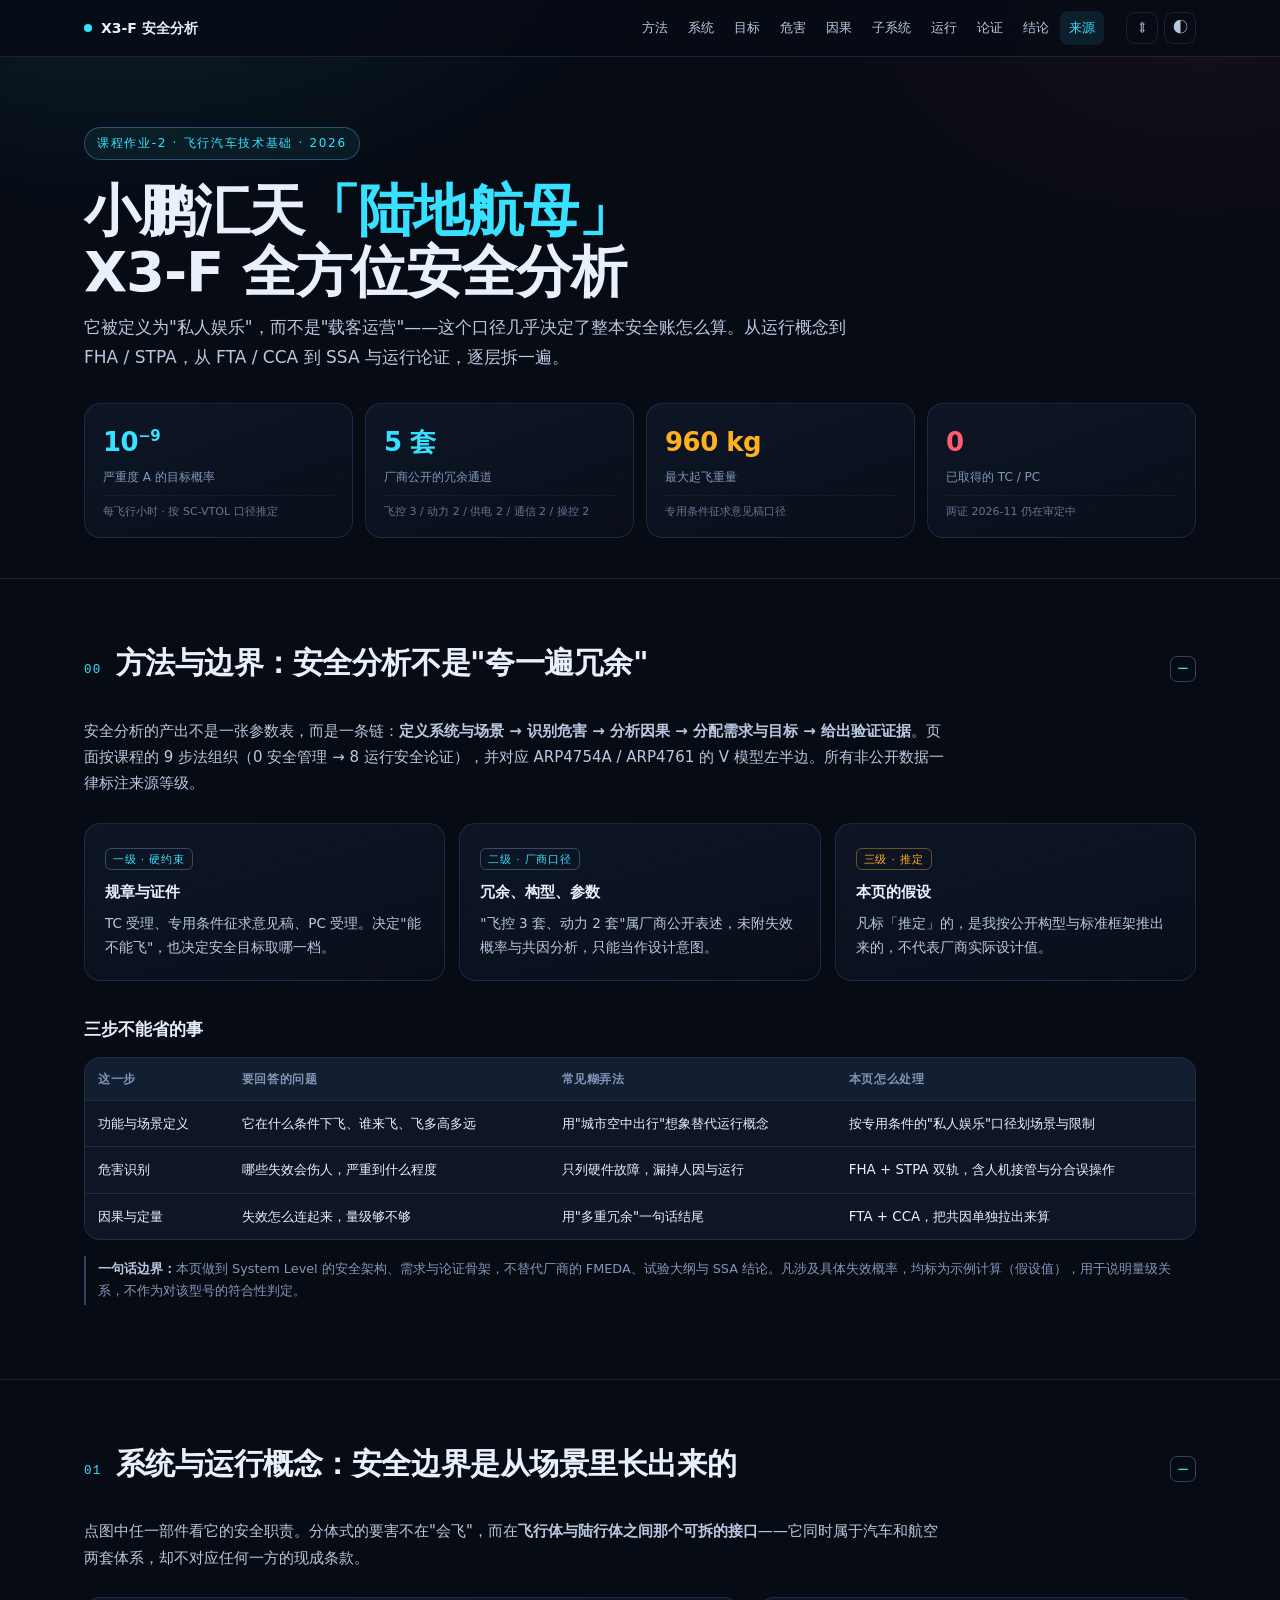
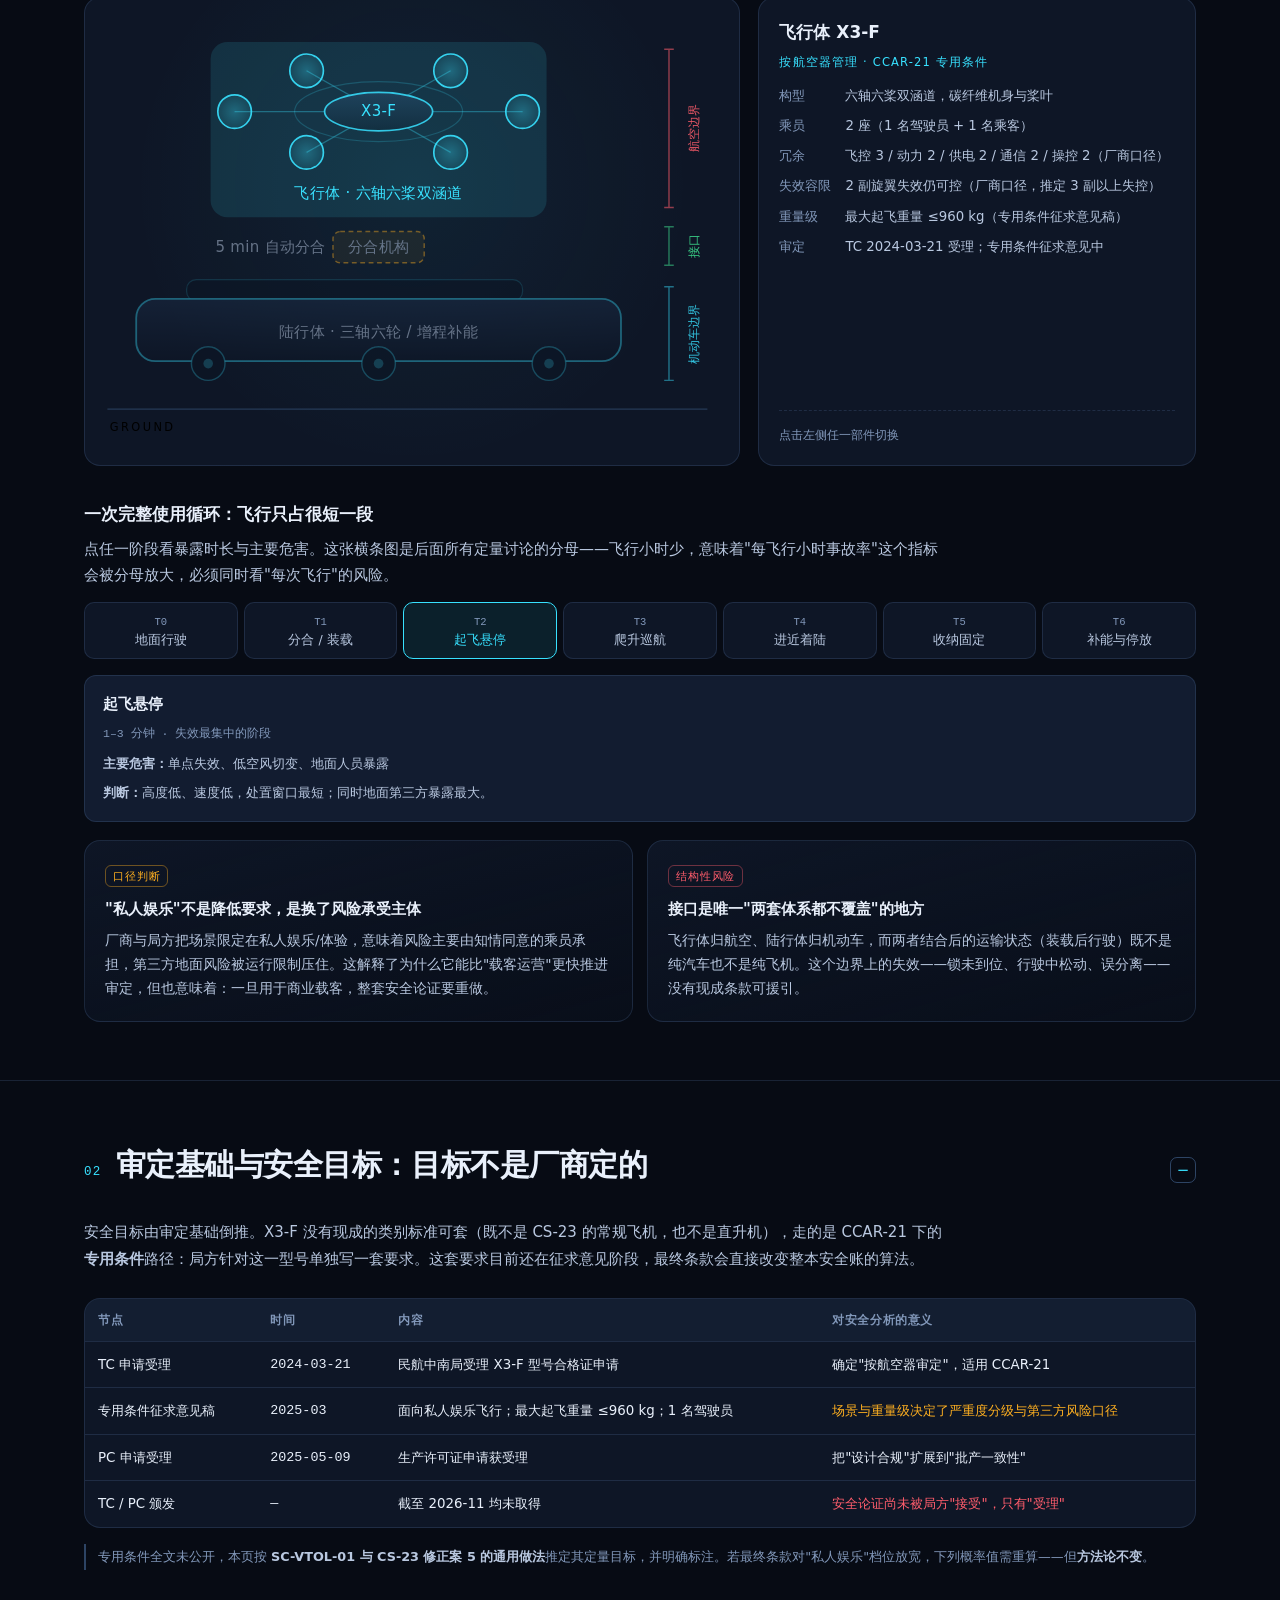
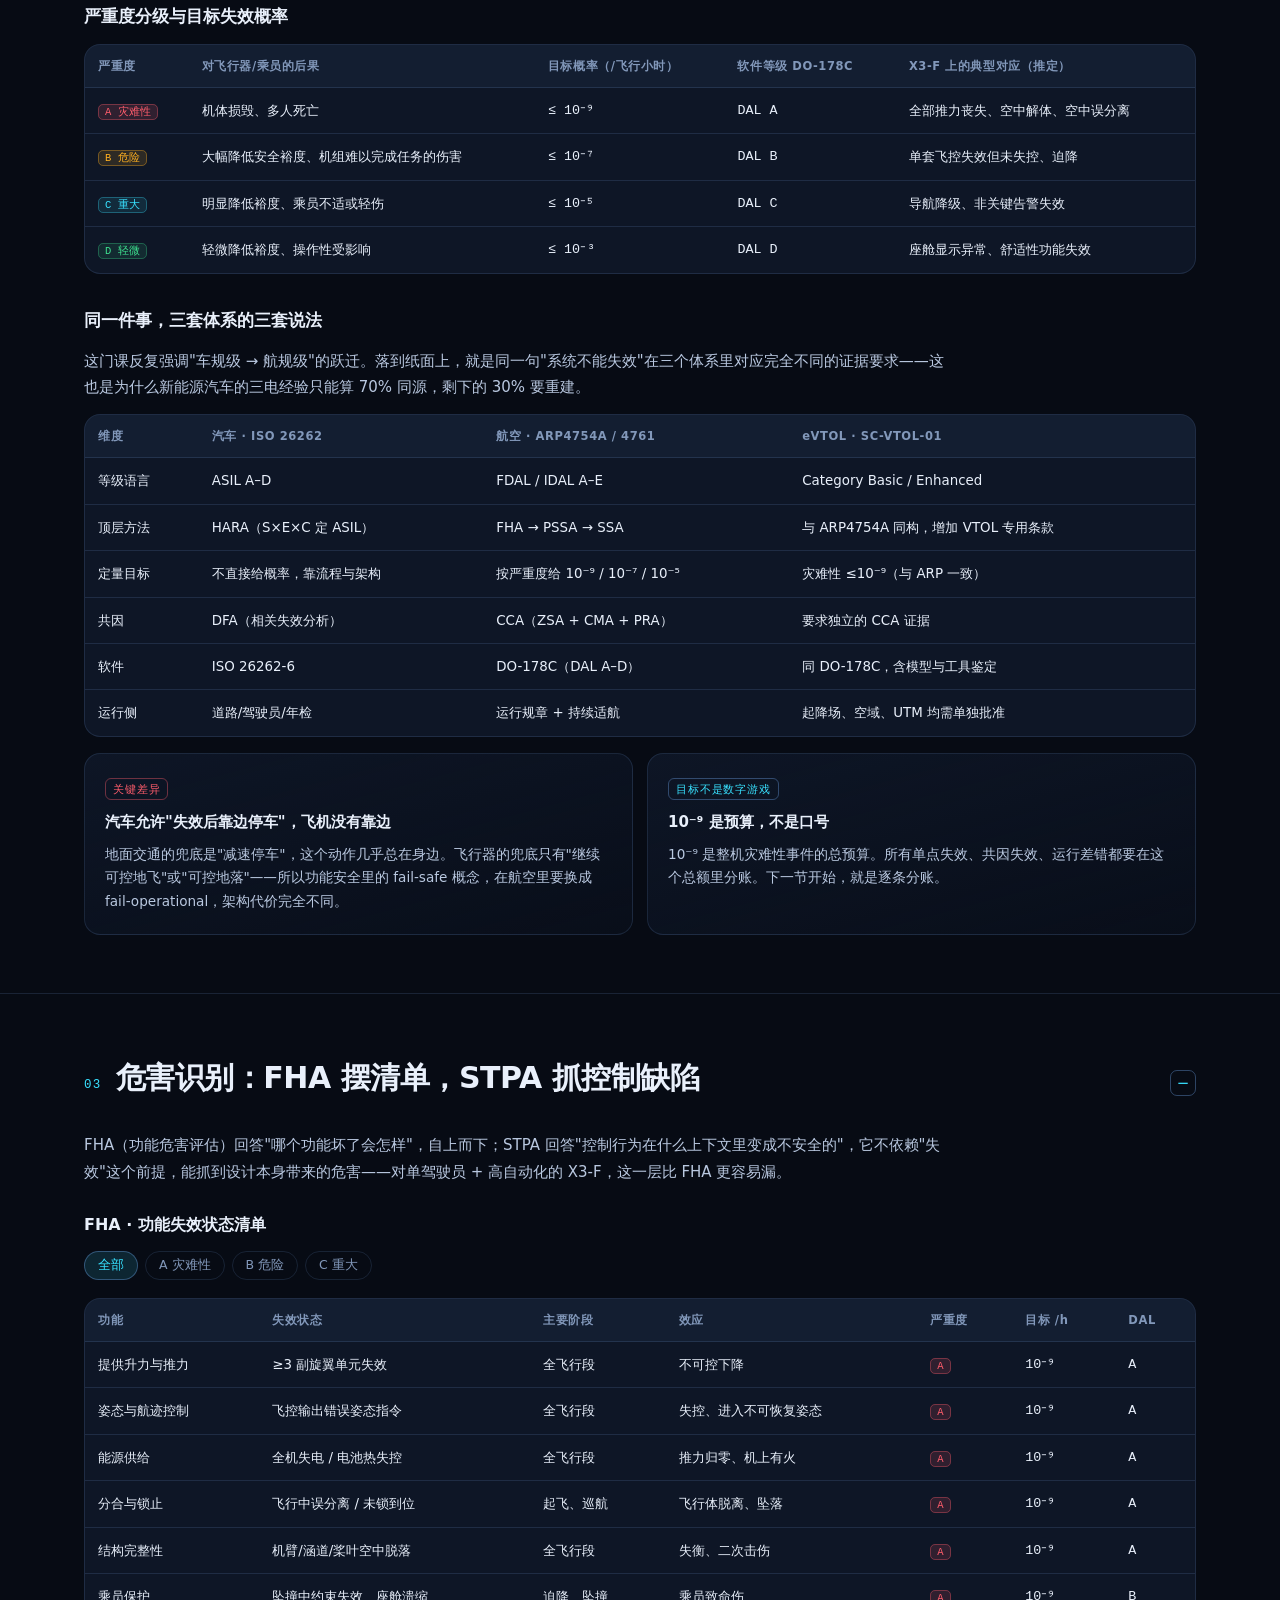
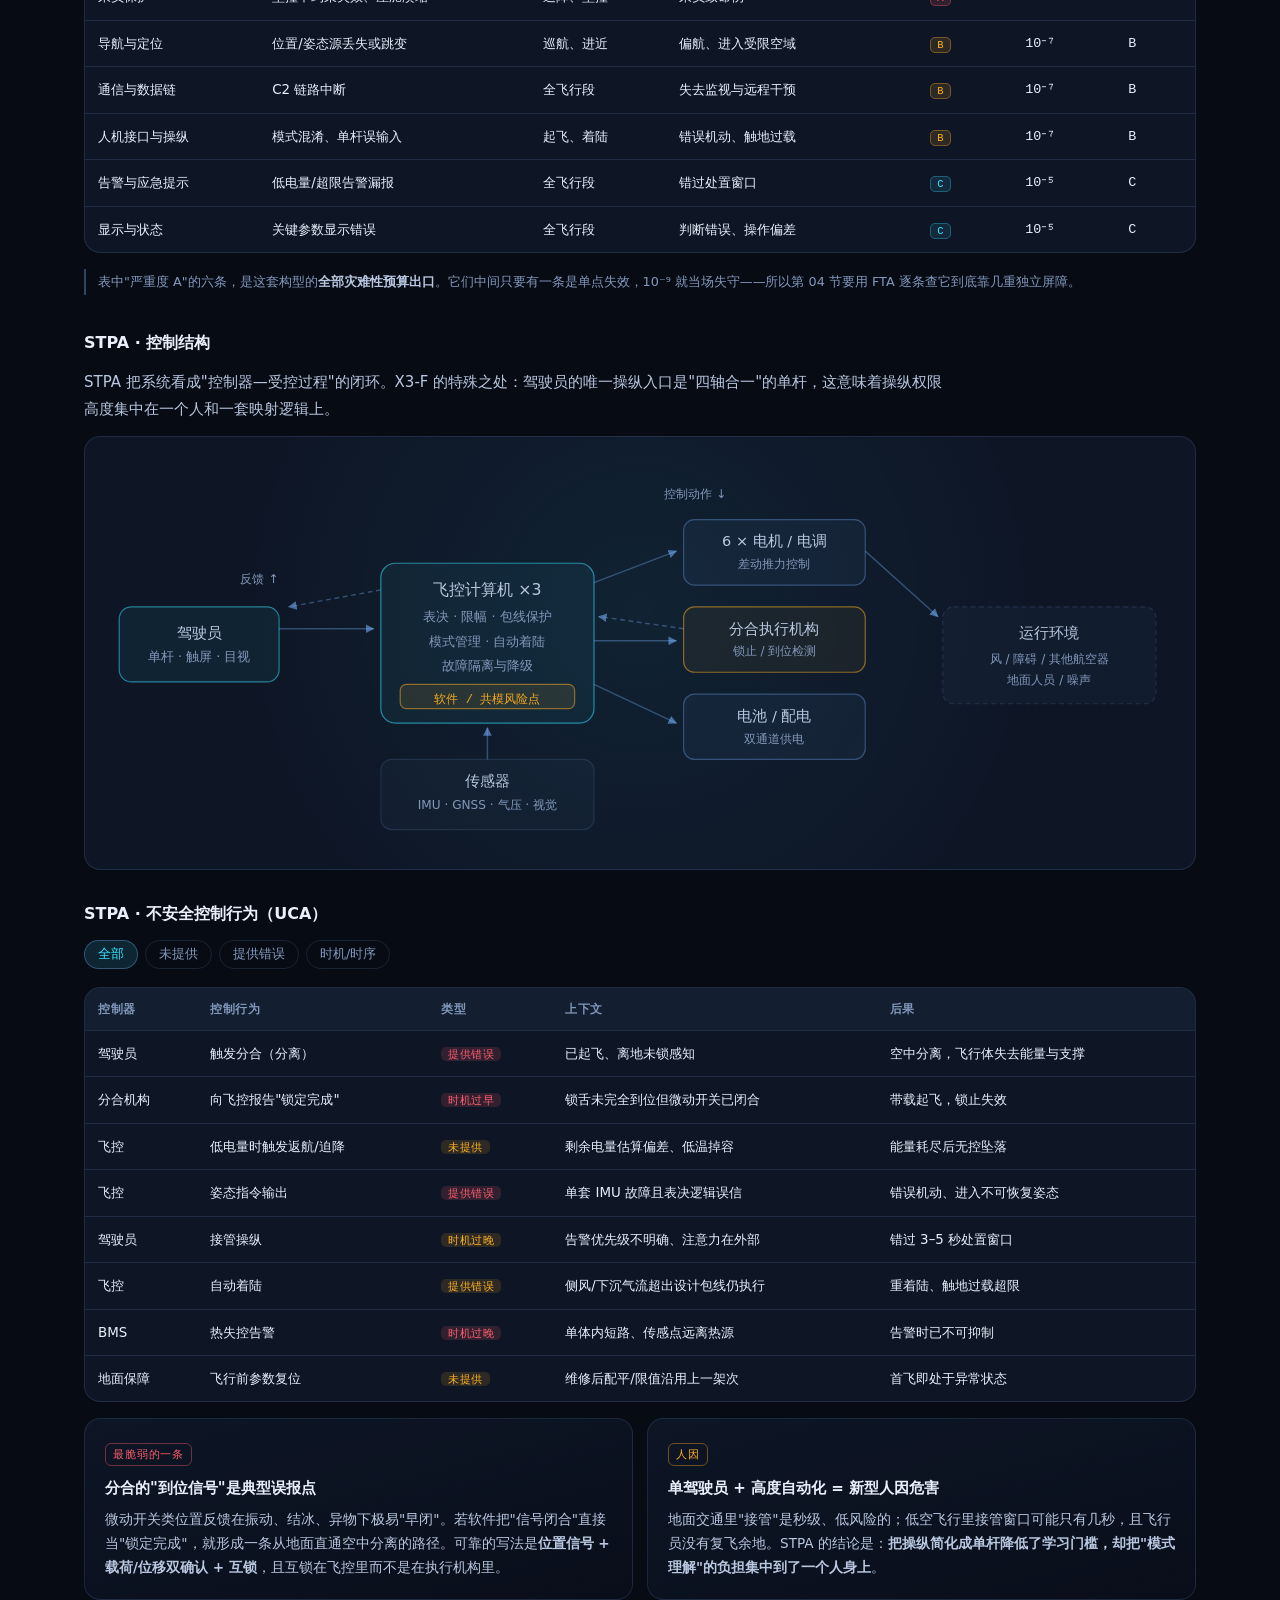
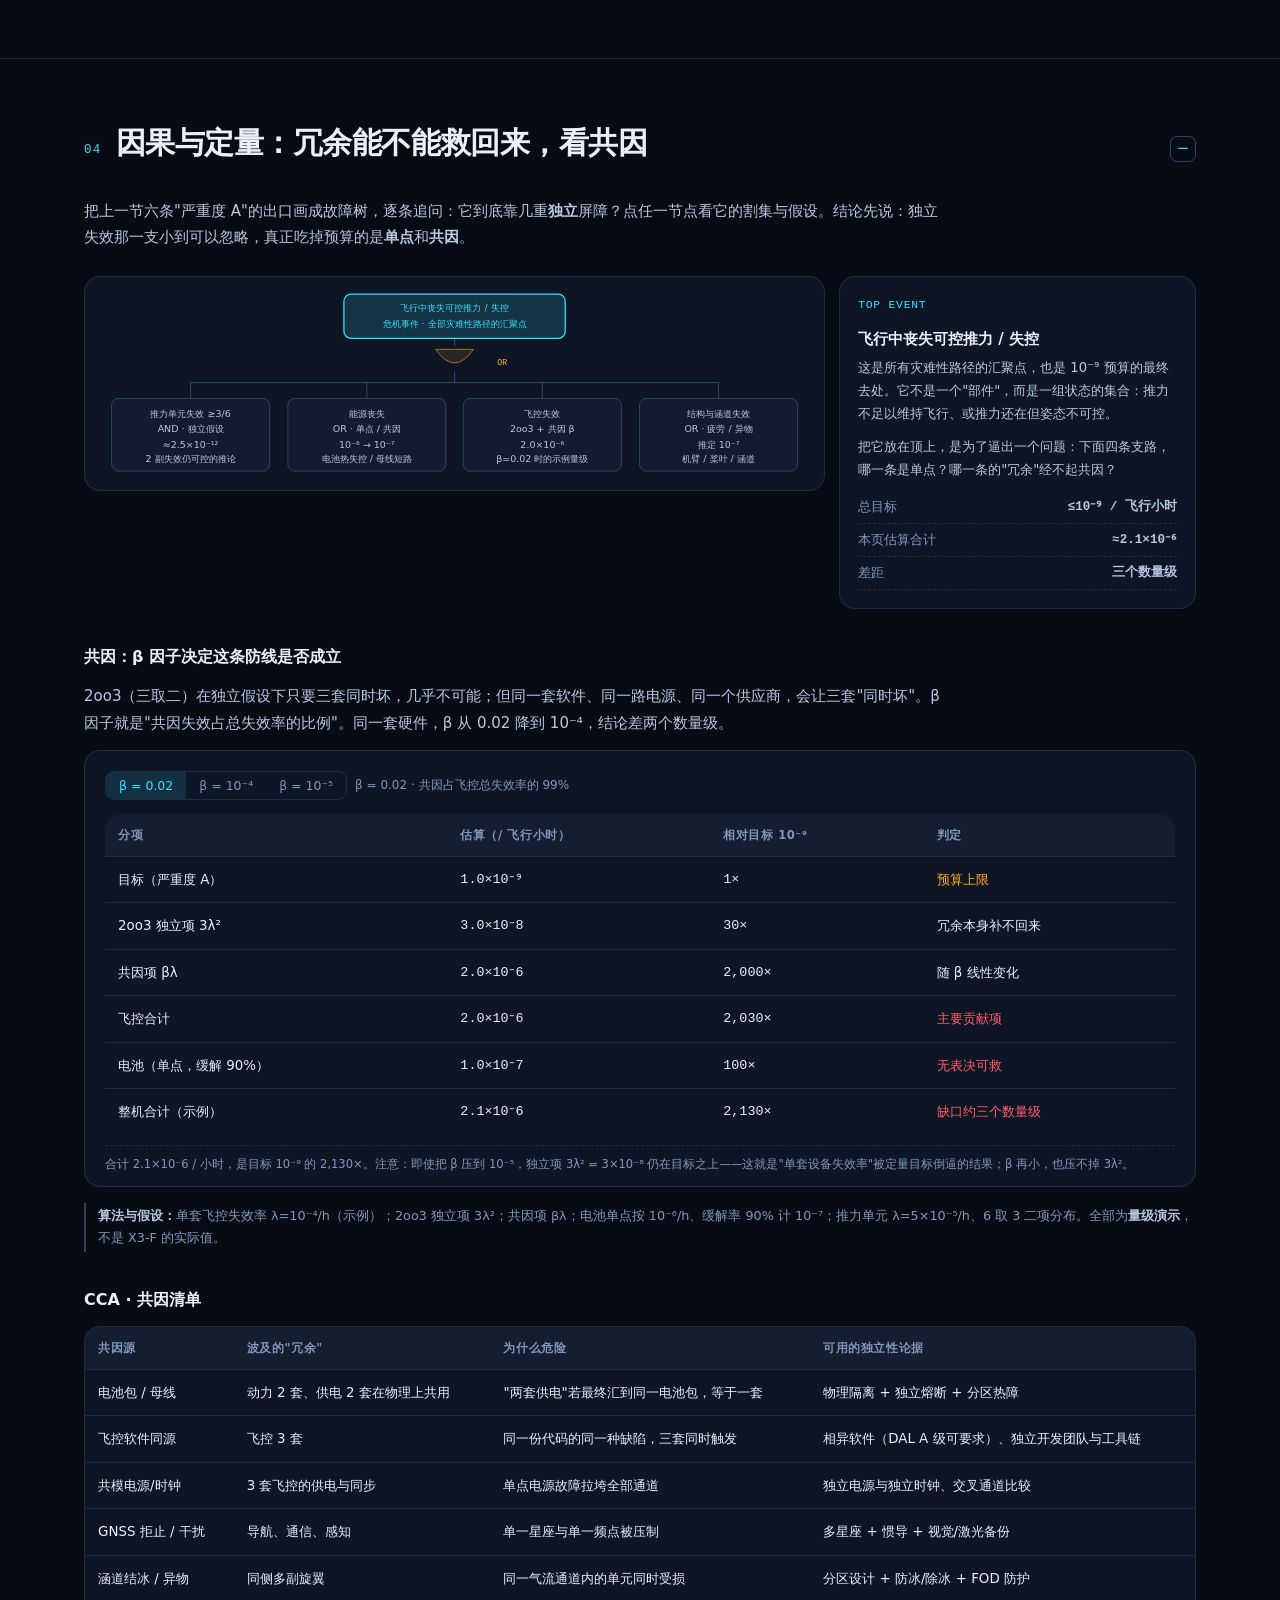
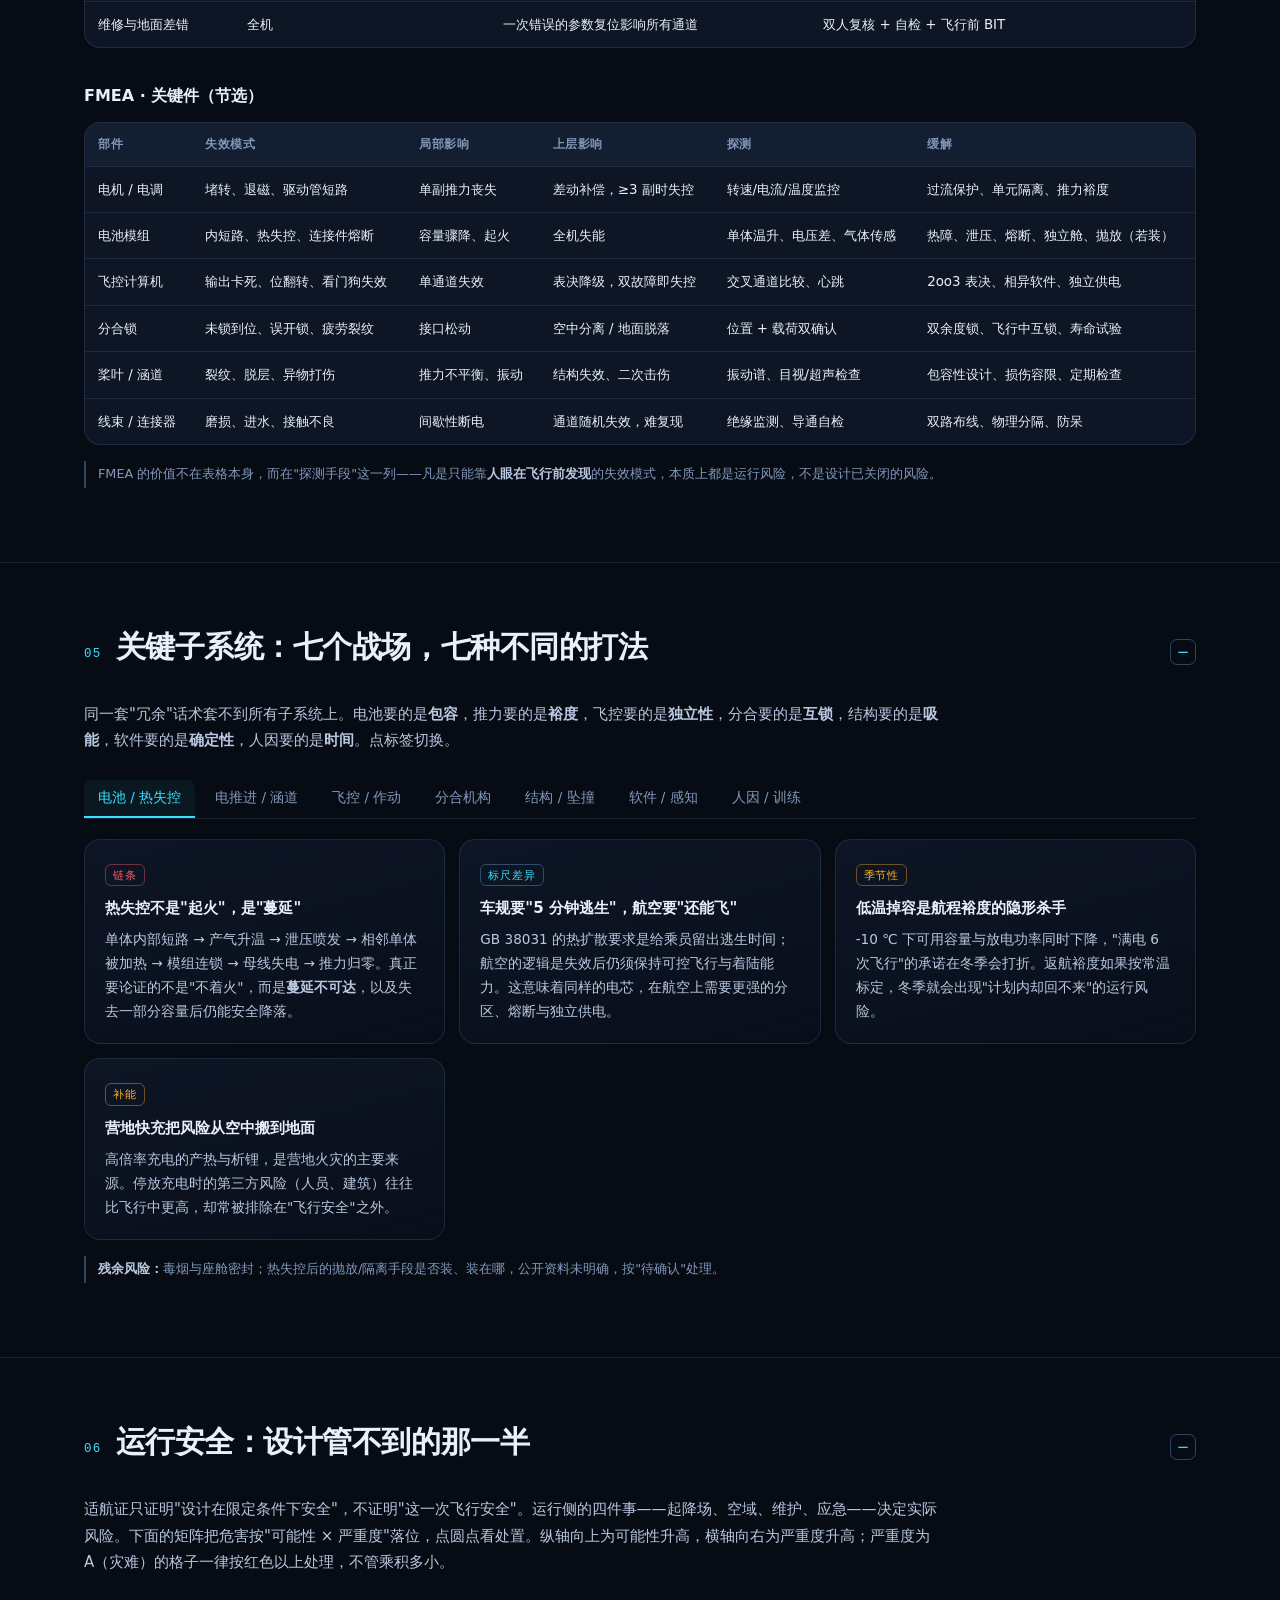
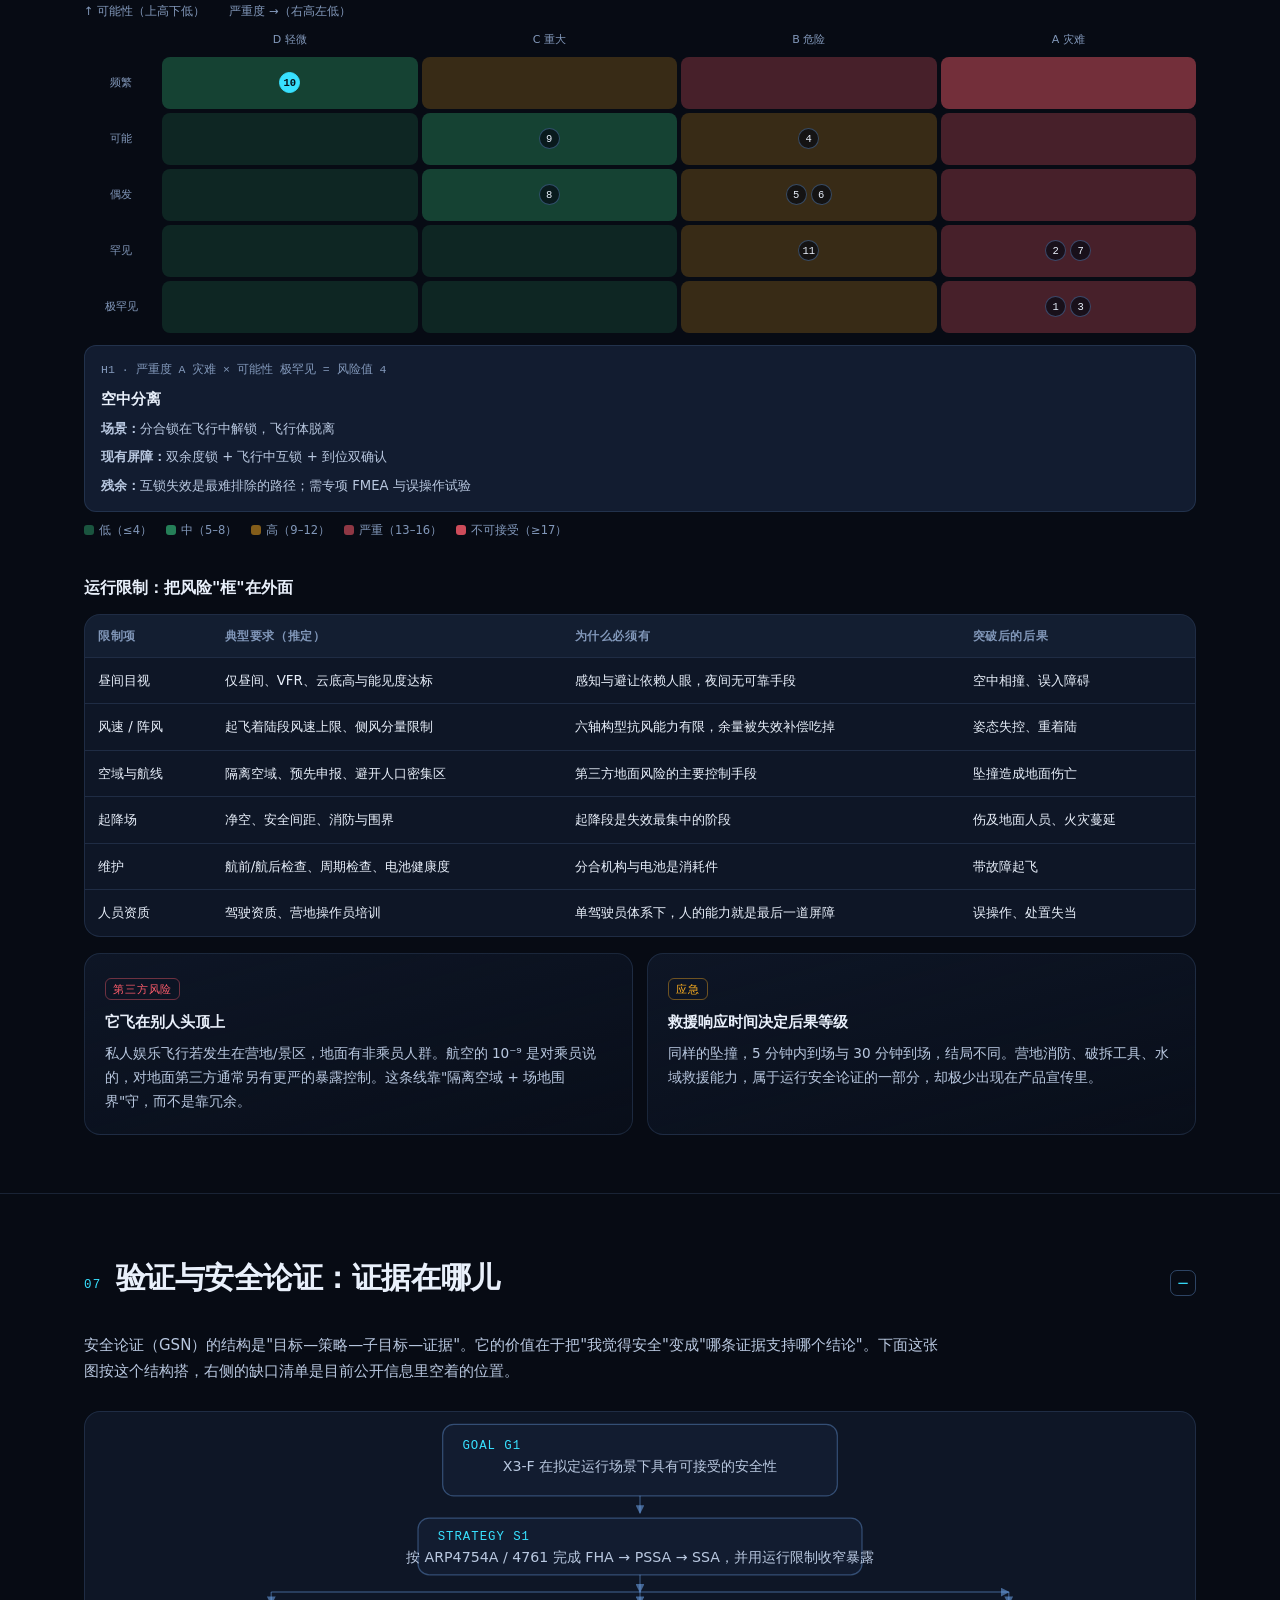
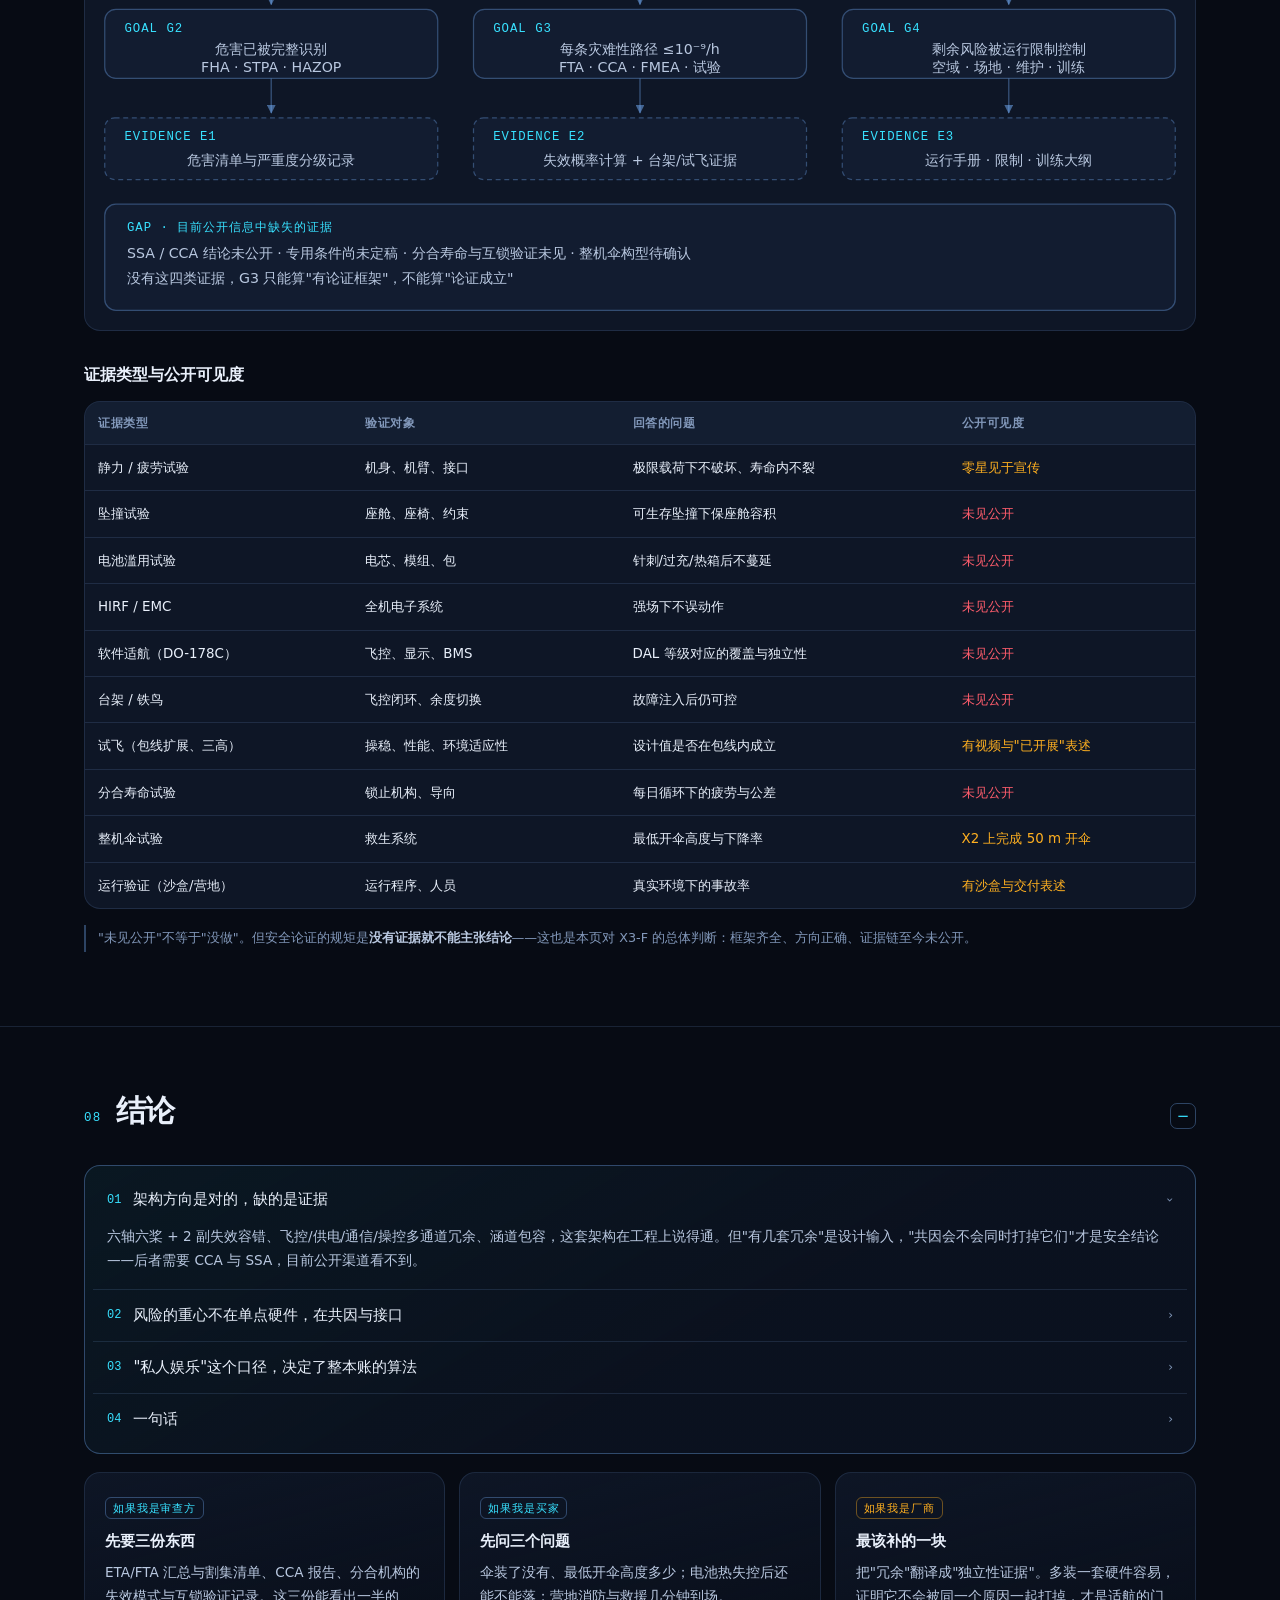
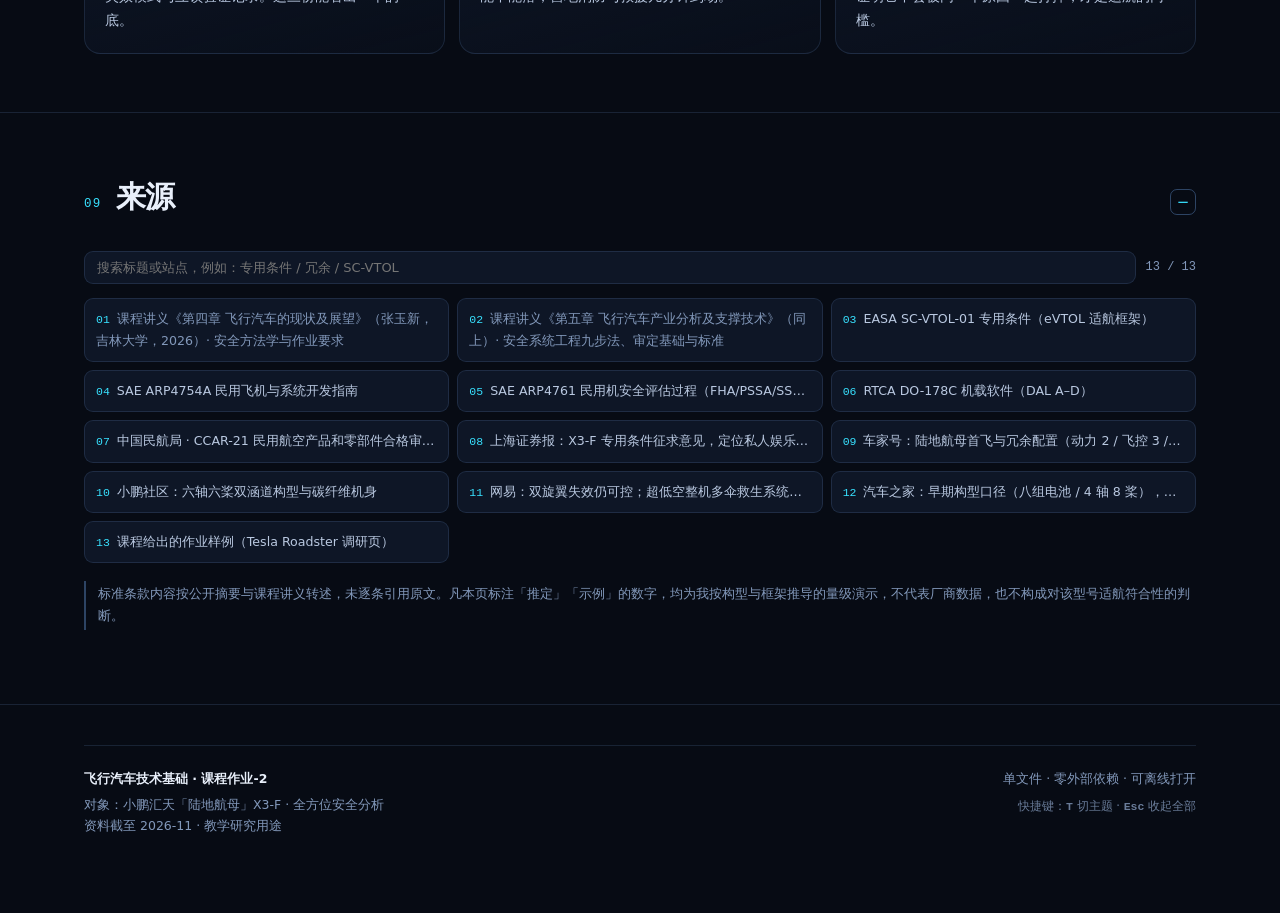
==== index.html @ 63db702c "????-2:X3-F ???????" ====
<!DOCTYPE html>
<html lang="zh-CN" data-theme="dark">
<head>
<meta charset="UTF-8">
<meta name="viewport" content="width=device-width, initial-scale=1">
<title>X3-F 全方位安全分析 · 陆地航母</title>
<meta name="description" content="针对小鹏汇天「陆地航母」X3-F 的系统安全分析：运行概念、安全目标、FHA/STPA、FTA/CCA、关键子系统、运行风险与安全论证。">
<style>
  :root{
    --bg:#070b14; --bg2:#0a1120; --panel:#0e1626; --panel2:#121c30;
    --line:rgba(120,160,220,.16); --line2:rgba(120,180,255,.34);
    --ink:#e9f0fb; --ink2:#b9c8e0; --muted:#8298ba;
    --cyan:#38e1ff; --cyan-dim:#1b8fb3;
    --amber:#ffb020; --red:#ff5d6c; --green:#3ee08f;
    --nav-bg:rgba(7,11,20,.8);
    --glow:0 0 24px rgba(56,225,255,.25);
    --r:16px;
    --sans:system-ui,-apple-system,"Segoe UI","Microsoft YaHei","PingFang SC",sans-serif;
    --mono:ui-monospace,"Cascadia Code",Consolas,monospace;
  }
  html[data-theme="light"]{
    --bg:#f2f5fa; --bg2:#e8eef7; --panel:#ffffff; --panel2:#f6f9fd;
    --line:rgba(20,40,80,.14); --line2:rgba(20,80,160,.32);
    --ink:#0e1a2e; --ink2:#33465f; --muted:#5a708c;
    --cyan:#0b7fa3; --cyan-dim:#0a6a88;
    --amber:#b46b00; --red:#c02c3c; --green:#0d8a55;
    --nav-bg:rgba(242,245,250,.86);
    --glow:0 0 20px rgba(11,127,163,.18);
  }
  *{box-sizing:border-box}
  html{scroll-behavior:smooth}
  body{
    margin:0; background:var(--bg); color:var(--ink);
    font-family:var(--sans); line-height:1.75; -webkit-font-smoothing:antialiased;
    transition:background .35s, color .35s;
  }
  body::before{
    content:""; position:fixed; inset:0; z-index:0; pointer-events:none;
    background:
      radial-gradient(900px 520px at 10% -10%, rgba(56,225,255,.10), transparent 62%),
      radial-gradient(760px 460px at 94% 2%, rgba(255,93,108,.06), transparent 60%);
    opacity:1; transition:opacity .35s;
  }
  html[data-theme="light"] body::before{opacity:.35}
  html[data-theme="light"] .kpi{background:linear-gradient(160deg,#fff,rgba(226,234,245,.85))}
  html[data-theme="light"] .card{background:linear-gradient(165deg,#fff,rgba(230,238,248,.9))}
  html[data-theme="light"] .concl{background:linear-gradient(150deg,rgba(56,225,255,.10),rgba(240,245,252,.9) 60%)}
  a{color:var(--cyan); text-decoration:none}
  .wrap{position:relative; z-index:1; max-width:1160px; margin:0 auto; padding:0 24px}

  #progress{position:fixed; top:0; left:0; height:2px; width:0; background:var(--cyan); z-index:100; box-shadow:var(--glow); transition:width .08s linear}

  nav{position:sticky; top:0; z-index:60; background:var(--nav-bg); backdrop-filter:blur(16px); border-bottom:1px solid var(--line)}
  .nav-in{max-width:1160px; margin:0 auto; padding:11px 24px; display:flex; align-items:center; gap:16px}
  .brand{display:flex; align-items:center; gap:9px; font-weight:700; font-size:14px; white-space:nowrap}
  .brand i{width:8px;height:8px;border-radius:50%;background:var(--cyan);box-shadow:var(--glow)}
  .nav-links{display:flex; gap:2px; margin-left:auto; flex-wrap:wrap}
  .nav-links a{font-size:12.5px; color:var(--ink2); padding:6px 9px; border-radius:8px; transition:.2s; white-space:nowrap}
  .nav-links a:hover{color:var(--ink); background:rgba(120,180,255,.10)}
  .nav-links a.on{color:var(--cyan); background:rgba(56,225,255,.10)}
  .tools{display:flex; gap:6px; margin-left:6px}
  .icon-btn{
    width:32px; height:32px; border-radius:9px; border:1px solid var(--line);
    background:transparent; color:var(--ink2); cursor:pointer; display:grid; place-items:center;
    font-size:15px; transition:.2s; padding:0;
  }
  .icon-btn:hover{border-color:var(--line2); color:var(--cyan); background:rgba(56,225,255,.08)}

  header.hero{padding:70px 0 40px; border-bottom:1px solid var(--line)}
  .eyebrow{display:inline-flex; align-items:center; gap:8px; font-size:12px; letter-spacing:.14em; color:var(--cyan); border:1px solid var(--line2); background:rgba(56,225,255,.06); padding:5px 12px; border-radius:999px}
  h1{font-size:clamp(32px,5vw,56px); line-height:1.1; letter-spacing:-.02em; margin:20px 0 10px; font-weight:800}
  h1 em{font-style:normal; color:var(--cyan)}
  .sub{font-size:clamp(14px,1.9vw,17px); color:var(--ink2); max-width:800px; margin:0}
  .kpis{display:grid; grid-template-columns:repeat(auto-fit,minmax(172px,1fr)); gap:12px; margin-top:30px}
  .kpi{background:linear-gradient(160deg,var(--panel),rgba(14,22,38,.35)); border:1px solid var(--line); border-radius:var(--r); padding:16px 18px; transition:.25s; cursor:default}
  .kpi:hover{border-color:var(--line2); transform:translateY(-2px)}
  .kpi b{display:block; font-size:26px; font-weight:800; letter-spacing:-.02em; color:var(--cyan); font-variant-numeric:tabular-nums}
  .kpi b.warn{color:var(--amber)} .kpi b.bad{color:var(--red)}
  .kpi span{font-size:12px; color:var(--muted); display:block; margin-top:2px}
  .kpi small{display:block; font-size:11px; color:var(--muted); opacity:.75; margin-top:7px; padding-top:6px; border-top:1px dashed var(--line)}

  section{padding:58px 0; border-bottom:1px solid var(--line)}
  .sec-h{display:flex; align-items:baseline; gap:14px; margin-bottom:6px; cursor:pointer; user-select:none}
  .sec-h .num{font-family:var(--mono); font-size:12.5px; color:var(--cyan); letter-spacing:.1em}
  .sec-h h2{font-size:clamp(22px,2.9vw,30px); margin:0; letter-spacing:-.015em; font-weight:750}
  .sec-h .chev{margin-left:auto; flex:none; width:26px; height:26px; border:1px solid var(--line2); border-radius:7px; display:grid; place-items:center; font-size:15px; color:var(--cyan); transition:.2s; line-height:1}
  .sec-h .chev::before{content:"−"}
  .sec-h[aria-expanded="false"] .chev::before{content:"+"}
  .sec-h:hover .chev{border-color:var(--line2); background:rgba(56,225,255,.09)}
  .sec-h[aria-expanded="false"] .chev{transform:rotate(-90deg)}
  .sec-body{padding-top:22px}
  .sec-body[hidden]{display:none}
  .lead{color:var(--ink2); max-width:860px; margin:0 0 26px; font-size:15px}

  .grid{display:grid; gap:14px}
  .g2{grid-template-columns:repeat(auto-fit,minmax(300px,1fr))}
  .g3{grid-template-columns:repeat(auto-fit,minmax(240px,1fr))}

  .card{background:linear-gradient(165deg,var(--panel),rgba(11,18,32,.5)); border:1px solid var(--line); border-radius:var(--r); padding:20px; transition:.25s}
  .card:hover{border-color:var(--line2); transform:translateY(-2px)}
  .card h4{margin:0 0 7px; font-size:15px}
  .card p{margin:0; font-size:13.6px; color:var(--ink2)}
  .card.click{cursor:pointer}
  .fd{max-height:0; overflow:hidden; transition:max-height .35s ease; font-size:12.8px; color:var(--muted); border-top:1px dashed transparent}
  .card.open .fd{max-height:200px; margin-top:10px; padding-top:9px; border-top-color:var(--line)}
  .tag{display:inline-block; font-size:10.5px; letter-spacing:.08em; color:var(--cyan); border:1px solid var(--line2); border-radius:6px; padding:1px 7px; margin-bottom:9px}
  .tag.amber{color:var(--amber); border-color:rgba(255,176,32,.4)}
  .tag.red{color:var(--red); border-color:rgba(255,93,108,.4)}
  .tag.green{color:var(--green); border-color:rgba(62,224,143,.4)}

  .tabs{display:flex; gap:6px; flex-wrap:wrap; margin-bottom:20px; border-bottom:1px solid var(--line); padding-bottom:0}
  .tab{
    background:transparent; border:none; border-bottom:2px solid transparent; color:var(--muted);
    padding:9px 14px; font-size:13.5px; cursor:pointer; font-family:inherit; transition:.2s; border-radius:8px 8px 0 0;
  }
  .tab:hover{color:var(--ink); background:rgba(120,180,255,.07)}
  .tab.on{color:var(--cyan); border-bottom-color:var(--cyan); background:rgba(56,225,255,.06)}
  .panel[hidden]{display:none}

  .decomp{display:grid; grid-template-columns:1.2fr .8fr; gap:18px; align-items:stretch}
  .viz{background:radial-gradient(circle at 50% 40%,rgba(56,225,255,.06),transparent 65%), var(--panel); border:1px solid var(--line); border-radius:var(--r); padding:8px; position:relative; overflow:hidden}
  .viz svg{display:block; width:100%; height:auto}
  .part{cursor:pointer; transition:.25s}
  .part .hit{fill:transparent}
  .part:hover .hit{fill:rgba(56,225,255,.07)}
  .part.active .hit{fill:rgba(56,225,255,.12)}
  .part.dim{opacity:.5}
  .part .lbl{font-size:12.5px; fill:var(--ink2); font-family:var(--sans); pointer-events:none; letter-spacing:.02em}
  .part.active .lbl{fill:var(--cyan)}
  .air-anim{animation:float 5s ease-in-out infinite}
  @keyframes float{0%,100%{transform:translateY(0)}50%{transform:translateY(-6px)}}
  .spec{background:var(--panel); border:1px solid var(--line); border-radius:var(--r); padding:20px; display:flex; flex-direction:column}
  .spec h4{margin:0 0 4px; font-size:17px}
  .spec .role{font-size:11.5px; letter-spacing:.1em; color:var(--cyan); margin-bottom:12px}
  .spec dl{margin:0; display:grid; grid-template-columns:auto 1fr; gap:7px 14px; font-size:13.3px}
  .spec dt{color:var(--muted); white-space:nowrap}
  .spec dd{margin:0; color:var(--ink2)}
  .spec .hint{margin-top:auto; padding-top:14px; font-size:11.5px; color:var(--muted); border-top:1px dashed var(--line)}

  .bar-row{display:grid; grid-template-columns:186px 1fr 76px; gap:12px; align-items:center; font-size:13.5px; margin-bottom:11px; cursor:default}
  .bar-track{height:9px; border-radius:999px; background:rgba(120,180,255,.10); overflow:hidden}
  .bar-fill{height:100%; width:0; border-radius:999px; background:linear-gradient(90deg,var(--cyan-dim),var(--cyan)); transition:width 1s cubic-bezier(.2,.8,.2,1)}
  .bar-fill.amber{background:linear-gradient(90deg,#8a5c00,var(--amber))}
  .bar-fill.red{background:linear-gradient(90deg,#7a1f28,var(--red))}
  .bar-val{font-family:var(--mono); font-size:12.5px; color:var(--ink2); text-align:right}

  .chart-box{border:1px solid var(--line); border-radius:var(--r); background:var(--panel); padding:20px 20px 12px}
  .chart-top{display:flex; gap:8px; align-items:center; margin-bottom:14px; flex-wrap:wrap}
  .seg{display:inline-flex; border:1px solid var(--line); border-radius:9px; overflow:hidden}
  .seg button{background:transparent; border:none; color:var(--muted); font-size:12.5px; padding:6px 13px; cursor:pointer; font-family:inherit; transition:.2s}
  .seg button.on{background:rgba(56,225,255,.13); color:var(--cyan)}
  .chart{display:flex; align-items:flex-end; gap:18px; height:230px; padding-top:16px; position:relative}
  .col{flex:1; display:flex; flex-direction:column; align-items:center; justify-content:flex-end; height:100%; cursor:pointer}
  .col .bar{width:min(64px,74%); border-radius:7px 7px 0 0; background:linear-gradient(180deg,var(--cyan),rgba(27,143,179,.3)); height:0; transition:height .8s cubic-bezier(.2,.8,.2,1); box-shadow:0 -4px 22px rgba(56,225,255,.18)}
  .col.est .bar{background:repeating-linear-gradient(45deg,rgba(255,176,32,.8) 0 5px,rgba(255,176,32,.22) 5px 10px); border:1px solid rgba(255,176,32,.5); border-bottom:none}
  .col .v{font-family:var(--mono); font-size:12px; color:var(--ink2); margin-bottom:5px; opacity:0; transition:opacity .4s}
  .col.show .v{opacity:1}
  .col .x{font-size:12px; color:var(--muted); margin-top:8px}
  .chart-foot{font-size:11.5px; color:var(--muted); border-top:1px dashed var(--line); margin-top:10px; padding-top:8px}

  .tbl-wrap{overflow-x:auto; border:1px solid var(--line); border-radius:var(--r); background:var(--panel)}
  table{width:100%; border-collapse:collapse; font-size:13.4px; min-width:620px}
  th,td{padding:11px 13px; text-align:left; border-bottom:1px solid var(--line); vertical-align:top; transition:background .2s}
  th{font-size:11.5px; letter-spacing:.05em; color:var(--muted); background:rgba(120,180,255,.05); font-weight:600; white-space:nowrap}
  tr:last-child td{border-bottom:none}
  td.num{font-family:var(--mono); white-space:nowrap}
  .col-hl{background:rgba(56,225,255,.09)!important}
  .ok{color:var(--green)} .warn{color:var(--amber)} .bad{color:var(--red)}

  .chips{display:flex; gap:7px; flex-wrap:wrap; margin-bottom:18px}
  .chip{background:transparent; border:1px solid var(--line); color:var(--muted); border-radius:999px; padding:5px 13px; font-size:12.5px; cursor:pointer; font-family:inherit; transition:.2s}
  .chip:hover{color:var(--ink); border-color:var(--line2)}
  .chip.on{background:rgba(56,225,255,.13); border-color:var(--line2); color:var(--cyan)}
  .lvl{font-size:10.5px; padding:1px 7px; border-radius:5px; letter-spacing:.05em; white-space:nowrap}
  .lvl.h{background:rgba(255,93,108,.14); color:var(--red)}
  .lvl.m{background:rgba(255,176,32,.13); color:var(--amber)}
  .lvl.l{background:rgba(62,224,143,.12); color:var(--green)}

  .tl{position:relative; margin-top:22px; padding-left:24px}
  .tl::before{content:""; position:absolute; left:5px; top:8px; bottom:8px; width:1px; background:linear-gradient(180deg,var(--cyan),rgba(56,225,255,.05))}
  .tl-item{position:relative; margin-bottom:10px; border:1px solid transparent; border-radius:10px; padding:6px 10px; cursor:pointer; transition:.2s}
  .tl-item:hover{background:rgba(120,180,255,.05)}
  .tl-item::before{content:""; position:absolute; left:-23px; top:13px; width:8px; height:8px; border-radius:50%; background:var(--bg); border:2px solid var(--cyan)}
  .tl-item.fut::before{border-color:var(--amber); box-shadow:0 0 10px rgba(255,176,32,.5)}
  .tl-date{font-family:var(--mono); font-size:12px; color:var(--cyan)}
  .tl-item.fut .tl-date{color:var(--amber)}
  .tl-line{font-size:13.6px; color:var(--ink2)}
  .tl-detail{max-height:0; overflow:hidden; transition:max-height .35s ease; font-size:12.8px; color:var(--muted)}
  .tl-item.open .tl-detail{max-height:200px; margin-top:6px}

  .concl{border:1px solid var(--line2); border-radius:var(--r); padding:8px; background:linear-gradient(150deg,rgba(56,225,255,.06),rgba(14,22,38,.6) 60%)}
  .acc{border-bottom:1px solid var(--line)}
  .acc:last-child{border-bottom:none}
  .acc-h{display:flex; align-items:center; gap:12px; width:100%; background:none; border:none; color:var(--ink); font-family:inherit; font-size:15px; text-align:left; padding:16px 14px; cursor:pointer}
  .acc-h .n{font-family:var(--mono); font-size:12px; color:var(--cyan)}
  .acc-h .arw{margin-left:auto; color:var(--muted); transition:.25s; font-size:12px}
  .acc.open .acc-h .arw{transform:rotate(90deg)}
  .acc-b{max-height:0; overflow:hidden; transition:max-height .35s ease; padding:0 14px; font-size:13.6px; color:var(--ink2)}
  .acc.open .acc-b{max-height:320px; padding-bottom:16px}

  .src-tools{display:flex; gap:10px; align-items:center; margin-bottom:14px; flex-wrap:wrap}
  .src-tools input{
    flex:1; min-width:200px; background:var(--panel); border:1px solid var(--line); border-radius:9px;
    padding:8px 12px; color:var(--ink); font-family:inherit; font-size:13px; outline:none;
  }
  .src-tools input:focus{border-color:var(--line2)}
  .src-count{font-size:12px; color:var(--muted); font-family:var(--mono)}
  .srcs{list-style:none; margin:0; padding:0; display:grid; grid-template-columns:repeat(auto-fill,minmax(300px,1fr)); gap:8px}
  .srcs li{font-size:12.6px; color:var(--muted); border:1px solid var(--line); border-radius:9px; padding:9px 11px; background:var(--panel); transition:.2s}
  .srcs li:hover{border-color:var(--line2)}
  .srcs li.gone{display:none}
  .srcs a{color:var(--ink2); display:block; overflow:hidden; text-overflow:ellipsis; white-space:nowrap}
  .srcs a:hover{color:var(--cyan)}
  .srcs .idx{font-family:var(--mono); color:var(--cyan); margin-right:7px; font-size:11.5px}

  footer{padding:40px 0 76px; color:var(--muted); font-size:12.5px}
  .foot{display:flex; flex-wrap:wrap; gap:24px; justify-content:space-between; border-top:1px solid var(--line); padding-top:22px}

  #top{position:fixed; right:22px; bottom:22px; width:40px; height:40px; border-radius:12px; border:1px solid var(--line2); background:var(--panel); color:var(--cyan); cursor:pointer; display:grid; place-items:center; opacity:0; pointer-events:none; transition:.3s; z-index:70}
  #top.show{opacity:1; pointer-events:auto}
  #top:hover{box-shadow:var(--glow)}

  .tip{position:fixed; z-index:90; background:var(--panel2); border:1px solid var(--line2); border-radius:8px; padding:5px 9px; font-size:12px; color:var(--ink); pointer-events:none; opacity:0; transition:opacity .15s; font-family:var(--mono); white-space:nowrap}

  /* ---------- 安全分析专用 ---------- */
  .note{font-size:12.8px; color:var(--muted); border-left:2px solid var(--line2); padding:2px 0 2px 12px; margin:16px 0}
  .note b{color:var(--ink2)}
  .badge{font-family:var(--mono); font-size:10.5px; padding:1px 6px; border-radius:5px; border:1px solid var(--line); color:var(--ink2); white-space:nowrap}
  .badge.a{background:rgba(255,93,108,.14); color:var(--red); border-color:rgba(255,93,108,.35)}
  .badge.b{background:rgba(255,176,32,.13); color:var(--amber); border-color:rgba(255,176,32,.35)}
  .badge.c{background:rgba(56,225,255,.10); color:var(--cyan); border-color:rgba(56,225,255,.30)}
  .badge.d{background:rgba(62,224,143,.10); color:var(--green); border-color:rgba(62,224,143,.30)}

  .phases{display:grid; grid-template-columns:repeat(7,1fr); gap:6px; margin:6px 0 16px}
  .ph{border:1px solid var(--line); border-radius:10px; background:var(--panel); padding:10px 6px; text-align:center; cursor:pointer; transition:.2s}
  .ph:hover{border-color:var(--line2)}
  .ph.on{border-color:var(--cyan); background:rgba(56,225,255,.10)}
  .ph .px{font-family:var(--mono); font-size:10.5px; color:var(--muted)}
  .ph .pn{font-size:12.5px; color:var(--ink2); line-height:1.35}
  .ph.on .pn{color:var(--cyan)}
  .ph-detail{border:1px solid var(--line); border-radius:12px; background:var(--panel2); padding:16px 18px; font-size:13.4px; color:var(--ink2); min-height:86px}
  .ph-detail h4{margin:0 0 6px; font-size:14.5px; color:var(--ink)}
  .ph-detail .meta{font-family:var(--mono); font-size:11.5px; color:var(--muted); margin-bottom:8px}

  .fta{background:var(--panel); border:1px solid var(--line); border-radius:var(--r); padding:6px; overflow:hidden}
  .fta svg{display:block; width:100%; height:auto}
  .node{cursor:pointer}
  .node rect{fill:var(--panel2); stroke:var(--line2); stroke-width:1; transition:.2s}
  .node:hover rect{stroke:var(--cyan); fill:rgba(56,225,255,.10)}
  .node.on rect{stroke:var(--cyan); stroke-width:1.6; fill:rgba(56,225,255,.14)}
  .node text{fill:var(--ink2); font-family:var(--sans); font-size:12px; pointer-events:none}
  .node.on text{fill:var(--cyan)}
  .gate text{fill:var(--amber); font-family:var(--mono); font-size:10.5px; pointer-events:none}
  .gate path{fill:rgba(255,176,32,.10); stroke:rgba(255,176,32,.6); stroke-width:1.2}
  .wire{stroke:rgba(120,180,255,.34); stroke-width:1.2; fill:none}
  .fta-side{display:grid; grid-template-columns:1.35fr .65fr; gap:14px; align-items:start}
  .fta-info{background:var(--panel); border:1px solid var(--line); border-radius:var(--r); padding:18px}
  .fta-info h4{margin:0 0 4px; font-size:15px}
  .fta-info .k{font-family:var(--mono); font-size:11.5px; color:var(--cyan); letter-spacing:.06em; margin-bottom:10px}
  .fta-info p{margin:0 0 10px; font-size:13.2px; color:var(--ink2)}
  .fta-info .row{display:flex; justify-content:space-between; gap:10px; font-size:12.6px; padding:5px 0; border-bottom:1px dashed var(--line); color:var(--muted)}
  .fta-info .row b{color:var(--ink2); font-family:var(--mono); font-weight:600}

  .mx5{display:grid; grid-template-columns:74px repeat(5,1fr); gap:4px; font-size:12px}
  .mx5 .hd{display:grid; place-items:center; color:var(--muted); font-size:11px; padding:6px 2px; text-align:center; line-height:1.25}
  .mx5 .cell{border-radius:8px; min-height:52px; padding:4px; display:flex; flex-wrap:wrap; gap:4px; align-content:center; justify-content:center; border:1px solid transparent; transition:.2s}
  .mx5 .cell:hover{border-color:var(--line2)}
  .r1{background:rgba(62,224,143,.13)} .r2{background:rgba(62,224,143,.26)}
  .r3{background:rgba(255,176,32,.20)} .r4{background:rgba(255,93,108,.26)} .r5{background:rgba(255,93,108,.44)}
  .dot{font-family:var(--mono); font-size:10.5px; width:21px; height:21px; border-radius:50%; display:grid; place-items:center; cursor:pointer; background:rgba(7,11,20,.7); color:var(--ink); border:1px solid var(--line2); transition:.2s}
  .dot:hover,.dot.on{background:var(--cyan); color:#04121a; border-color:var(--cyan); font-weight:700}
  .mx-detail{margin-top:12px; border:1px solid var(--line); border-radius:12px; background:var(--panel2); padding:14px 16px; font-size:13.2px; color:var(--ink2); min-height:74px}
  .mx-detail h4{margin:0 0 5px; font-size:14.5px; color:var(--ink)}
  .mx-detail .mm{font-family:var(--mono); font-size:11.5px; color:var(--muted); margin-bottom:7px}

  .gns svg{display:block; width:100%; height:auto; background:var(--panel); border:1px solid var(--line); border-radius:var(--r)}
  .gbox rect{fill:var(--panel2); stroke:var(--line2); stroke-width:1}
  .gbox text{fill:var(--ink2); font-family:var(--sans); font-size:11.5px; pointer-events:none}
  .gbox .gt{fill:var(--cyan); font-size:10px; font-family:var(--mono); letter-spacing:.08em}

  @media (max-width:900px){
    .decomp{grid-template-columns:1fr}
    .fta-side{grid-template-columns:1fr}
    .nav-links{display:none}
    .phases{grid-template-columns:repeat(4,1fr)}
  }
  @media (max-width:600px){
    .bar-row{grid-template-columns:120px 1fr 60px; gap:8px; font-size:12.5px}
    .chart{gap:10px; height:180px}
    section{padding:44px 0}
    .phases{grid-template-columns:repeat(2,1fr)}
    .mx5{grid-template-columns:56px repeat(5,1fr); font-size:11px}
    .mx5 .cell{min-height:44px}
  }
  @media (prefers-reduced-motion:reduce){
    *{animation:none!important; transition:none!important}
  }
</style>
</head>
<body>
<div id="progress"></div>

<nav>
  <div class="nav-in">
    <div class="brand"><i></i> X3-F 安全分析</div>
    <div class="nav-links" id="navLinks">
      <a href="#m">方法</a>
      <a href="#p">系统</a>
      <a href="#g">目标</a>
      <a href="#h">危害</a>
      <a href="#c">因果</a>
      <a href="#s">子系统</a>
      <a href="#r">运行</a>
      <a href="#v">论证</a>
      <a href="#e">结论</a>
      <a href="#f">来源</a>
    </div>
    <div class="tools">
      <button class="icon-btn" id="expandAll" title="展开/收起全部章节" aria-label="展开或收起全部章节">⇕</button>
      <button class="icon-btn" id="themeBtn" title="切换明暗主题" aria-label="切换明暗主题">◐</button>
    </div>
  </div>
</nav>

<header class="hero">
  <div class="wrap">
    <span class="eyebrow">课程作业-2 · 飞行汽车技术基础 · 2026</span>
    <h1>小鹏汇天<em>「陆地航母」</em><br>X3-F 全方位安全分析</h1>
    <p class="sub">它被定义为"私人娱乐"，而不是"载客运营"——这个口径几乎决定了整本安全账怎么算。从运行概念到 FHA / STPA，从 FTA / CCA 到 SSA 与运行论证，逐层拆一遍。</p>

    <div class="kpis">
      <div class="kpi"><b>10<sup style="font-size:15px">−9</sup></b><span>严重度 A 的目标概率</span><small>每飞行小时 · 按 SC-VTOL 口径推定</small></div>
      <div class="kpi"><b data-count="5" data-suffix=" 套">5 套</b><span>厂商公开的冗余通道</span><small>飞控 3 / 动力 2 / 供电 2 / 通信 2 / 操控 2</small></div>
      <div class="kpi"><b class="warn" data-count="960" data-suffix=" kg">960 kg</b><span>最大起飞重量</span><small>专用条件征求意见稿口径</small></div>
      <div class="kpi"><b class="bad" data-count="0">0</b><span>已取得的 TC / PC</span><small>两证 2026-11 仍在审定中</small></div>
    </div>
  </div>
</header>

<!-- 00 方法 -->
<section id="m">
  <div class="wrap">
    <div class="sec-h" role="button" tabindex="0" aria-expanded="true"><span class="num">00</span><h2>方法与边界：安全分析不是"夸一遍冗余"</h2><span class="chev"></span></div>
    <div class="sec-body">
      <p class="lead">安全分析的产出不是一张参数表，而是一条链：<b>定义系统与场景 → 识别危害 → 分析因果 → 分配需求与目标 → 给出验证证据</b>。页面按课程的 9 步法组织（0 安全管理 → 8 运行安全论证），并对应 ARP4754A / ARP4761 的 V 模型左半边。所有非公开数据一律标注来源等级。</p>
      <div class="grid g3">
        <div class="card"><span class="tag">一级 · 硬约束</span><h4>规章与证件</h4><p>TC 受理、专用条件征求意见稿、PC 受理。决定"能不能飞"，也决定安全目标取哪一档。</p></div>
        <div class="card"><span class="tag">二级 · 厂商口径</span><h4>冗余、构型、参数</h4><p>"飞控 3 套、动力 2 套"属厂商公开表述，未附失效概率与共因分析，只能当作设计意图。</p></div>
        <div class="card"><span class="tag amber">三级 · 推定</span><h4>本页的假设</h4><p>凡标「推定」的，是我按公开构型与标准框架推出来的，不代表厂商实际设计值。</p></div>
      </div>

      <h3 style="margin:34px 0 12px;font-size:17px">三步不能省的事</h3>
      <div class="tbl-wrap">
        <table>
          <thead><tr><th>这一步</th><th>要回答的问题</th><th>常见糊弄法</th><th>本页怎么处理</th></tr></thead>
          <tbody>
            <tr><td>功能与场景定义</td><td>它在什么条件下飞、谁来飞、飞多高多远</td><td>用"城市空中出行"想象替代运行概念</td><td>按专用条件的"私人娱乐"口径划场景与限制</td></tr>
            <tr><td>危害识别</td><td>哪些失效会伤人，严重到什么程度</td><td>只列硬件故障，漏掉人因与运行</td><td>FHA + STPA 双轨，含人机接管与分合误操作</td></tr>
            <tr><td>因果与定量</td><td>失效怎么连起来，量级够不够</td><td>用"多重冗余"一句话结尾</td><td>FTA + CCA，把共因单独拉出来算</td></tr>
          </tbody>
        </table>
      </div>
      <p class="note"><b>一句话边界：</b>本页做到 System Level 的安全架构、需求与论证骨架，不替代厂商的 FMEDA、试验大纲与 SSA 结论。凡涉及具体失效概率，均标为示例计算（假设值），用于说明量级关系，不作为对该型号的符合性判定。</p>
    </div>
  </div>
</section>

<!-- 01 系统与运行概念 -->
<section id="p">
  <div class="wrap">
    <div class="sec-h" role="button" tabindex="0" aria-expanded="true"><span class="num">01</span><h2>系统与运行概念：安全边界是从场景里长出来的</h2><span class="chev"></span></div>
    <div class="sec-body">
      <p class="lead">点图中任一部件看它的安全职责。分体式的要害不在"会飞"，而在<b>飞行体与陆行体之间那个可拆的接口</b>——它同时属于汽车和航空两套体系，却不对应任何一方的现成条款。</p>
      <div class="decomp">
        <div class="viz">
          <svg viewBox="72 16 532 376" role="img" aria-label="X3-F 系统分解：飞行体、分合机构、陆行体与三条安全边界">
            <defs>
              <linearGradient id="gBody" x1="0" y1="0" x2="0" y2="1">
                <stop offset="0" stop-color="#1b2c46"/><stop offset="1" stop-color="#0d1626"/>
              </linearGradient>
              <radialGradient id="gRotor" cx="50%" cy="50%" r="50%">
                <stop offset="0" stop-color="rgba(56,225,255,.30)"/>
                <stop offset="1" stop-color="rgba(56,225,255,.10)"/>
              </radialGradient>
            </defs>

            <line x1="84" y1="352" x2="584" y2="352" stroke="rgba(120,180,255,.22)" stroke-width="1"/>
            <text x="86" y="370" class="lbl" font-size="9.5" letter-spacing="2">GROUND</text>

            <!-- 安全边界标注（右侧括注，避免压住图形） -->
            <g fill="none" stroke-width="1.2">
              <path d="M552 52 v132 M548 52 h8 M548 184 h8" stroke="rgba(255,93,108,.55)"/>
              <path d="M552 200 v32 M548 200 h8 M548 232 h8" stroke="rgba(62,224,143,.5)"/>
              <path d="M552 250 v78 M548 250 h8 M548 328 h8" stroke="rgba(56,225,255,.45)"/>
            </g>
            <text x="576" y="118" transform="rotate(-90 576 118)" text-anchor="middle" font-size="10" fill="rgba(255,93,108,.9)" font-family="var(--sans)">航空边界</text>
            <text x="576" y="216" transform="rotate(-90 576 216)" text-anchor="middle" font-size="10" fill="rgba(62,224,143,.9)" font-family="var(--sans)">接口</text>
            <text x="576" y="289" transform="rotate(-90 576 289)" text-anchor="middle" font-size="10" fill="rgba(56,225,255,.85)" font-family="var(--sans)">机动车边界</text>

            <!-- 飞行体 -->
            <g class="part" data-part="air" id="partAir">
              <g class="air-anim">
                <g stroke="rgba(56,225,255,.34)" stroke-width="1">
                  <line x1="310" y1="104" x2="430" y2="104"/>
                  <line x1="310" y1="104" x2="370" y2="70"/>
                  <line x1="310" y1="104" x2="250" y2="70"/>
                  <line x1="310" y1="104" x2="190" y2="104"/>
                  <line x1="310" y1="104" x2="250" y2="138"/>
                  <line x1="310" y1="104" x2="370" y2="138"/>
                </g>
                <g fill="url(#gRotor)" stroke="rgba(56,225,255,.9)" stroke-width="1.4">
                  <circle cx="430" cy="104" r="14"/>
                  <circle cx="370" cy="70"  r="14"/>
                  <circle cx="250" cy="70"  r="14"/>
                  <circle cx="190" cy="104" r="14"/>
                  <circle cx="250" cy="138" r="14"/>
                  <circle cx="370" cy="138" r="14"/>
                </g>
                <ellipse cx="310" cy="104" rx="70" ry="25" fill="none" stroke="rgba(56,225,255,.20)"/>
                <ellipse cx="310" cy="104" rx="45" ry="16" fill="url(#gBody)" stroke="rgba(56,225,255,.85)" stroke-width="1.4"/>
                <text x="310" y="108" class="lbl" text-anchor="middle" font-size="9.5">X3-F</text>
                <text x="310" y="176" class="lbl" text-anchor="middle" font-size="12">飞行体 · 六轴六桨双涵道</text>
              </g>
              <rect class="hit" x="170" y="46" width="280" height="146" rx="14"/>
            </g>

            <!-- 分合机构 -->
            <g class="part" data-part="dock" id="partDock">
              <rect x="272" y="204" width="76" height="26" rx="6" fill="rgba(255,176,32,.12)" stroke="rgba(255,176,32,.85)" stroke-width="1.2" stroke-dasharray="4 3"/>
              <text x="310" y="221" class="lbl" text-anchor="middle" font-size="10" fill="rgba(255,196,90,.98)">分合机构</text>
              <text x="266" y="221" class="lbl" text-anchor="end" font-size="11" fill="rgba(255,176,32,.95)">5 min 自动分合</text>
              <rect class="hit" x="150" y="196" width="220" height="42" rx="8"/>
            </g>

            <!-- 陆行体 -->
            <g class="part" data-part="ground" id="partGround">
              <rect x="150" y="244" width="280" height="18" rx="8" fill="#0b1524" stroke="rgba(56,225,255,.28)"/>
              <rect x="108" y="260" width="404" height="52" rx="16" fill="url(#gBody)" stroke="rgba(56,225,255,.75)" stroke-width="1.5"/>
              <text x="310" y="292" class="lbl" text-anchor="middle" font-size="12">陆行体 · 三轴六轮 / 增程补能</text>
              <g fill="#0b1524" stroke="rgba(56,225,255,.5)" stroke-width="1.2">
                <circle cx="168" cy="314" r="14"/><circle cx="310" cy="314" r="14"/><circle cx="452" cy="314" r="14"/>
              </g>
              <g fill="rgba(56,225,255,.4)">
                <circle cx="168" cy="314" r="4"/><circle cx="310" cy="314" r="4"/><circle cx="452" cy="314" r="4"/>
              </g>
              <rect class="hit" x="98" y="238" width="424" height="88" rx="14"/>
            </g>
          </svg>
        </div>
        <div class="spec" id="spec">
          <h4 id="specTitle">飞行体 X3-F</h4>
          <div class="role" id="specRole">按航空器管理</div>
          <dl id="specList"></dl>
          <div class="hint">点击左侧任一部件切换</div>
        </div>
      </div>

      <h3 style="margin:34px 0 6px;font-size:17px">一次完整使用循环：飞行只占很短一段</h3>
      <p class="lead" style="margin-bottom:14px">点任一阶段看暴露时长与主要危害。这张横条图是后面所有定量讨论的分母——飞行小时少，意味着"每飞行小时事故率"这个指标会被分母放大，必须同时看"每次飞行"的风险。</p>
      <div class="phases" id="phases">
        <div class="ph" data-ph="0"><div class="px">T0</div><div class="pn">地面行驶</div></div>
        <div class="ph" data-ph="1"><div class="px">T1</div><div class="pn">分合 / 装载</div></div>
        <div class="ph" data-ph="2"><div class="px">T2</div><div class="pn">起飞悬停</div></div>
        <div class="ph" data-ph="3"><div class="px">T3</div><div class="pn">爬升巡航</div></div>
        <div class="ph" data-ph="4"><div class="px">T4</div><div class="pn">进近着陆</div></div>
        <div class="ph" data-ph="5"><div class="px">T5</div><div class="pn">收纳固定</div></div>
        <div class="ph" data-ph="6"><div class="px">T6</div><div class="pn">补能与停放</div></div>
      </div>
      <div class="ph-detail" id="phDetail"></div>

      <div class="grid g2" style="margin-top:18px">
        <div class="card"><span class="tag amber">口径判断</span><h4>"私人娱乐"不是降低要求，是换了风险承受主体</h4><p>厂商与局方把场景限定在私人娱乐/体验，意味着风险主要由知情同意的乘员承担，第三方地面风险被运行限制压住。这解释了为什么它能比"载客运营"更快推进审定，但也意味着：一旦用于商业载客，整套安全论证要重做。</p></div>
        <div class="card"><span class="tag red">结构性风险</span><h4>接口是唯一"两套体系都不覆盖"的地方</h4><p>飞行体归航空、陆行体归机动车，而两者结合后的运输状态（装载后行驶）既不是纯汽车也不是纯飞机。这个边界上的失效——锁未到位、行驶中松动、误分离——没有现成条款可援引。</p></div>
      </div>
    </div>
  </div>
</section>
<!-- 02 安全目标 -->
<section id="g">
  <div class="wrap">
    <div class="sec-h" role="button" tabindex="0" aria-expanded="true"><span class="num">02</span><h2>审定基础与安全目标：目标不是厂商定的</h2><span class="chev"></span></div>
    <div class="sec-body">
      <p class="lead">安全目标由审定基础倒推。X3-F 没有现成的类别标准可套（既不是 CS-23 的常规飞机，也不是直升机），走的是 CCAR-21 下的<b>专用条件</b>路径：局方针对这一型号单独写一套要求。这套要求目前还在征求意见阶段，最终条款会直接改变整本安全账的算法。</p>

      <div class="tbl-wrap">
        <table>
          <thead><tr><th>节点</th><th>时间</th><th>内容</th><th>对安全分析的意义</th></tr></thead>
          <tbody>
            <tr><td>TC 申请受理</td><td class="num">2024-03-21</td><td>民航中南局受理 X3-F 型号合格证申请</td><td>确定"按航空器审定"，适用 CCAR-21</td></tr>
            <tr><td>专用条件征求意见稿</td><td class="num">2025-03</td><td>面向私人娱乐飞行；最大起飞重量 ≤960 kg；1 名驾驶员</td><td class="warn">场景与重量级决定了严重度分级与第三方风险口径</td></tr>
            <tr><td>PC 申请受理</td><td class="num">2025-05-09</td><td>生产许可证申请获受理</td><td>把"设计合规"扩展到"批产一致性"</td></tr>
            <tr><td>TC / PC 颁发</td><td class="num">—</td><td>截至 2026-11 均未取得</td><td class="bad">安全论证尚未被局方"接受"，只有"受理"</td></tr>
          </tbody>
        </table>
      </div>
      <p class="note">专用条件全文未公开，本页按 <b>SC-VTOL-01 与 CS-23 修正案 5 的通用做法</b>推定其定量目标，并明确标注。若最终条款对"私人娱乐"档位放宽，下列概率值需重算——但<b>方法论不变</b>。</p>

      <h3 style="margin:32px 0 12px;font-size:17px">严重度分级与目标失效概率</h3>
      <div class="tbl-wrap">
        <table>
          <thead><tr><th>严重度</th><th>对飞行器/乘员的后果</th><th>目标概率（/飞行小时）</th><th>软件等级 DO-178C</th><th>X3-F 上的典型对应（推定）</th></tr></thead>
          <tbody>
            <tr><td><span class="badge a">A 灾难性</span></td><td>机体损毁、多人死亡</td><td class="num">≤ 10⁻⁹</td><td class="num">DAL A</td><td>全部推力丧失、空中解体、空中误分离</td></tr>
            <tr><td><span class="badge b">B 危险</span></td><td>大幅降低安全裕度、机组难以完成任务的伤害</td><td class="num">≤ 10⁻⁷</td><td class="num">DAL B</td><td>单套飞控失效但未失控、迫降</td></tr>
            <tr><td><span class="badge c">C 重大</span></td><td>明显降低裕度、乘员不适或轻伤</td><td class="num">≤ 10⁻⁵</td><td class="num">DAL C</td><td>导航降级、非关键告警失效</td></tr>
            <tr><td><span class="badge d">D 轻微</span></td><td>轻微降低裕度、操作性受影响</td><td class="num">≤ 10⁻³</td><td class="num">DAL D</td><td>座舱显示异常、舒适性功能失效</td></tr>
          </tbody>
        </table>
      </div>

      <h3 style="margin:32px 0 12px;font-size:17px">同一件事，三套体系的三套说法</h3>
      <p class="lead" style="margin-bottom:14px">这门课反复强调"车规级 → 航规级"的跃迁。落到纸面上，就是同一句"系统不能失效"在三个体系里对应完全不同的证据要求——这也是为什么新能源汽车的三电经验只能算 70% 同源，剩下的 30% 要重建。</p>
      <div class="tbl-wrap">
        <table>
          <thead><tr><th>维度</th><th>汽车 · ISO 26262</th><th>航空 · ARP4754A / 4761</th><th>eVTOL · SC-VTOL-01</th></tr></thead>
          <tbody>
            <tr><td>等级语言</td><td>ASIL A–D</td><td>FDAL / IDAL A–E</td><td>Category Basic / Enhanced</td></tr>
            <tr><td>顶层方法</td><td>HARA（S×E×C 定 ASIL）</td><td>FHA → PSSA → SSA</td><td>与 ARP4754A 同构，增加 VTOL 专用条款</td></tr>
            <tr><td>定量目标</td><td>不直接给概率，靠流程与架构</td><td>按严重度给 10⁻⁹ / 10⁻⁷ / 10⁻⁵</td><td>灾难性 ≤10⁻⁹（与 ARP 一致）</td></tr>
            <tr><td>共因</td><td>DFA（相关失效分析）</td><td>CCA（ZSA + CMA + PRA）</td><td>要求独立的 CCA 证据</td></tr>
            <tr><td>软件</td><td>ISO 26262-6</td><td>DO-178C（DAL A–D）</td><td>同 DO-178C，含模型与工具鉴定</td></tr>
            <tr><td>运行侧</td><td>道路/驾驶员/年检</td><td>运行规章 + 持续适航</td><td>起降场、空域、UTM 均需单独批准</td></tr>
          </tbody>
        </table>
      </div>
      <div class="grid g2" style="margin-top:16px">
        <div class="card"><span class="tag red">关键差异</span><h4>汽车允许"失效后靠边停车"，飞机没有靠边</h4><p>地面交通的兜底是"减速停车"，这个动作几乎总在身边。飞行器的兜底只有"继续可控地飞"或"可控地落"——所以功能安全里的 fail-safe 概念，在航空里要换成 fail-operational，架构代价完全不同。</p></div>
        <div class="card"><span class="tag">目标不是数字游戏</span><h4>10⁻⁹ 是预算，不是口号</h4><p>10⁻⁹ 是整机灾难性事件的总预算。所有单点失效、共因失效、运行差错都要在这个总额里分账。下一节开始，就是逐条分账。</p></div>
      </div>
    </div>
  </div>
</section>

<!-- 03 危害识别 -->
<section id="h">
  <div class="wrap">
    <div class="sec-h" role="button" tabindex="0" aria-expanded="true"><span class="num">03</span><h2>危害识别：FHA 摆清单，STPA 抓控制缺陷</h2><span class="chev"></span></div>
    <div class="sec-body">
      <p class="lead">FHA（功能危害评估）回答"哪个功能坏了会怎样"，自上而下；STPA 回答"控制行为在什么上下文里变成不安全的"，它不依赖"失效"这个前提，能抓到设计本身带来的危害——对单驾驶员 + 高自动化的 X3-F，这一层比 FHA 更容易漏。</p>

      <h3 style="margin:6px 0 12px;font-size:16px">FHA · 功能失效状态清单</h3>
      <div class="chips" id="fhaChips">
        <button class="chip on" data-filter="all">全部</button>
        <button class="chip" data-filter="a">A 灾难性</button>
        <button class="chip" data-filter="b">B 危险</button>
        <button class="chip" data-filter="c">C 重大</button>
      </div>
      <div class="tbl-wrap">
        <table id="fhaTable">
          <thead><tr><th>功能</th><th>失效状态</th><th>主要阶段</th><th>效应</th><th>严重度</th><th>目标 /h</th><th>DAL</th></tr></thead>
          <tbody>
            <tr data-lv="a"><td>提供升力与推力</td><td>≥3 副旋翼单元失效</td><td>全飞行段</td><td>不可控下降</td><td><span class="badge a">A</span></td><td class="num">10⁻⁹</td><td class="num">A</td></tr>
            <tr data-lv="a"><td>姿态与航迹控制</td><td>飞控输出错误姿态指令</td><td>全飞行段</td><td>失控、进入不可恢复姿态</td><td><span class="badge a">A</span></td><td class="num">10⁻⁹</td><td class="num">A</td></tr>
            <tr data-lv="a"><td>能源供给</td><td>全机失电 / 电池热失控</td><td>全飞行段</td><td>推力归零、机上有火</td><td><span class="badge a">A</span></td><td class="num">10⁻⁹</td><td class="num">A</td></tr>
            <tr data-lv="a"><td>分合与锁止</td><td>飞行中误分离 / 未锁到位</td><td>起飞、巡航</td><td>飞行体脱离、坠落</td><td><span class="badge a">A</span></td><td class="num">10⁻⁹</td><td class="num">A</td></tr>
            <tr data-lv="a"><td>结构完整性</td><td>机臂/涵道/桨叶空中脱落</td><td>全飞行段</td><td>失衡、二次击伤</td><td><span class="badge a">A</span></td><td class="num">10⁻⁹</td><td class="num">A</td></tr>
            <tr data-lv="a"><td>乘员保护</td><td>坠撞中约束失效、座舱溃缩</td><td>迫降、坠撞</td><td>乘员致命伤</td><td><span class="badge a">A</span></td><td class="num">10⁻⁹</td><td class="num">B</td></tr>
            <tr data-lv="b"><td>导航与定位</td><td>位置/姿态源丢失或跳变</td><td>巡航、进近</td><td>偏航、进入受限空域</td><td><span class="badge b">B</span></td><td class="num">10⁻⁷</td><td class="num">B</td></tr>
            <tr data-lv="b"><td>通信与数据链</td><td>C2 链路中断</td><td>全飞行段</td><td>失去监视与远程干预</td><td><span class="badge b">B</span></td><td class="num">10⁻⁷</td><td class="num">B</td></tr>
            <tr data-lv="b"><td>人机接口与操纵</td><td>模式混淆、单杆误输入</td><td>起飞、着陆</td><td>错误机动、触地过载</td><td><span class="badge b">B</span></td><td class="num">10⁻⁷</td><td class="num">B</td></tr>
            <tr data-lv="c"><td>告警与应急提示</td><td>低电量/超限告警漏报</td><td>全飞行段</td><td>错过处置窗口</td><td><span class="badge c">C</span></td><td class="num">10⁻⁵</td><td class="num">C</td></tr>
            <tr data-lv="c"><td>显示与状态</td><td>关键参数显示错误</td><td>全飞行段</td><td>判断错误、操作偏差</td><td><span class="badge c">C</span></td><td class="num">10⁻⁵</td><td class="num">C</td></tr>
          </tbody>
        </table>
      </div>
      <p class="note">表中"严重度 A"的六条，是这套构型的<b>全部灾难性预算出口</b>。它们中间只要有一条是单点失效，10⁻⁹ 就当场失守——所以第 04 节要用 FTA 逐条查它到底靠几重独立屏障。</p>

      <h3 style="margin:34px 0 12px;font-size:16px">STPA · 控制结构</h3>
      <p class="lead" style="margin-bottom:14px">STPA 把系统看成"控制器—受控过程"的闭环。X3-F 的特殊之处：驾驶员的唯一操纵入口是"四轴合一"的单杆，这意味着操纵权限高度集中在一个人和一套映射逻辑上。</p>
      <div class="viz" style="padding:10px">
        <svg viewBox="0 0 900 340" role="img" aria-label="X3-F STPA 控制结构：驾驶员、飞控、执行机构与环境">
          <defs>
            <marker id="arw" viewBox="0 0 10 10" refX="9" refY="5" markerWidth="6" markerHeight="6" orient="auto-start-reverse">
              <path d="M0 0 L10 5 L0 10 z" fill="rgba(120,180,255,.55)"/>
            </marker>
          </defs>
          <!-- 驾驶员 -->
          <g>
            <rect x="20" y="132" width="132" height="62" rx="10" fill="rgba(56,225,255,.06)" stroke="rgba(56,225,255,.5)"/>
            <text x="86" y="158" text-anchor="middle" fill="var(--ink2)" font-size="12.5" font-family="var(--sans)">驾驶员</text>
            <text x="86" y="177" text-anchor="middle" fill="var(--muted)" font-size="10.5" font-family="var(--sans)">单杆 · 触屏 · 目视</text>
          </g>
          <!-- 飞控 -->
          <g>
            <rect x="236" y="96" width="176" height="132" rx="12" fill="rgba(56,225,255,.05)" stroke="rgba(56,225,255,.55)"/>
            <text x="324" y="122" text-anchor="middle" fill="var(--ink2)" font-size="13" font-family="var(--sans)">飞控计算机 ×3</text>
            <text x="324" y="144" text-anchor="middle" fill="var(--muted)" font-size="10.5" font-family="var(--sans)">表决 · 限幅 · 包线保护</text>
            <text x="324" y="164" text-anchor="middle" fill="var(--muted)" font-size="10.5" font-family="var(--sans)">模式管理 · 自动着陆</text>
            <text x="324" y="184" text-anchor="middle" fill="var(--muted)" font-size="10.5" font-family="var(--sans)">故障隔离与降级</text>
            <rect x="252" y="196" width="144" height="20" rx="5" fill="rgba(255,176,32,.10)" stroke="rgba(255,176,32,.5)"/>
            <text x="324" y="211" text-anchor="middle" fill="rgba(255,176,32,.95)" font-size="10" font-family="var(--mono)">软件 / 共模风险点</text>
          </g>
          <!-- 执行 -->
          <g>
            <rect x="486" y="60" width="150" height="54" rx="9" fill="rgba(120,180,255,.05)" stroke="var(--line2)"/>
            <text x="561" y="82" text-anchor="middle" fill="var(--ink2)" font-size="12" font-family="var(--sans)">6 × 电机 / 电调</text>
            <text x="561" y="100" text-anchor="middle" fill="var(--muted)" font-size="10" font-family="var(--sans)">差动推力控制</text>
            <rect x="486" y="132" width="150" height="54" rx="9" fill="rgba(255,176,32,.05)" stroke="rgba(255,176,32,.5)"/>
            <text x="561" y="154" text-anchor="middle" fill="var(--ink2)" font-size="12" font-family="var(--sans)">分合执行机构</text>
            <text x="561" y="172" text-anchor="middle" fill="var(--muted)" font-size="10" font-family="var(--sans)">锁止 / 到位检测</text>
            <rect x="486" y="204" width="150" height="54" rx="9" fill="rgba(120,180,255,.05)" stroke="var(--line2)"/>
            <text x="561" y="226" text-anchor="middle" fill="var(--ink2)" font-size="12" font-family="var(--sans)">电池 / 配电</text>
            <text x="561" y="244" text-anchor="middle" fill="var(--muted)" font-size="10" font-family="var(--sans)">双通道供电</text>
          </g>
          <!-- 传感器 -->
          <g>
            <rect x="236" y="258" width="176" height="58" rx="9" fill="rgba(120,180,255,.04)" stroke="var(--line)"/>
            <text x="324" y="280" text-anchor="middle" fill="var(--ink2)" font-size="12" font-family="var(--sans)">传感器</text>
            <text x="324" y="299" text-anchor="middle" fill="var(--muted)" font-size="10" font-family="var(--sans)">IMU · GNSS · 气压 · 视觉</text>
          </g>
          <!-- 环境 -->
          <g>
            <rect x="700" y="132" width="176" height="80" rx="9" fill="rgba(120,180,255,.04)" stroke="var(--line)" stroke-dasharray="4 3"/>
            <text x="788" y="158" text-anchor="middle" fill="var(--ink2)" font-size="12" font-family="var(--sans)">运行环境</text>
            <text x="788" y="178" text-anchor="middle" fill="var(--muted)" font-size="10" font-family="var(--sans)">风 / 障碍 / 其他航空器</text>
            <text x="788" y="196" text-anchor="middle" fill="var(--muted)" font-size="10" font-family="var(--sans)">地面人员 / 噪声</text>
          </g>
          <!-- 连线 -->
          <g class="wire" marker-end="url(#arw)">
            <line x1="152" y1="150" x2="230" y2="150"/>
            <line x1="412" y1="112" x2="480" y2="86"/>
            <line x1="412" y1="160" x2="480" y2="160"/>
            <line x1="412" y1="196" x2="480" y2="228"/>
            <line x1="324" y1="258" x2="324" y2="232"/>
            <line x1="636" y1="86" x2="696" y2="140"/>
          </g>
          <g class="wire" stroke-dasharray="4 3" marker-end="url(#arw)">
            <line x1="236" y1="118" x2="160" y2="132"/>
            <line x1="486" y1="150" x2="416" y2="140"/>
          </g>
          <text x="470" y="42" fill="var(--muted)" font-size="10" font-family="var(--sans)">控制动作 ↓</text>
          <text x="120" y="112" fill="var(--muted)" font-size="10" font-family="var(--sans)">反馈 ↑</text>
        </svg>
      </div>

      <h3 style="margin:30px 0 12px;font-size:16px">STPA · 不安全控制行为（UCA）</h3>
      <div class="chips" id="ucaChips">
        <button class="chip on" data-filter="all">全部</button>
        <button class="chip" data-filter="not">未提供</button>
        <button class="chip" data-filter="wrong">提供错误</button>
        <button class="chip" data-filter="time">时机/时序</button>
      </div>
      <div class="tbl-wrap">
        <table id="ucaTable">
          <thead><tr><th>控制器</th><th>控制行为</th><th>类型</th><th>上下文</th><th>后果</th></tr></thead>
          <tbody>
            <tr data-lv="wrong"><td>驾驶员</td><td>触发分合（分离）</td><td><span class="lvl h">提供错误</span></td><td>已起飞、离地未锁感知</td><td>空中分离，飞行体失去能量与支撑</td></tr>
            <tr data-lv="time"><td>分合机构</td><td>向飞控报告"锁定完成"</td><td><span class="lvl h">时机过早</span></td><td>锁舌未完全到位但微动开关已闭合</td><td>带载起飞，锁止失效</td></tr>
            <tr data-lv="not"><td>飞控</td><td>低电量时触发返航/迫降</td><td><span class="lvl m">未提供</span></td><td>剩余电量估算偏差、低温掉容</td><td>能量耗尽后无控坠落</td></tr>
            <tr data-lv="wrong"><td>飞控</td><td>姿态指令输出</td><td><span class="lvl h">提供错误</span></td><td>单套 IMU 故障且表决逻辑误信</td><td>错误机动、进入不可恢复姿态</td></tr>
            <tr data-lv="time"><td>驾驶员</td><td>接管操纵</td><td><span class="lvl m">时机过晚</span></td><td>告警优先级不明确、注意力在外部</td><td>错过 3–5 秒处置窗口</td></tr>
            <tr data-lv="wrong"><td>飞控</td><td>自动着陆</td><td><span class="lvl m">提供错误</span></td><td>侧风/下沉气流超出设计包线仍执行</td><td>重着陆、触地过载超限</td></tr>
            <tr data-lv="time"><td>BMS</td><td>热失控告警</td><td><span class="lvl h">时机过晚</span></td><td>单体内短路、传感点远离热源</td><td>告警时已不可抑制</td></tr>
            <tr data-lv="not"><td>地面保障</td><td>飞行前参数复位</td><td><span class="lvl m">未提供</span></td><td>维修后配平/限值沿用上一架次</td><td>首飞即处于异常状态</td></tr>
          </tbody>
        </table>
      </div>
      <div class="grid g2" style="margin-top:16px">
        <div class="card"><span class="tag red">最脆弱的一条</span><h4>分合的"到位信号"是典型误报点</h4><p>微动开关类位置反馈在振动、结冰、异物下极易"早闭"。若软件把"信号闭合"直接当"锁定完成"，就形成一条从地面直通空中分离的路径。可靠的写法是<b>位置信号 + 载荷/位移双确认 + 互锁</b>，且互锁在飞控里而不是在执行机构里。</p></div>
        <div class="card"><span class="tag amber">人因</span><h4>单驾驶员 + 高度自动化 = 新型人因危害</h4><p>地面交通里"接管"是秒级、低风险的；低空飞行里接管窗口可能只有几秒，且飞行员没有复飞余地。STPA 的结论是：<b>把操纵简化成单杆降低了学习门槛，却把"模式理解"的负担集中到了一个人身上</b>。</p></div>
      </div>
    </div>
  </div>
</section>
<!-- 04 因果与定量 -->
<section id="c">
  <div class="wrap">
    <div class="sec-h" role="button" tabindex="0" aria-expanded="true"><span class="num">04</span><h2>因果与定量：冗余能不能救回来，看共因</h2><span class="chev"></span></div>
    <div class="sec-body">
      <p class="lead">把上一节六条"严重度 A"的出口画成故障树，逐条追问：它到底靠几重<b>独立</b>屏障？点任一节点看它的割集与假设。结论先说：独立失效那一支小到可以忽略，真正吃掉预算的是<b>单点</b>和<b>共因</b>。</p>

      <div class="fta-side">
        <div class="fta">
          <svg viewBox="0 0 920 254" role="img" aria-label="X3-F 丧失可控推力故障树">
            <defs>
              <marker id="arw2" viewBox="0 0 10 10" refX="9" refY="5" markerWidth="6" markerHeight="6" orient="auto-start-reverse">
                <path d="M0 0 L10 5 L0 10 z" fill="rgba(120,180,255,.5)"/>
              </marker>
            </defs>

            <!-- top -->
            <g class="node on" data-node="top">
              <rect x="320" y="14" width="280" height="56" rx="9"/>
              <text x="460" y="36" text-anchor="middle" font-size="13" fill="var(--ink)">飞行中丧失可控推力 / 失控</text>
              <text x="460" y="56" text-anchor="middle" font-size="10.5">危机事件 · 全部灾难性路径的汇聚点</text>
            </g>

            <!-- OR gate -->
            <path d="M436 84 Q460 118 484 84 Z" fill="rgba(255,176,32,.10)" stroke="rgba(255,176,32,.6)" stroke-width="1.2"/>
            <text x="514" y="104" fill="var(--amber)" font-size="10.5" font-family="var(--mono)">OR</text>
            <line class="wire" x1="460" y1="70" x2="460" y2="80"/>

            <!-- bus -->
            <line class="wire" x1="126" y1="126" x2="794" y2="126"/>
            <line class="wire" x1="460" y1="112" x2="460" y2="126"/>
            <line class="wire" x1="126" y1="126" x2="126" y2="146"/>
            <line class="wire" x1="349" y1="126" x2="349" y2="146"/>
            <line class="wire" x1="571" y1="126" x2="571" y2="146"/>
            <line class="wire" x1="794" y1="126" x2="794" y2="146"/>

            <!-- A -->
            <g class="node" data-node="a">
              <rect x="26" y="146" width="200" height="92" rx="9"/>
              <text x="126" y="169" text-anchor="middle" font-size="14" fill="var(--ink2)">推力单元失效 ≥3/6</text>
              <text x="126" y="189" text-anchor="middle" font-size="11" fill="var(--muted)">AND · 独立假设</text>
              <text x="126" y="209" text-anchor="middle" font-size="13" font-family="var(--mono)" fill="var(--green)">≈2.5×10⁻¹²</text>
              <text x="126" y="227" text-anchor="middle" font-size="10" fill="var(--muted)">2 副失效仍可控的推论</text>
            </g>

            <!-- B -->
            <g class="node" data-node="b">
              <rect x="249" y="146" width="200" height="92" rx="9"/>
              <text x="349" y="169" text-anchor="middle" font-size="14" fill="var(--ink2)">能源丧失</text>
              <text x="349" y="189" text-anchor="middle" font-size="11" fill="var(--red)">OR · 单点 / 共因</text>
              <text x="349" y="209" text-anchor="middle" font-size="13" font-family="var(--mono)" fill="var(--red)">10⁻⁶ → 10⁻⁷</text>
              <text x="349" y="227" text-anchor="middle" font-size="10" fill="var(--muted)">电池热失控 / 母线短路</text>
            </g>

            <!-- C -->
            <g class="node" data-node="c">
              <rect x="471" y="146" width="200" height="92" rx="9"/>
              <text x="571" y="169" text-anchor="middle" font-size="14" fill="var(--ink2)">飞控失效</text>
              <text x="571" y="189" text-anchor="middle" font-size="11" fill="var(--amber)">2oo3 + 共因 β</text>
              <text x="571" y="209" text-anchor="middle" font-size="13" font-family="var(--mono)" fill="var(--amber)">2.0×10⁻⁶</text>
              <text x="571" y="227" text-anchor="middle" font-size="10" fill="var(--muted)">β=0.02 时的示例量级</text>
            </g>

            <!-- D -->
            <g class="node" data-node="d">
              <rect x="694" y="146" width="200" height="92" rx="9"/>
              <text x="794" y="169" text-anchor="middle" font-size="14" fill="var(--ink2)">结构与涵道失效</text>
              <text x="794" y="189" text-anchor="middle" font-size="11" fill="var(--amber)">OR · 疲劳 / 异物</text>
              <text x="794" y="209" text-anchor="middle" font-size="13" font-family="var(--mono)" fill="var(--amber)">推定 10⁻⁷</text>
              <text x="794" y="227" text-anchor="middle" font-size="10" fill="var(--muted)">机臂 / 桨叶 / 涵道</text>
            </g>
          </svg>
        </div>
        <div class="fta-info" id="ftaInfo"></div>
      </div>

      <h3 style="margin:34px 0 12px;font-size:16px">共因：β 因子决定这条防线是否成立</h3>
      <p class="lead" style="margin-bottom:14px">2oo3（三取二）在独立假设下只要三套同时坏，几乎不可能；但同一套软件、同一路电源、同一个供应商，会让三套"同时坏"。β 因子就是"共因失效占总失效率的比例"。同一套硬件，β 从 0.02 降到 10⁻⁴，结论差两个数量级。</p>
      <div class="chart-box">
        <div class="chart-top">
          <div class="seg" id="betaSeg">
            <button class="on" data-beta="0.02">β = 0.02</button>
            <button data-beta="0.0001">β = 10⁻⁴</button>
            <button data-beta="0.00001">β = 10⁻⁵</button>
          </div>
          <span style="font-size:12px;color:var(--muted)" id="betaNote"></span>
        </div>
        <div class="tbl-wrap" style="border:none;background:transparent">
          <table style="min-width:0">
            <thead><tr><th>分项</th><th>估算（/ 飞行小时）</th><th>相对目标 10⁻⁹</th><th>判定</th></tr></thead>
            <tbody>
              <tr><td>目标（严重度 A）</td><td class="num">1.0×10⁻⁹</td><td class="num">1×</td><td class="warn">预算上限</td></tr>
              <tr><td>2oo3 独立项 3λ²</td><td class="num" id="vInd"></td><td class="num" id="mInd"></td><td>冗余本身补不回来</td></tr>
              <tr><td>共因项 βλ</td><td class="num" id="vCc"></td><td class="num" id="mCc"></td><td>随 β 线性变化</td></tr>
              <tr><td>飞控合计</td><td class="num" id="vSum"></td><td class="num" id="mSum"></td><td class="bad">主要贡献项</td></tr>
              <tr><td>电池（单点，缓解 90%）</td><td class="num" id="vBat"></td><td class="num" id="mBat"></td><td class="bad">无表决可救</td></tr>
              <tr><td>整机合计（示例）</td><td class="num" id="vTot"></td><td class="num" id="mTot"></td><td class="bad">缺口约三个数量级</td></tr>
            </tbody>
          </table>
        </div>
        <div class="chart-foot" id="betaFoot"></div>
      </div>
      <p class="note"><b>算法与假设：</b>单套飞控失效率 λ=10⁻⁴/h（示例）；2oo3 独立项 3λ²；共因项 βλ；电池单点按 10⁻⁶/h、缓解率 90% 计 10⁻⁷；推力单元 λ=5×10⁻⁵/h、6 取 3 二项分布。全部为<b>量级演示</b>，不是 X3-F 的实际值。</p>

      <h3 style="margin:34px 0 12px;font-size:16px">CCA · 共因清单</h3>
      <div class="tbl-wrap">
        <table>
          <thead><tr><th>共因源</th><th>波及的"冗余"</th><th>为什么危险</th><th>可用的独立性论据</th></tr></thead>
          <tbody>
            <tr><td>电池包 / 母线</td><td>动力 2 套、供电 2 套在物理上共用</td><td>"两套供电"若最终汇到同一电池包，等于一套</td><td>物理隔离 + 独立熔断 + 分区热障</td></tr>
            <tr><td>飞控软件同源</td><td>飞控 3 套</td><td>同一份代码的同一种缺陷，三套同时触发</td><td>相异软件（DAL A 级可要求）、独立开发团队与工具链</td></tr>
            <tr><td>共模电源/时钟</td><td>3 套飞控的供电与同步</td><td>单点电源故障拉垮全部通道</td><td>独立电源与独立时钟、交叉通道比较</td></tr>
            <tr><td>GNSS 拒止 / 干扰</td><td>导航、通信、感知</td><td>单一星座与单一频点被压制</td><td>多星座 + 惯导 + 视觉/激光备份</td></tr>
            <tr><td>涵道结冰 / 异物</td><td>同侧多副旋翼</td><td>同一气流通道内的单元同时受损</td><td>分区设计 + 防冰/除冰 + FOD 防护</td></tr>
            <tr><td>维修与地面差错</td><td>全机</td><td>一次错误的参数复位影响所有通道</td><td>双人复核 + 自检 + 飞行前 BIT</td></tr>
          </tbody>
        </table>
      </div>

      <h3 style="margin:34px 0 12px;font-size:16px">FMEA · 关键件（节选）</h3>
      <div class="tbl-wrap">
        <table>
          <thead><tr><th>部件</th><th>失效模式</th><th>局部影响</th><th>上层影响</th><th>探测</th><th>缓解</th></tr></thead>
          <tbody>
            <tr><td>电机 / 电调</td><td>堵转、退磁、驱动管短路</td><td>单副推力丧失</td><td>差动补偿，≥3 副时失控</td><td>转速/电流/温度监控</td><td>过流保护、单元隔离、推力裕度</td></tr>
            <tr><td>电池模组</td><td>内短路、热失控、连接件熔断</td><td>容量骤降、起火</td><td>全机失能</td><td>单体温升、电压差、气体传感</td><td>热障、泄压、熔断、独立舱、抛放（若装）</td></tr>
            <tr><td>飞控计算机</td><td>输出卡死、位翻转、看门狗失效</td><td>单通道失效</td><td>表决降级，双故障即失控</td><td>交叉通道比较、心跳</td><td>2oo3 表决、相异软件、独立供电</td></tr>
            <tr><td>分合锁</td><td>未锁到位、误开锁、疲劳裂纹</td><td>接口松动</td><td>空中分离 / 地面脱落</td><td>位置 + 载荷双确认</td><td>双余度锁、飞行中互锁、寿命试验</td></tr>
            <tr><td>桨叶 / 涵道</td><td>裂纹、脱层、异物打伤</td><td>推力不平衡、振动</td><td>结构失效、二次击伤</td><td>振动谱、目视/超声检查</td><td>包容性设计、损伤容限、定期检查</td></tr>
            <tr><td>线束 / 连接器</td><td>磨损、进水、接触不良</td><td>间歇性断电</td><td>通道随机失效，难复现</td><td>绝缘监测、导通自检</td><td>双路布线、物理分隔、防呆</td></tr>
          </tbody>
        </table>
      </div>
      <p class="note">FMEA 的价值不在表格本身，而在"探测手段"这一列——凡是只能靠<b>人眼在飞行前发现</b>的失效模式，本质上都是运行风险，不是设计已关闭的风险。</p>
    </div>
  </div>
</section>
<!-- 05 子系统 -->
<section id="s">
  <div class="wrap">
    <div class="sec-h" role="button" tabindex="0" aria-expanded="true"><span class="num">05</span><h2>关键子系统：七个战场，七种不同的打法</h2><span class="chev"></span></div>
    <div class="sec-body">
      <p class="lead">同一套"冗余"话术套不到所有子系统上。电池要的是<b>包容</b>，推力要的是<b>裕度</b>，飞控要的是<b>独立性</b>，分合要的是<b>互锁</b>，结构要的是<b>吸能</b>，软件要的是<b>确定性</b>，人因要的是<b>时间</b>。点标签切换。</p>

      <div class="tabs" role="tablist">
        <button class="tab on" data-tab="b1" role="tab">电池 / 热失控</button>
        <button class="tab" data-tab="b2" role="tab">电推进 / 涵道</button>
        <button class="tab" data-tab="b3" role="tab">飞控 / 作动</button>
        <button class="tab" data-tab="b4" role="tab">分合机构</button>
        <button class="tab" data-tab="b5" role="tab">结构 / 坠撞</button>
        <button class="tab" data-tab="b6" role="tab">软件 / 感知</button>
        <button class="tab" data-tab="b7" role="tab">人因 / 训练</button>
      </div>

      <div class="panel" data-panel="b1">
        <div class="grid g2">
          <div class="card"><span class="tag red">链条</span><h4>热失控不是"起火"，是"蔓延"</h4><p>单体内部短路 → 产气升温 → 泄压喷发 → 相邻单体被加热 → 模组连锁 → 母线失电 → 推力归零。真正要论证的不是"不着火"，而是<b>蔓延不可达</b>，以及失去一部分容量后仍能安全降落。</p></div>
          <div class="card"><span class="tag">标尺差异</span><h4>车规要"5 分钟逃生"，航空要"还能飞"</h4><p>GB 38031 的热扩散要求是给乘员留出逃生时间；航空的逻辑是失效后仍须保持可控飞行与着陆能力。这意味着同样的电芯，在航空上需要更强的分区、熔断与独立供电。</p></div>
          <div class="card"><span class="tag amber">季节性</span><h4>低温掉容是航程裕度的隐形杀手</h4><p>-10 ℃ 下可用容量与放电功率同时下降，"满电 6 次飞行"的承诺在冬季会打折。返航裕度如果按常温标定，冬季就会出现"计划内却回不来"的运行风险。</p></div>
          <div class="card"><span class="tag amber">补能</span><h4>营地快充把风险从空中搬到地面</h4><p>高倍率充电的产热与析锂，是营地火灾的主要来源。停放充电时的第三方风险（人员、建筑）往往比飞行中更高，却常被排除在"飞行安全"之外。</p></div>
        </div>
        <p class="note"><b>残余风险：</b>毒烟与座舱密封；热失控后的抛放/隔离手段是否装、装在哪，公开资料未明确，按"待确认"处理。</p>
      </div>

      <div class="panel" data-panel="b2" hidden>
        <div class="grid g2">
          <div class="card"><span class="tag">裕度</span><h4>推重比 &gt;2 不是性能指标，是失效预算</h4><p>悬停只需推重比 1.0，余下的部分用来做机动、抗风、以及补偿失效单元。厂商公开"2 副旋翼失效仍可控"，等价于要求 ≥3 副同时失效才失控——这是第 04 节那条 10⁻¹² 的来源。</p></div>
          <div class="card"><span class="tag">涵道</span><h4>拿重量换包容性</h4><p>涵道把桨叶包起来，降低了桨叶断裂飞出与地面人员误触的风险，也压低了高频噪声；代价是结构重量、前飞阻力，以及结冰与异物更容易在通道内积聚。不可折叠则换来了结构简单。</p></div>
          <div class="card"><span class="tag amber">非对称</span><h4>同侧双失效比对角双失效难处理</h4><p>对角失效可以用剩余单元配平；同侧失效会同时损失滚转与俯仰的控制权限。真正需要专项验证的是<b>最不利组合</b>，而不是"任意两副"这句话。</p></div>
          <div class="card"><span class="tag amber">环境</span><h4>高温高原让裕度缩水</h4><p>空气密度下降直接降低推力，电机与电调还要面对散热变差。厂商标称的 360 km/h、500 km 与"2 副失效可控"，都不必然在 40 ℃、2000 m 条件下成立。</p></div>
        </div>
        <p class="note"><b>残余风险：</b>失效瞬间的瞬态（转矩突变、机身偏航）以及随之而来的驾驶员处置，比稳态余量更难验证。</p>
      </div>

      <div class="panel" data-panel="b3" hidden>
        <div class="grid g2">
          <div class="card"><span class="tag">架构</span><h4>3 套飞控不是"三保险"，是"两重容错"</h4><p>2oo3 表决在单通道失效后降为 2oo2——此时已不具备容错能力，必须限制继续飞行。所以"3 套"的正确表述是：能容忍一次故障，第二次故障就是危险状态。</p></div>
          <div class="card"><span class="tag red">真正的软肋</span><h4>三套飞控的独立性靠什么证明</h4><p>如果三套跑同一份软件、共用一路电源与一个时钟，那它们在共因面前是一套。DAL A 级别的独立性需要相异软件、独立供电、独立时钟与交叉比较，且要有 CCA 证据——这些都不在公开资料里。</p></div>
          <div class="card"><span class="tag">控制方式</span><h4>差动推力：没有舵面，全靠转速</h4><p>六轴六桨靠转速差产生力矩，控制带宽受电机响应与桨叶惯量限制。姿态控制的权限在低转速段最弱，这决定了它不能像直升机那样做大幅度机动。</p></div>
          <div class="card"><span class="tag amber">包线</span><h4>包线保护既是安全网，也是新风险</h4><p>飞控限制姿态与下降率，能防止驾驶员把飞机飞进不可恢复状态；但保护逻辑在传感器故障时会"锁定"错误姿态。保护越强，对传感器可信度的依赖越深。</p></div>
        </div>
        <p class="note"><b>残余风险：</b>传感器共模（IMU 同批次、同安装基座）与软件共模，是 2oo3 架构最常见的两个漏洞。</p>
      </div>

      <div class="panel" data-panel="b4" hidden>
        <div class="grid g2">
          <div class="card"><span class="tag red">唯一耦合点</span><h4>它必须"想分开时能分开，想锁住时绝不分"</h4><p>这是全机唯一同时承担两种相反安全要求的机构：地面要可靠解锁、空中要绝对锁死。设计上通常用双余度锁 + 位置与载荷双确认 + 飞控内互锁，且互锁优先级高于任何人工指令。</p></div>
          <div class="card"><span class="tag">证据</span><h4>"不会空中分离"需要一整套论证</h4><p>至少包括：FMEA（锁失效模式）、CCA（共因，如共用液压/电源/信号）、寿命与疲劳试验（每日分合的累积循环）、误操作试验（互锁被绕过的路径）。这是适航上的全新对象，没有现成条款。</p></div>
          <div class="card"><span class="tag amber">地面侧</span><h4>装载后重心升高，行驶稳定性变差</h4><p>把飞行体顶到车顶，整车质心显著上移、侧风面积增大。急弯、侧风、紧急制动下的侧翻风险属于车规范畴，但由航空部件引起，正好落在两套体系的缝里。</p></div>
          <div class="card"><span class="tag amber">公差</span><h4>5 分钟全自动对接的隐藏成本</h4><p>自动对准依赖视觉/机械导向，累积公差、风载、地面不平等都会引入偏差。偏差被结构"硬吃"下来，就变成锁止机构的预紧与疲劳。</p></div>
        </div>
        <p class="note"><b>残余风险：</b>微动开关类"到位信号"的早闭（见 STPA 表），是目前公开信息里最难排除的一条路径。</p>
      </div>

      <div class="panel" data-panel="b5" hidden>
        <div class="grid g2">
          <div class="card"><span class="tag">准则</span><h4>坠撞生存性要按"可生存但机体损毁"设计</h4><p>通航常见的坠撞准则量级是 7–9 m/s 垂直速度（约 25–30 ft/s，推定）：座椅、约束、起落架与机身压溃段共同吸收能量，目标是保住座舱容积而不是保住飞机。</p></div>
          <div class="card"><span class="tag">材料</span><h4>碳纤维强，但不"吸能"</h4><p>复合材料比强度高，压溃时却是脆性断裂、吸能效率低且难以预测。这就是为什么坠撞设计常要专门的吸能结构（金属蜂窝、可压溃管），而不能只靠机身本体。</p></div>
          <div class="card"><span class="tag amber">出口</span><h4>双人座舱的应急离机</h4><p>坠撞后舱门变形、倒扣、落水是三个独立场景。没有弹射座椅（也基本不可能有），唯一的冗余是"整机降落伞 + 抗坠撞结构 + 快速离机"三者叠加。</p></div>
          <div class="card"><span class="tag amber">伞</span><h4>超低空开伞的时间包线极窄</h4><p>汇天公开过"超低空整机多伞救生系统"，并在 X2 上完成 50 m 开伞试验。50 m 高度自由落体约 3.2 s，开伞、充气、减速都要在这段时间内完成——这是一项"有效但窗口很窄"的兜底，不能当主要防线。</p></div>
        </div>
        <p class="note"><b>残余风险：</b>X3-F 是否装伞、装几具、最低开伞高度，公开资料未见明确说明，只能按"待确认"处理。</p>
      </div>

      <div class="panel" data-panel="b6" hidden>
        <div class="grid g2">
          <div class="card"><span class="tag">等级</span><h4>DAL A 的软件，测试覆盖率要"结构全覆盖"</h4><p>DO-178C 的 DAL A 要求 MC/DC 级别的覆盖、独立验证、工具鉴定。对一个把操纵、包线保护、自动着陆都写进同一套软件的产品，这是审定工作量的大头。</p></div>
          <div class="card"><span class="tag red">预期功能安全</span><h4>航空没有 ISO 21448，但有等价物</h4><p>地面交通用 SOTIF 处理"没坏但不够好"；航空用运行限制 + 包线保护 + 场景验证承担同样的角色。差别在于：航空更倾向于<b>禁止进入</b>，而不是在功能上兜住。</p></div>
          <div class="card"><span class="tag amber">感知</span><h4>细电线、逆光、雾，是视觉方案的死区</h4><p>低空环境的典型障碍不是汽车，而是电线、塔吊、鸟群与玻璃幕墙反光。毫米波对细线不敏感，视觉对逆光失效——多传感器融合解决的是"概率"，不是"确定性"。</p></div>
          <div class="card"><span class="tag amber">更新</span><h4>OTA 与适航天然冲突</h4><p>汽车可以按月 OTA；航空的软件更改要重新走审定或按批准的程序管理。产品节奏越快，越容易在这条线上出问题。</p></div>
        </div>
        <p class="note"><b>残余风险：</b>未定义场景（unknown unknowns）无法被 FHA 穷举，只能靠运行限制收窄暴露面。</p>
      </div>

      <div class="panel" data-panel="b7" hidden>
        <div class="grid g2">
          <div class="card"><span class="tag">窗口</span><h4>低空失控，留给人的时间只有几秒</h4><p>以 50 m 高度、3 m/s 下降率估算，触地前约 16 s；扣掉感知、判断、动作，实际可用决策时间不到 10 s。这跟地面驾驶"看到再踩刹车"完全不是一个量级。</p></div>
          <div class="card"><span class="tag">单杆</span><h4>降低门槛，也降低了对异常的感知</h4><p>"四轴合一"单杆把四个通道压成一个直觉映射，新手更快上手；代价是驾驶员看不到单个通道的状态，一旦映射逻辑出错，人的纠错能力被削弱。</p></div>
          <div class="card"><span class="tag amber">训练</span><h4>私人娱乐的执照路径尚未完全对齐</h4><p>课程材料指出：现有飞行员执照体系无法完全适配飞行汽车。私照/运动照的训练大纲里没有"分合操作""地面行驶-飞行切换"这些科目。</p></div>
          <div class="card"><span class="tag amber">乘客</span><h4>第二个人也是人因变量</h4><p>双座产品的乘客会分散注意力、提问、触碰界面。座舱设计要把"乘客可触及"的范围当成潜在误操作源来处理。</p></div>
        </div>
        <p class="note"><b>残余风险：</b>训练不足导致的误用，是 SOTIF 意义上的"可预见误用"，必须在 HMI 与互锁上兜住，而不是靠"说明书里写了"。</p>
      </div>
    </div>
  </div>
</section>

<!-- 06 运行安全 -->
<section id="r">
  <div class="wrap">
    <div class="sec-h" role="button" tabindex="0" aria-expanded="true"><span class="num">06</span><h2>运行安全：设计管不到的那一半</h2><span class="chev"></span></div>
    <div class="sec-body">
      <p class="lead">适航证只证明"设计在限定条件下安全"，不证明"这一次飞行安全"。运行侧的四件事——起降场、空域、维护、应急——决定实际风险。下面的矩阵把危害按"可能性 × 严重度"落位，点圆点看处置。纵轴向上为可能性升高，横轴向右为严重度升高；严重度为 A（灾难）的格子一律按红色以上处理，不管乘积多小。</p>

      <div style="font-size:11.5px;color:var(--muted);margin-bottom:6px">↑ 可能性（上高下低）　　严重度 →（右高左低）</div>
      <div class="mx5" id="riskMatrix" style="grid-template-columns:74px repeat(4,1fr)" aria-label="风险矩阵"></div>
      <div class="mx-detail" id="mxDetail"></div>
      <div style="display:flex;gap:14px;flex-wrap:wrap;font-size:11.5px;color:var(--muted);margin-top:8px">
        <span><i style="display:inline-block;width:10px;height:10px;border-radius:3px;background:rgba(62,224,143,.35);margin-right:5px;vertical-align:middle"></i>低（≤4）</span>
        <span><i style="display:inline-block;width:10px;height:10px;border-radius:3px;background:rgba(62,224,143,.55);margin-right:5px;vertical-align:middle"></i>中（5–8）</span>
        <span><i style="display:inline-block;width:10px;height:10px;border-radius:3px;background:rgba(255,176,32,.5);margin-right:5px;vertical-align:middle"></i>高（9–12）</span>
        <span><i style="display:inline-block;width:10px;height:10px;border-radius:3px;background:rgba(255,93,108,.55);margin-right:5px;vertical-align:middle"></i>严重（13–16）</span>
        <span><i style="display:inline-block;width:10px;height:10px;border-radius:3px;background:rgba(255,93,108,.8);margin-right:5px;vertical-align:middle"></i>不可接受（≥17）</span>
      </div>

      <h3 style="margin:34px 0 12px;font-size:16px">运行限制：把风险"框"在外面</h3>
      <div class="tbl-wrap">
        <table>
          <thead><tr><th>限制项</th><th>典型要求（推定）</th><th>为什么必须有</th><th>突破后的后果</th></tr></thead>
          <tbody>
            <tr><td>昼间目视</td><td>仅昼间、VFR、云底高与能见度达标</td><td>感知与避让依赖人眼，夜间无可靠手段</td><td>空中相撞、误入障碍</td></tr>
            <tr><td>风速 / 阵风</td><td>起飞着陆段风速上限、侧风分量限制</td><td>六轴构型抗风能力有限，余量被失效补偿吃掉</td><td>姿态失控、重着陆</td></tr>
            <tr><td>空域与航线</td><td>隔离空域、预先申报、避开人口密集区</td><td>第三方地面风险的主要控制手段</td><td>坠撞造成地面伤亡</td></tr>
            <tr><td>起降场</td><td>净空、安全间距、消防与围界</td><td>起降段是失效最集中的阶段</td><td>伤及地面人员、火灾蔓延</td></tr>
            <tr><td>维护</td><td>航前/航后检查、周期检查、电池健康度</td><td>分合机构与电池是消耗件</td><td>带故障起飞</td></tr>
            <tr><td>人员资质</td><td>驾驶资质、营地操作员培训</td><td>单驾驶员体系下，人的能力就是最后一道屏障</td><td>误操作、处置失当</td></tr>
          </tbody>
        </table>
      </div>

      <div class="grid g2" style="margin-top:16px">
        <div class="card"><span class="tag red">第三方风险</span><h4>它飞在别人头顶上</h4><p>私人娱乐飞行若发生在营地/景区，地面有非乘员人群。航空的 10⁻⁹ 是对乘员说的，对地面第三方通常另有更严的暴露控制。这条线靠"隔离空域 + 场地围界"守，而不是靠冗余。</p></div>
        <div class="card"><span class="tag amber">应急</span><h4>救援响应时间决定后果等级</h4><p>同样的坠撞，5 分钟内到场与 30 分钟到场，结局不同。营地消防、破拆工具、水域救援能力，属于运行安全论证的一部分，却极少出现在产品宣传里。</p></div>
      </div>
    </div>
  </div>
</section>
<!-- 07 验证与论证 -->
<section id="v">
  <div class="wrap">
    <div class="sec-h" role="button" tabindex="0" aria-expanded="true"><span class="num">07</span><h2>验证与安全论证：证据在哪儿</h2><span class="chev"></span></div>
    <div class="sec-body">
      <p class="lead">安全论证（GSN）的结构是"目标—策略—子目标—证据"。它的价值在于把"我觉得安全"变成"哪条证据支持哪个结论"。下面这张图按这个结构搭，右侧的缺口清单是目前公开信息里空着的位置。</p>

      <div class="gns">
        <svg viewBox="0 0 900 420" role="img" aria-label="X3-F 安全论证（GSN）结构">
          <defs>
            <marker id="arw3" viewBox="0 0 10 10" refX="9" refY="5" markerWidth="6" markerHeight="6" orient="auto-start-reverse">
              <path d="M0 0 L10 5 L0 10 z" fill="rgba(120,180,255,.5)"/>
            </marker>
          </defs>

          <g class="gbox">
            <rect x="290" y="10" width="320" height="58" rx="9" stroke="rgba(56,225,255,.6)"/>
            <text x="306" y="30" class="gt">GOAL G1</text>
            <text x="450" y="48" text-anchor="middle" font-size="12.5" fill="var(--ink)">X3-F 在拟定运行场景下具有可接受的安全性</text>
          </g>
          <g class="gbox">
            <rect x="270" y="86" width="360" height="46" rx="9"/>
            <text x="286" y="104" class="gt">STRATEGY S1</text>
            <text x="450" y="122" text-anchor="middle" font-size="11.5">按 ARP4754A / 4761 完成 FHA → PSSA → SSA，并用运行限制收窄暴露</text>
          </g>
          <g class="gbox">
            <rect x="16" y="160" width="270" height="56" rx="9"/>
            <text x="32" y="178" class="gt">GOAL G2</text>
            <text x="151" y="196" text-anchor="middle" font-size="11.5">危害已被完整识别</text>
            <text x="151" y="211" text-anchor="middle" font-size="10" fill="var(--muted)">FHA · STPA · HAZOP</text>
          </g>
          <g class="gbox">
            <rect x="315" y="160" width="270" height="56" rx="9"/>
            <text x="331" y="178" class="gt">GOAL G3</text>
            <text x="450" y="196" text-anchor="middle" font-size="11.5">每条灾难性路径 ≤10⁻⁹/h</text>
            <text x="450" y="211" text-anchor="middle" font-size="10" fill="var(--muted)">FTA · CCA · FMEA · 试验</text>
          </g>
          <g class="gbox">
            <rect x="614" y="160" width="270" height="56" rx="9"/>
            <text x="630" y="178" class="gt">GOAL G4</text>
            <text x="749" y="196" text-anchor="middle" font-size="11.5">剩余风险被运行限制控制</text>
            <text x="749" y="211" text-anchor="middle" font-size="10" fill="var(--muted)">空域 · 场地 · 维护 · 训练</text>
          </g>

          <g class="gbox">
            <rect x="16" y="248" width="270" height="50" rx="8" stroke-dasharray="4 3"/>
            <text x="32" y="266" class="gt">EVIDENCE E1</text>
            <text x="151" y="286" text-anchor="middle" font-size="10.5">危害清单与严重度分级记录</text>
          </g>
          <g class="gbox">
            <rect x="315" y="248" width="270" height="50" rx="8" stroke-dasharray="4 3"/>
            <text x="331" y="266" class="gt">EVIDENCE E2</text>
            <text x="450" y="286" text-anchor="middle" font-size="10.5">失效概率计算 + 台架/试飞证据</text>
          </g>
          <g class="gbox">
            <rect x="614" y="248" width="270" height="50" rx="8" stroke-dasharray="4 3"/>
            <text x="630" y="266" class="gt">EVIDENCE E3</text>
            <text x="749" y="286" text-anchor="middle" font-size="10.5">运行手册 · 限制 · 训练大纲</text>
          </g>

          <g class="wire" marker-end="url(#arw3)">
            <line x1="450" y1="68" x2="450" y2="82"/>
            <line x1="450" y1="132" x2="450" y2="146"/>
            <line x1="151" y1="146" x2="749" y2="146"/>
            <line x1="151" y1="146" x2="151" y2="156"/>
            <line x1="450" y1="146" x2="450" y2="156"/>
            <line x1="749" y1="146" x2="749" y2="156"/>
            <line x1="151" y1="216" x2="151" y2="244"/>
            <line x1="450" y1="216" x2="450" y2="244"/>
            <line x1="749" y1="216" x2="749" y2="244"/>
          </g>

          <g class="gbox">
            <rect x="16" y="318" width="868" height="86" rx="9" stroke="rgba(255,93,108,.45)" fill="rgba(255,93,108,.05)"/>
            <text x="34" y="340" class="gt" fill="var(--red)">GAP · 目前公开信息中缺失的证据</text>
            <text x="34" y="362" font-size="11.5">SSA / CCA 结论未公开 · 专用条件尚未定稿 · 分合寿命与互锁验证未见 · 整机伞构型待确认</text>
            <text x="34" y="382" font-size="11.5">没有这四类证据，G3 只能算"有论证框架"，不能算"论证成立"</text>
          </g>
        </svg>
      </div>

      <h3 style="margin:30px 0 12px;font-size:16px">证据类型与公开可见度</h3>
      <div class="tbl-wrap">
        <table>
          <thead><tr><th>证据类型</th><th>验证对象</th><th>回答的问题</th><th>公开可见度</th></tr></thead>
          <tbody>
            <tr><td>静力 / 疲劳试验</td><td>机身、机臂、接口</td><td>极限载荷下不破坏、寿命内不裂</td><td class="warn">零星见于宣传</td></tr>
            <tr><td>坠撞试验</td><td>座舱、座椅、约束</td><td>可生存坠撞下保座舱容积</td><td class="bad">未见公开</td></tr>
            <tr><td>电池滥用试验</td><td>电芯、模组、包</td><td>针刺/过充/热箱后不蔓延</td><td class="bad">未见公开</td></tr>
            <tr><td>HIRF / EMC</td><td>全机电子系统</td><td>强场下不误动作</td><td class="bad">未见公开</td></tr>
            <tr><td>软件适航（DO-178C）</td><td>飞控、显示、BMS</td><td>DAL 等级对应的覆盖与独立性</td><td class="bad">未见公开</td></tr>
            <tr><td>台架 / 铁鸟</td><td>飞控闭环、余度切换</td><td>故障注入后仍可控</td><td class="bad">未见公开</td></tr>
            <tr><td>试飞（包线扩展、三高）</td><td>操稳、性能、环境适应性</td><td>设计值是否在包线内成立</td><td class="warn">有视频与"已开展"表述</td></tr>
            <tr><td>分合寿命试验</td><td>锁止机构、导向</td><td>每日循环下的疲劳与公差</td><td class="bad">未见公开</td></tr>
            <tr><td>整机伞试验</td><td>救生系统</td><td>最低开伞高度与下降率</td><td class="warn">X2 上完成 50 m 开伞</td></tr>
            <tr><td>运行验证（沙盒/营地）</td><td>运行程序、人员</td><td>真实环境下的事故率</td><td class="warn">有沙盒与交付表述</td></tr>
          </tbody>
        </table>
      </div>
      <p class="note">"未见公开"不等于"没做"。但安全论证的规矩是<b>没有证据就不能主张结论</b>——这也是本页对 X3-F 的总体判断：框架齐全、方向正确、证据链至今未公开。</p>
    </div>
  </div>
</section>

<!-- 08 结论 -->
<section id="e">
  <div class="wrap">
    <div class="sec-h" role="button" tabindex="0" aria-expanded="true"><span class="num">08</span><h2>结论</h2><span class="chev"></span></div>
    <div class="sec-body">
      <div class="concl" id="concl">
        <div class="acc open">
          <button class="acc-h" aria-expanded="true"><span class="n">01</span>架构方向是对的，缺的是证据<span class="arw">›</span></button>
          <div class="acc-b">六轴六桨 + 2 副失效容错、飞控/供电/通信/操控多通道冗余、涵道包容，这套架构在工程上说得通。但"有几套冗余"是设计输入，"共因会不会同时打掉它们"才是安全结论——后者需要 CCA 与 SSA，目前公开渠道看不到。</div>
        </div>
        <div class="acc">
          <button class="acc-h" aria-expanded="false"><span class="n">02</span>风险的重心不在单点硬件，在共因与接口<span class="arw">›</span></button>
          <div class="acc-b">独立失效算下来小到可以忽略（10⁻¹² 量级），但只要 β 停在 10⁻²，飞控一项就能吃掉 10⁻⁶；电池只要有一个单点，10⁻⁹ 立刻失守。分合机构则是全机唯一同时承载"要能开"和"绝不能开"两种相反要求的部件，且没有现成条款可依。</div>
        </div>
        <div class="acc">
          <button class="acc-h" aria-expanded="false"><span class="n">03</span>"私人娱乐"这个口径，决定了整本账的算法<span class="arw">›</span></button>
          <div class="acc-b">风险承受主体是知情同意的乘员、飞行被限制在昼间隔离空域与营地上空、第三方暴露被场地控制——正因为如此，它不必按载客运营的完整体系去堆证据。反过来说，一旦要商业载客，场景、目标概率、DAL 分配、运行限制全部要重做，不是"升个级"。</div>
        </div>
        <div class="acc">
          <button class="acc-h" aria-expanded="false"><span class="n">04</span>一句话<span class="arw">›</span></button>
          <div class="acc-b">它更像一架"被允许更早起飞的小型有人飞行器"，而不是"被放大的消费电子"。评价它的安全水平，不该看发布会上的冗余数字，而该问三个问题：共因分析做了没有、分合机构的互锁有多硬、以及最坏那一次坠撞里人还能不能出来。</div>
        </div>
      </div>
      <div class="grid g3" style="margin-top:18px">
        <div class="card"><span class="tag">如果我是审查方</span><h4>先要三份东西</h4><p>ETA/FTA 汇总与割集清单、CCA 报告、分合机构的失效模式与互锁验证记录。这三份能看出一半的底。</p></div>
        <div class="card"><span class="tag">如果我是买家</span><h4>先问三个问题</h4><p>伞装了没有、最低开伞高度多少；电池热失控后还能不能落；营地消防与救援几分钟到场。</p></div>
        <div class="card"><span class="tag amber">如果我是厂商</span><h4>最该补的一块</h4><p>把"冗余"翻译成"独立性证据"。多装一套硬件容易，证明它不会被同一个原因一起打掉，才是适航的门槛。</p></div>
      </div>
    </div>
  </div>
</section>

<!-- 09 来源 -->
<section id="f">
  <div class="wrap">
    <div class="sec-h" role="button" tabindex="0" aria-expanded="true"><span class="num">09</span><h2>来源</h2><span class="chev"></span></div>
    <div class="sec-body">
      <div class="src-tools">
        <input id="srcSearch" type="search" placeholder="搜索标题或站点，例如：专用条件 / 冗余 / SC-VTOL">
        <span class="src-count" id="srcCount"></span>
      </div>
      <ul class="srcs" id="srcs">
        <li><span class="idx">01</span><span>课程讲义《第四章 飞行汽车的现状及展望》（张玉新，吉林大学，2026）· 安全方法学与作业要求</span></li>
        <li><span class="idx">02</span><span>课程讲义《第五章 飞行汽车产业分析及支撑技术》（同上）· 安全系统工程九步法、审定基础与标准</span></li>
        <li><a href="https://www.easa.europa.eu/en/document-library/product-certification-consultations/special-condition-vtol" target="_blank" rel="noopener"><span class="idx">03</span>EASA SC-VTOL-01 专用条件（eVTOL 适航框架）</a></li>
        <li><a href="https://www.sae.org/standards/content/arp4754a/" target="_blank" rel="noopener"><span class="idx">04</span>SAE ARP4754A 民用飞机与系统开发指南</a></li>
        <li><a href="https://www.sae.org/standards/content/arp4761/" target="_blank" rel="noopener"><span class="idx">05</span>SAE ARP4761 民用机安全评估过程（FHA/PSSA/SSA）</a></li>
        <li><a href="https://www.rtca.org/" target="_blank" rel="noopener"><span class="idx">06</span>RTCA DO-178C 机载软件（DAL A–D）</a></li>
        <li><a href="http://www.caac.gov.cn/" target="_blank" rel="noopener"><span class="idx">07</span>中国民航局 · CCAR-21 民用航空产品和零部件合格审定规定</a></li>
        <li><a href="https://www.cnstock.com/commonDetail/377540" target="_blank" rel="noopener"><span class="idx">08</span>上海证券报：X3-F 专用条件征求意见，定位私人娱乐飞行</a></li>
        <li><a href="https://chejiahao.autohome.com.cn/info/16675705" target="_blank" rel="noopener"><span class="idx">09</span>车家号：陆地航母首飞与冗余配置（动力 2 / 飞控 3 / 供电 2 / 通信 2 / 操控 2）</a></li>
        <li><a href="https://bbs.xiaopeng.com/article/3511676" target="_blank" rel="noopener"><span class="idx">10</span>小鹏社区：六轴六桨双涵道构型与碳纤维机身</a></li>
        <li><a href="https://www.163.com/dy/article/IHT1N9FE05279L3C.html" target="_blank" rel="noopener"><span class="idx">11</span>网易：双旋翼失效仍可控；超低空整机多伞救生系统（X2 上 50 m 开伞）</a></li>
        <li><a href="https://chejiahao.autohome.com.cn/info/14373926" target="_blank" rel="noopener"><span class="idx">12</span>汽车之家：早期构型口径（八组电池 / 4 轴 8 桨），用于说明构型迭代</a></li>
        <li><a href="https://lab.autozyx.com/fundamentals-of-flying-vehicle-technology/tesla-flying-roadster/" target="_blank" rel="noopener"><span class="idx">13</span>课程给出的作业样例（Tesla Roadster 调研页）</a></li>
      </ul>
      <p class="note" style="margin-top:18px">标准条款内容按公开摘要与课程讲义转述，未逐条引用原文。凡本页标注「推定」「示例」的数字，均为我按构型与框架推导的量级演示，不代表厂商数据，也不构成对该型号适航符合性的判断。</p>
    </div>
  </div>
</section>

<footer>
  <div class="wrap">
    <div class="foot">
      <div>
        <div style="color:var(--ink);font-weight:600;margin-bottom:4px">飞行汽车技术基础 · 课程作业-2</div>
        <div>对象：小鹏汇天「陆地航母」X3-F · 全方位安全分析</div>
        <div>资料截至 2026-11 · 教学研究用途</div>
      </div>
      <div style="text-align:right">
        <div>单文件 · 零外部依赖 · 可离线打开</div>
        <div style="margin-top:6px;font-size:11.5px;opacity:.8">快捷键：<b style="font-family:var(--mono)">T</b> 切主题 · <b style="font-family:var(--mono)">Esc</b> 收起全部</div>
      </div>
    </div>
  </div>
</footer>

<button id="top" title="回到顶部" aria-label="回到顶部">↑</button>
<div class="tip" id="tip"></div>

<script>
(function () {
  'use strict';
  var $ = function (s, r) { return (r || document).querySelector(s); };
  var $$ = function (s, r) { return Array.prototype.slice.call((r || document).querySelectorAll(s)); };

  /* 1. 阅读进度 */
  var bar = $('#progress'), topBtn = $('#top');
  function onScroll() {
    var h = document.documentElement.scrollHeight - window.innerHeight;
    var p = h > 0 ? (window.scrollY / h) * 100 : 0;
    bar.style.width = p + '%';
    topBtn.classList.toggle('show', window.scrollY > 600);
  }
  window.addEventListener('scroll', onScroll, { passive: true });
  onScroll();
  topBtn.addEventListener('click', function () { window.scrollTo({ top: 0, behavior: 'smooth' }); });

  /* 2. 导航高亮 */
  var links = $$('#navLinks a');
  var map = {};
  links.forEach(function (a) { map[a.getAttribute('href').slice(1)] = a; });
  if ('IntersectionObserver' in window) {
    var io = new IntersectionObserver(function (es) {
      es.forEach(function (e) {
        if (!e.isIntersecting) return;
        links.forEach(function (a) { a.classList.remove('on'); });
        var a = map[e.target.id];
        if (a) a.classList.add('on');
      });
    }, { rootMargin: '-45% 0px -50% 0px' });
    $$('section').forEach(function (s) { io.observe(s); });
  }

  /* 3. 数字滚动 */
  function countUp(el) {
    var finalText = el.textContent;
    var target = parseFloat(el.dataset.count) || 0;
    var prefix = el.dataset.prefix || '', suffix = el.dataset.suffix || '';
    var dur = 1100, t0 = null, done = false;
    function fin() { if (done) return; done = true; el.textContent = finalText; }
    function step(t) {
      if (done) return;
      if (!t0) t0 = t;
      var k = Math.min(1, (t - t0) / dur);
      var ease = 1 - Math.pow(1 - k, 3);
      var v = Math.round(target * ease);
      el.textContent = prefix + (target >= 1000 ? v.toLocaleString('en-US') : v) + suffix;
      if (k < 1) requestAnimationFrame(step); else fin();
    }
    requestAnimationFrame(step);
    setTimeout(fin, 1600);
  }
  if ('IntersectionObserver' in window) {
    var cio = new IntersectionObserver(function (es) {
      es.forEach(function (e) {
        if (e.isIntersecting) { countUp(e.target); cio.unobserve(e.target); }
      });
    }, { threshold: 0.25 });
    $$('[data-count]').forEach(function (c) { cio.observe(c); });
  }

  /* 4. 章节折叠 */
  $$('.sec-h').forEach(function (h) {
    var body = h.parentElement.querySelector('.sec-body');
    function toggle(force) {
      var open = force !== undefined ? force : h.getAttribute('aria-expanded') === 'true';
      var next = force !== undefined ? force : !open;
      h.setAttribute('aria-expanded', String(next));
      if (body) body.hidden = !next;
      if (next) revealIn(body);
    }
    h.addEventListener('click', function () { toggle(); });
    h.addEventListener('keydown', function (e) {
      if (e.key === 'Enter' || e.key === ' ') { e.preventDefault(); toggle(); }
    });
  });
  $('#expandAll').addEventListener('click', function () {
    var anyClosed = $$('.sec-h').some(function (h) { return h.getAttribute('aria-expanded') === 'false'; });
    $$('.sec-h').forEach(function (h) {
      var body = h.parentElement.querySelector('.sec-body');
      h.setAttribute('aria-expanded', String(anyClosed));
      if (body) body.hidden = !anyClosed;
      if (anyClosed) revealIn(body);
    });
  });
  function revealIn(root) {
    if (!root) return;
    $$('.bar-fill', root).forEach(function (f) { if (f.dataset.w) f.style.width = f.dataset.w + '%'; });
  }

  /* 5. 结构分解 */
  var PARTS = {
    air: {
      title: '飞行体 X3-F', role: '按航空器管理 · CCAR-21 专用条件',
      rows: [['构型', '六轴六桨双涵道，碳纤维机身与桨叶'],
             ['乘员', '2 座（1 名驾驶员 + 1 名乘客）'],
             ['冗余', '飞控 3 / 动力 2 / 供电 2 / 通信 2 / 操控 2（厂商口径）'],
             ['失效容限', '2 副旋翼失效仍可控（厂商口径，推定 3 副以上失控）'],
             ['重量级', '最大起飞重量 ≤960 kg（专用条件征求意见稿）'],
             ['审定', 'TC 2024-03-21 受理；专用条件征求意见中']]
    },
    dock: {
      title: '分合机构', role: '接口 · 两套体系都不覆盖的地带',
      rows: [['时间', '约 5 分钟完成分离 / 结合（设计值）'],
             ['安全职责', '地面可靠解锁，空中绝对锁死'],
             ['确认手段', '位置信号 + 载荷/位移双确认（推定做法）'],
             ['互锁', '飞行中禁止分离，优先级高于人工指令'],
             ['验证', '疲劳寿命、异物、误操作、公差累积'],
             ['风险', '到位信号早闭 → 带载起飞 / 空中分离']]
    },
    ground: {
      title: '陆行体', role: '按机动车管理',
      rows: [['驱动', '三轴六轮 6×6 + 后轮转向'],
             ['动力', '增程式混合动力，兼作移动补能站'],
             ['作用', '运输、收纳、充电、地面保障'],
             ['资质', 'C 照可驾驶（厂商口径）'],
             ['新增风险', '装载后重心升高、侧风面积增大'],
             ['边界', '同时受 GB 机动车法规与营地运行规则约束']]
    }
  };
  var specTitle = $('#specTitle'), specRole = $('#specRole'), specList = $('#specList');
  function selectPart(key) {
    $$('.part').forEach(function (p) {
      var on = p.dataset.part === key;
      p.classList.toggle('active', on);
      p.classList.toggle('dim', !on);
    });
    var d = PARTS[key];
    specTitle.textContent = d.title;
    specRole.textContent = d.role;
    specList.innerHTML = d.rows.map(function (r) { return '<dt>' + r[0] + '</dt><dd>' + r[1] + '</dd>'; }).join('');
  }
  $$('.part').forEach(function (p) { p.addEventListener('click', function () { selectPart(p.dataset.part); }); });
  selectPart('air');

  /* 6. 运行阶段 */
  var PHASES = [
    { n: '地面行驶', t: '数十分钟 · 占使用时间的大头', h: '陆行体电池、制动、重心与侧风稳定性', r: '这一段的风险完全按机动车计，但它由航空部件（飞行体）引起，法规归属模糊。' },
    { n: '分合 / 装载', t: '约 5 分钟 · 每架次必做', h: '锁未到位、误分离、异物、人员被夹', r: '全机唯一的两套体系交界面。STPA 里"到位信号早闭"就出在这里。' },
    { n: '起飞悬停', t: '1–3 分钟 · 失效最集中的阶段', h: '单点失效、低空风切变、地面人员暴露', r: '高度低、速度低，处置窗口最短；同时地面第三方暴露最大。' },
    { n: '爬升巡航', t: '占飞行时间的多数', h: '多单元失效、电池衰减、空域冲突', r: '高度换来了处置时间，但一旦失控，坠撞能量也最大。' },
    { n: '进近着陆', t: '2–5 分钟 · 第二高风险段', h: '下沉气流、侧风、重着陆、场地障碍', r: '与起飞对称，但乘员已疲劳、注意力下降，人因占比上升。' },
    { n: '收纳固定', t: '约 5 分钟', h: '机构误动作、夹伤、临时停放', r: '多数人认为"落地就安全了"，实际上机构和人员仍在风险里。' },
    { n: '补能与停放', t: '数小时 · 地面风险的长尾', h: '充电热失控、火灾、第三方靠近', r: '营地火灾的后果不比空中事故轻，却常被排除在"飞行安全"之外。' }
  ];
  var phDetail = $('#phDetail');
  function showPhase(i) {
    $$('.ph').forEach(function (e) { e.classList.toggle('on', +e.dataset.ph === i); });
    var d = PHASES[i];
    phDetail.innerHTML = '<h4>' + d.n + '</h4><div class="meta">' + d.t + '</div>' +
      '<div style="margin-bottom:6px"><b style="color:var(--ink2)">主要危害：</b>' + d.h + '</div>' +
      '<div><b style="color:var(--ink2)">判断：</b>' + d.r + '</div>';
  }
  $$('.ph').forEach(function (e) { e.addEventListener('click', function () { showPhase(+e.dataset.ph); }); });
  showPhase(2);

  /* 7. FHA / UCA 过滤 */
  function bindFilter(chipsSel, rowSel, attr) {
    $$(chipsSel + ' .chip').forEach(function (chip) {
      chip.addEventListener('click', function () {
        $$(chipsSel + ' .chip').forEach(function (c) { c.classList.remove('on'); });
        chip.classList.add('on');
        var f = chip.dataset.filter;
        $$(rowSel).forEach(function (tr) {
          tr.style.display = (f === 'all' || tr.dataset[attr] === f) ? '' : 'none';
        });
      });
    });
  }
  bindFilter('#fhaChips', '#fhaTable tbody tr', 'lv');
  bindFilter('#ucaChips', '#ucaTable tbody tr', 'lv');

  /* 8. 故障树节点 */
  var FTA = {
    top: { k: 'TOP EVENT', t: '飞行中丧失可控推力 / 失控', p: [
        '这是所有灾难性路径的汇聚点，也是 10⁻⁹ 预算的最终去处。它不是一个"部件"，而是一组状态的集合：推力不足以维持飞行、或推力还在但姿态不可控。',
        '把它放在顶上，是为了逼出一个问题：下面四条支路，哪一条是单点？哪一条的"冗余"经不起共因？'
      ], rows: [['总目标', '≤10⁻⁹ / 飞行小时'], ['本页估算合计', '≈2.1×10⁻⁶'], ['差距', '三个数量级']] },
    a: { k: 'BRANCH A · AND', t: '推力单元失效 ≥3/6', p: [
        '六轴六桨、2 副失效仍可控 ⇒ 需要 3 副同时失效才失控。独立假设下按二项分布：C(6,3)λ³ ≈ 2.5×10⁻¹²，比目标低三个数量级。',
        '但"独立"是全部前提。同侧双失效、共用电源、同一批次的电机，都会把 AND 悄悄变成 OR。'
      ], rows: [['割集', '3 个单元（共 20 组）'], ['假设 λ', '5×10⁻⁵ / 小时'], ['估算', '2.5×10⁻¹² / 小时']] },
    b: { k: 'BRANCH B · OR', t: '能源丧失', p: [
        '电池热失控或母线短路，任何一处都能单独把推力清零——这是典型的单点失效，没有"表决"可救。',
        '缓解只能靠物理隔离（分区、熔断、热障）把概率压到 10⁻⁷ 以下，或者靠抛放/隔离把后果从"灾难"降到"危险"。'
      ], rows: [['割集', '单点（1 阶）'], ['假设 λ', '10⁻⁶ / 小时'], ['缓解后', '≈10⁻⁷ / 小时']] },
    c: { k: 'BRANCH C · 2oo3 + β', t: '飞控失效', p: [
        '2oo3 独立项是 3λ²。取 λ=10⁻⁴，仅这一项就有 3×10⁻⁸，已经比目标高 30 倍——所以单套飞控的可靠性必须做到 10⁻⁵ 量级，否则再多的表决也补不回来。',
        '更麻烦的是共因项 βλ：β=0.02 时是 2×10⁻⁶，直接主导全局。降低 β 只能靠相异软件、独立供电与独立时钟，不能靠"多装一套"。'
      ], rows: [['独立项', '3λ² = 3×10⁻⁸'], ['共因项', 'βλ = 2×10⁻⁶（β=0.02）'], ['结论', 'β 决定量级']] },
    d: { k: 'BRANCH D · OR', t: '结构与涵道失效', p: [
        '机臂断裂、桨叶脱落、涵道结构失效，通常源于疲劳、异物打伤或制造缺陷。它们不是"概率极低的随机故障"，而是"有明确诱因、可以被检查发现"的失效。',
        '所以这一支的关键证据不是概率计算，而是损伤容限设计 + 检查大纲 + 振动监测。'
      ], rows: [['割集', '单点 / 局部'], ['典型诱因', '疲劳、FOD、缺陷'], ['控制手段', '损伤容限 + 定期检查']] }
  };
  var ftaInfo = $('#ftaInfo');
  function showNode(id) {
    $$('.node').forEach(function (n) { n.classList.toggle('on', n.dataset.node === id); });
    var d = FTA[id];
    ftaInfo.innerHTML = '<div class="k">' + d.k + '</div><h4>' + d.t + '</h4>' +
      d.p.map(function (x) { return '<p>' + x + '</p>'; }).join('') +
      d.rows.map(function (r) { return '<div class="row"><span>' + r[0] + '</span><b>' + r[1] + '</b></div>'; }).join('');
  }
  $$('.node').forEach(function (n) { n.addEventListener('click', function () { showNode(n.dataset.node); }); });
  showNode('top');

  /* 9. β 敏感性（预算账本） */
  var LAM = 1e-4, BATT = 1e-7, TARGET = 1e-9;
  function fmt(p) { return p.toExponential(1).replace('e-', '×10⁻').replace('e+', '×10'); }
  function mult(p) {
    var m = p / TARGET;
    if (m < 10) return m.toFixed(1) + '×';
    if (m < 1e5) return Math.round(m).toLocaleString('en-US') + '×';
    return p.toExponential(0).replace('e-', '×10⁻').replace('e+', '×10') + '×';
  }
  function setBeta(beta) {
    var ind = 3 * LAM * LAM;
    var cc = beta * LAM;
    var sum = ind + cc;
    var tot = sum + BATT;
    $('#vInd').textContent = fmt(ind); $('#mInd').textContent = mult(ind);
    $('#vCc').textContent = fmt(cc);   $('#mCc').textContent = mult(cc);
    $('#vSum').textContent = fmt(sum); $('#mSum').textContent = mult(sum);
    $('#vBat').textContent = fmt(BATT); $('#mBat').textContent = mult(BATT);
    $('#vTot').textContent = fmt(tot); $('#mTot').textContent = mult(tot);
    $('#betaNote').textContent = 'β = ' + (beta >= 0.001 ? beta : beta.toExponential(0).replace('e-', '×10⁻')) +
      ' · 共因占飞控总失效率的 ' + Math.round(cc / sum * 100) + '%';
    $('#betaFoot').textContent = '合计 ' + fmt(tot) + ' / 小时，是目标 10⁻⁹ 的 ' + mult(tot) +
      '。注意：即使把 β 压到 10⁻⁵，独立项 3λ² = 3×10⁻⁸ 仍在目标之上——这就是"单套设备失效率"被定量目标倒逼的结果；' +
      'β 再小，也压不掉 3λ²。';
  }
  $$('#betaSeg button').forEach(function (b) {
    b.addEventListener('click', function () {
      $$('#betaSeg button').forEach(function (x) { x.classList.remove('on'); });
      b.classList.add('on');
      setBeta(parseFloat(b.dataset.beta));
    });
  });
  setBeta(0.02);

  /* 11. 风险矩阵 */
  var HZ = [
    { id: 'H1', n: '空中分离', s: 4, p: 1, d: '分合锁在飞行中解锁，飞行体脱离', c: '双余度锁 + 飞行中互锁 + 到位双确认', r: '互锁失效是最难排除的路径；需专项 FMEA 与误操作试验' },
    { id: 'H2', n: '电池热失控', s: 4, p: 2, d: '单体短路蔓延至整包，推力归零并起火', c: '热障 / 熔断 / 独立舱 / BMS 预警', r: '缓解后仍是单点；毒烟与座舱完整性另需论证' },
    { id: 'H3', n: '飞控共因失效', s: 4, p: 1, d: '同源软件或共模电源同时打掉三套通道', c: '相异软件 + 独立供电 + 交叉比较', r: 'β 未公开前，冗余的独立性无法判断' },
    { id: 'H4', n: '重着陆 / 硬着陆', s: 3, p: 4, d: '下沉气流或侧风超限，触地过载超限', c: '包线保护 + 自动着陆限制 + 训练', r: '保护逻辑依赖传感器可信度' },
    { id: 'H5', n: '分合未锁到位', s: 3, p: 3, d: '带载起飞，锁止在振动中失效', c: '载荷/位移双确认 + 飞控互锁', r: '微动开关早闭是典型误报点' },
    { id: 'H6', n: '低空风切变', s: 3, p: 3, d: '起降段遭遇下沉气流，高度不可恢复', c: '风速限制 + 场地选址 + 气象窗口', r: '低空气象预报精度本身有限' },
    { id: 'H7', n: '地面第三方伤亡', s: 4, p: 2, d: '坠撞或掉件落在营地区域内的人员', c: '隔离空域 + 场地围界 + 航线避开人群', r: '第三方风险的控制完全依赖运行管理' },
    { id: 'H8', n: '营地充电火灾', s: 2, p: 3, d: '高倍率充电引发热失控，波及建筑', c: '充电监控 + 消防 + 间距', r: '地面火灾常被排除在"飞行安全"之外' },
    { id: 'H9', n: '数据链中断', s: 2, p: 4, d: '失去监视与远程干预能力', c: '双链路 + 自主返航', r: '对有人驾驶影响有限，对远程接管影响大' },
    { id: 'H10', n: '噪声扰民', s: 1, p: 5, d: '起降与低空通过时的持续噪声', c: '涵道降噪 + 航线避让 + 时段限制', r: '社区接受度可能比技术指标更早成为瓶颈' },
    { id: 'H11', n: '桨叶断裂击伤', s: 3, p: 2, d: '桨叶失效飞出，伤及地面人员', c: '涵道包容 + 损伤容限 + 检查', r: '涵道提供包容，但开口方向仍有暴露' }
  ];
  var SEV = { 1: 'D 轻微', 2: 'C 重大', 3: 'B 危险', 4: 'A 灾难' };
  var PROB = { 5: '频繁', 4: '可能', 3: '偶发', 2: '罕见', 1: '极罕见' };
  function riskClass(p, s) {
    var v = p * s;
    var e = Math.max(v, s === 4 ? 13 : s === 3 ? 9 : 0);
    return e <= 4 ? 'r1' : e <= 8 ? 'r2' : e <= 12 ? 'r3' : e <= 16 ? 'r4' : 'r5';
  }
  var mx = $('#riskMatrix');
  var html = '<div class="hd"></div>';
  [1, 2, 3, 4].forEach(function (s) { html += '<div class="hd">' + SEV[s] + '</div>'; });
  for (var p = 5; p >= 1; p--) {
    html += '<div class="hd">' + PROB[p] + '</div>';
    [1, 2, 3, 4].forEach(function (s) {
      html += '<div class="cell ' + riskClass(p, s) + '" data-p="' + p + '" data-s="' + s + '"></div>';
    });
  }
  mx.innerHTML = html;
  HZ.forEach(function (h) {
    var cell = mx.querySelector('.cell[data-p="' + h.p + '"][data-s="' + h.s + '"]');
    if (!cell) return;
    var d = document.createElement('span');
    d.className = 'dot';
    d.textContent = h.id.slice(1);
    d.title = h.n;
    d.addEventListener('click', function (e) { e.stopPropagation(); showHz(h, d); });
    cell.appendChild(d);
  });
  var mxDetail = $('#mxDetail');
  function showHz(h, el) {
    $$('.dot').forEach(function (x) { x.classList.remove('on'); });
    if (el) el.classList.add('on');
    mxDetail.innerHTML = '<div class="mm">' + h.id + ' · 严重度 ' + SEV[h.s] + ' × 可能性 ' + PROB[h.p] +
      ' = 风险值 ' + (h.s * h.p) + '</div><h4>' + h.n + '</h4>' +
      '<div style="margin-bottom:5px"><b style="color:var(--ink2)">场景：</b>' + h.d + '</div>' +
      '<div style="margin-bottom:5px"><b style="color:var(--ink2)">现有屏障：</b>' + h.c + '</div>' +
      '<div><b style="color:var(--ink2)">残余：</b>' + h.r + '</div>';
  }
  showHz(HZ[0], mx.querySelector('.dot'));

  /* 12. 子系统标签页 */
  var tabs = $$('.tab'), panels = $$('.panel');
  tabs.forEach(function (t) {
    t.addEventListener('click', function () {
      tabs.forEach(function (x) { x.classList.remove('on'); });
      t.classList.add('on');
      panels.forEach(function (p) { p.hidden = p.dataset.panel !== t.dataset.tab; });
    });
  });

  /* 13. 结论手风琴 */
  $$('.acc-h').forEach(function (h) {
    h.addEventListener('click', function () {
      var acc = h.parentElement;
      var isOpen = acc.classList.contains('open');
      $$('.acc', $('#concl')).forEach(function (a) {
        a.classList.remove('open');
        var b = a.querySelector('.acc-h');
        if (b) b.setAttribute('aria-expanded', 'false');
      });
      if (!isOpen) { acc.classList.add('open'); h.setAttribute('aria-expanded', 'true'); }
    });
  });

  /* 14. 来源搜索 */
  var srcs = $$('#srcs li'), si = $('#srcSearch'), sc = $('#srcCount');
  function filterSrc() {
    var q = si.value.trim().toLowerCase(), n = 0;
    srcs.forEach(function (li) {
      var hit = !q || li.textContent.toLowerCase().indexOf(q) > -1;
      li.classList.toggle('gone', !hit);
      if (hit) n++;
    });
    sc.textContent = n + ' / ' + srcs.length;
  }
  si.addEventListener('input', filterSrc);
  filterSrc();

  /* 15. 主题与快捷键 */
  var root = document.documentElement;
  $('#themeBtn').addEventListener('click', function () {
    root.dataset.theme = root.dataset.theme === 'dark' ? 'light' : 'dark';
  });
  document.addEventListener('keydown', function (e) {
    if (e.target.tagName === 'INPUT') return;
    if (e.key === 't' || e.key === 'T') { $('#themeBtn').click(); }
    if (e.key === 'Escape') { $('#expandAll').click(); }
  });
})();
</script>
</body>
</html>
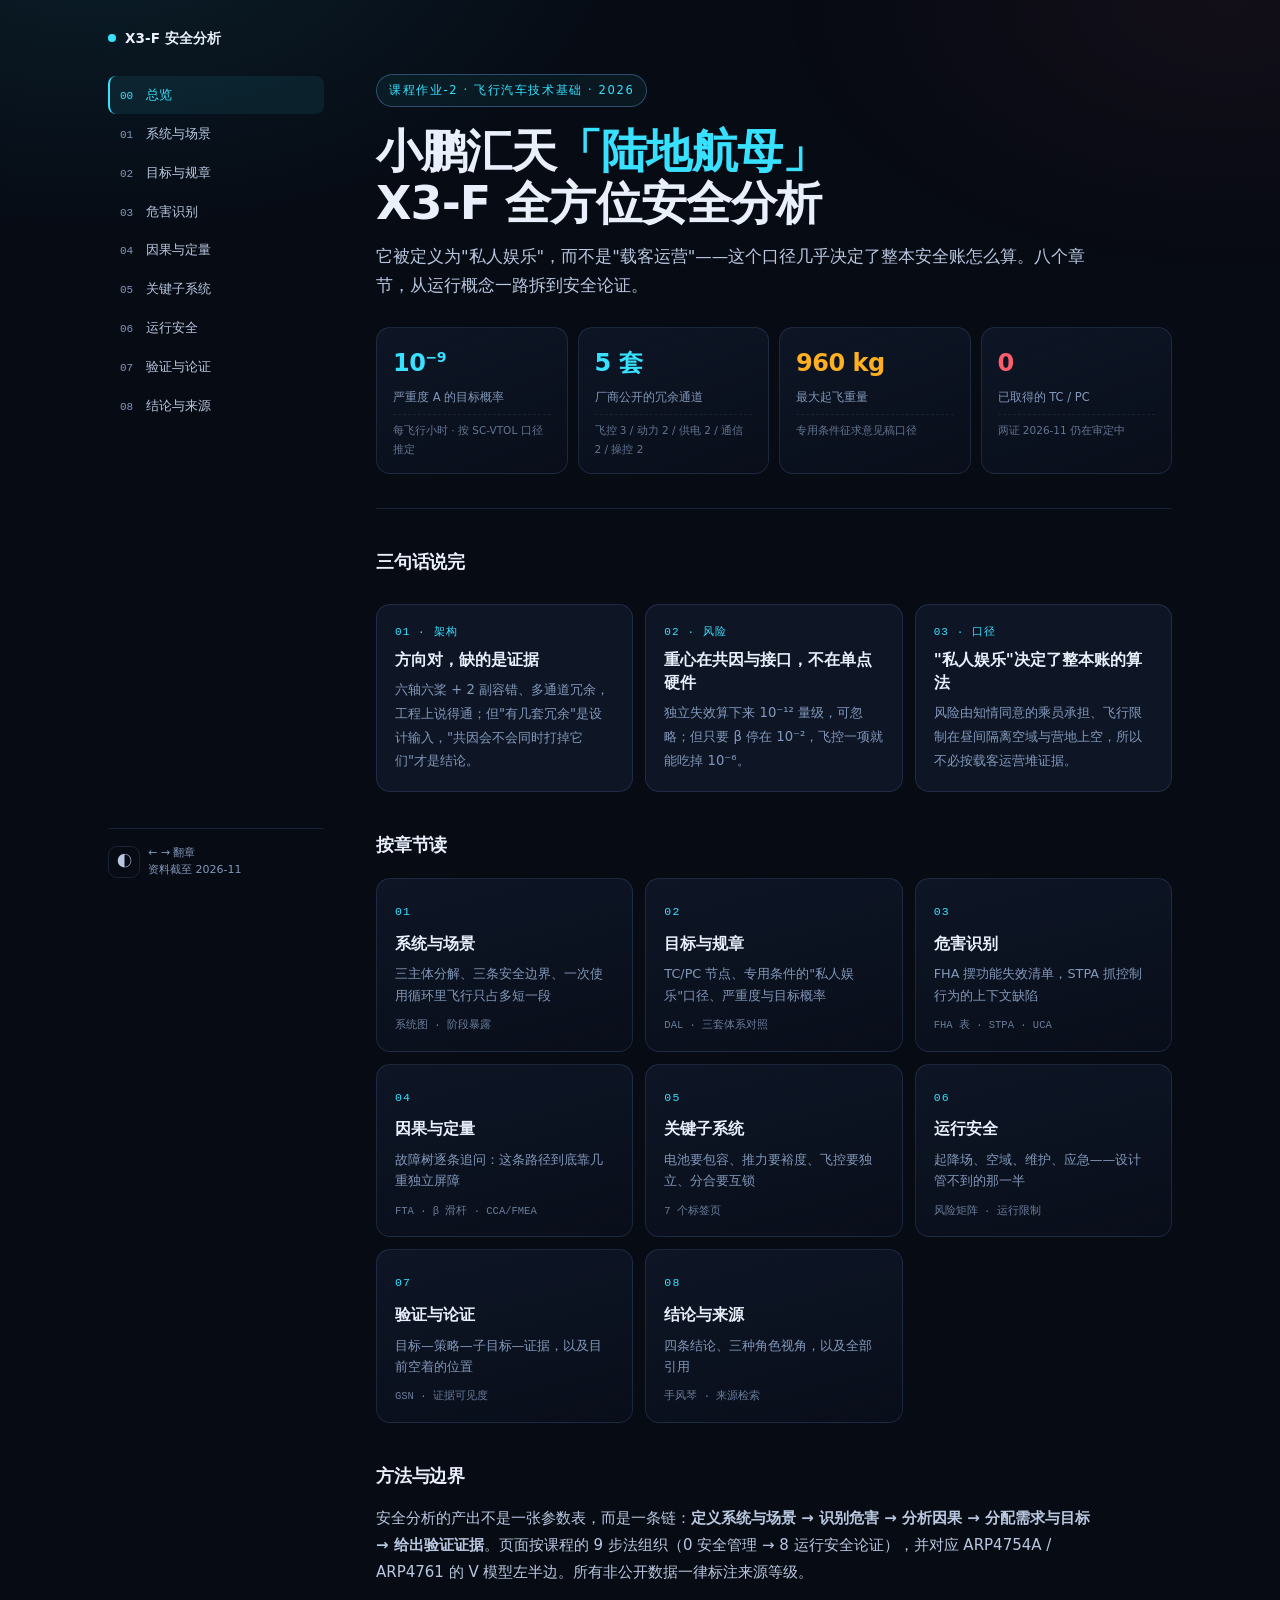
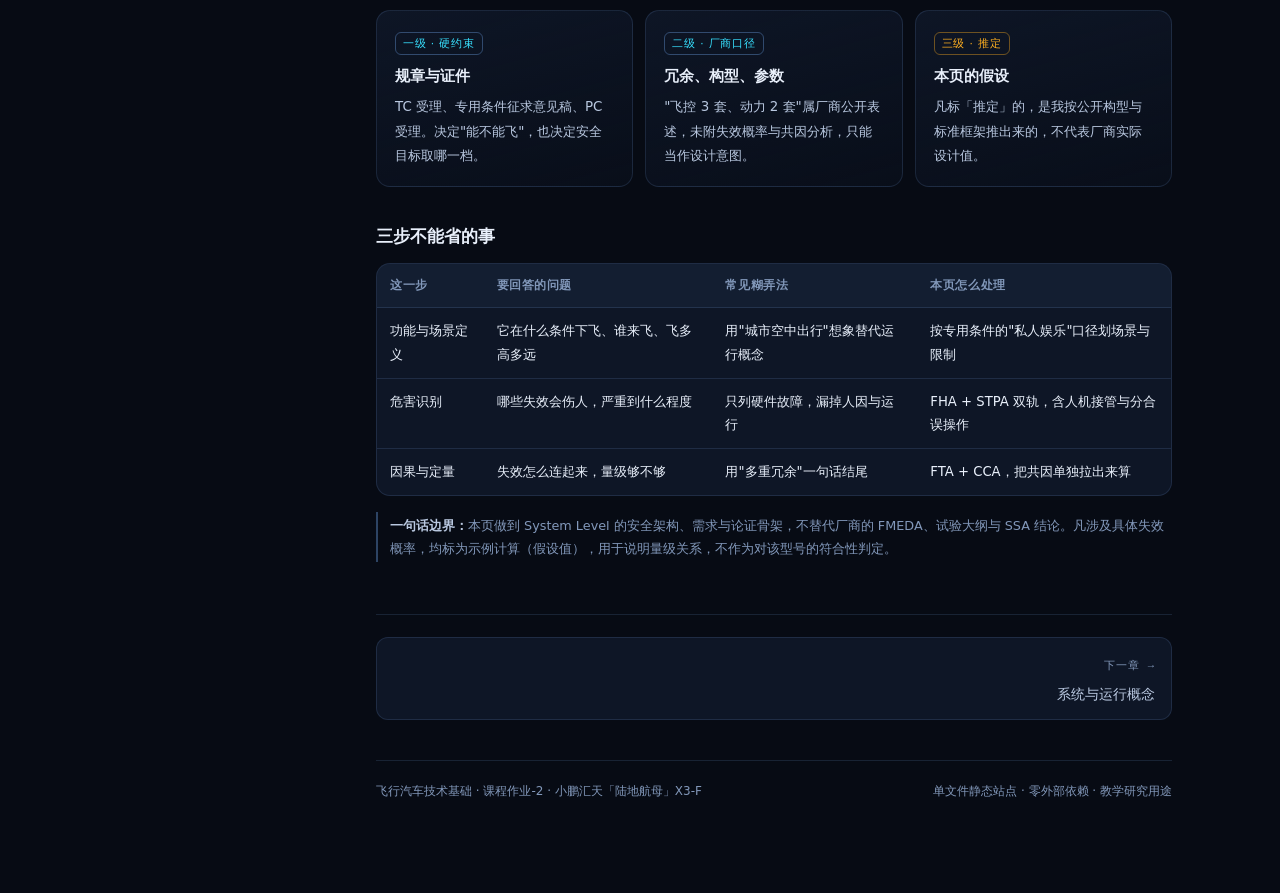
==== commit 04bd491a: "重构为多页站点：左侧章节栏 + 逐章交互（FTA 点选、β 滑杆、证据筛选）" ====
--- a/index.html
+++ b/index.html
@@ -1,1461 +1,109 @@
-<!DOCTYPE html>
-<html lang="zh-CN" data-theme="dark">
-<head>
-<meta charset="UTF-8">
-<meta name="viewport" content="width=device-width, initial-scale=1">
-<title>X3-F 全方位安全分析 · 陆地航母</title>
-<meta name="description" content="针对小鹏汇天「陆地航母」X3-F 的系统安全分析：运行概念、安全目标、FHA/STPA、FTA/CCA、关键子系统、运行风险与安全论证。">
-<style>
-  :root{
-    --bg:#070b14; --bg2:#0a1120; --panel:#0e1626; --panel2:#121c30;
-    --line:rgba(120,160,220,.16); --line2:rgba(120,180,255,.34);
-    --ink:#e9f0fb; --ink2:#b9c8e0; --muted:#8298ba;
-    --cyan:#38e1ff; --cyan-dim:#1b8fb3;
-    --amber:#ffb020; --red:#ff5d6c; --green:#3ee08f;
-    --nav-bg:rgba(7,11,20,.8);
-    --glow:0 0 24px rgba(56,225,255,.25);
-    --r:16px;
-    --sans:system-ui,-apple-system,"Segoe UI","Microsoft YaHei","PingFang SC",sans-serif;
-    --mono:ui-monospace,"Cascadia Code",Consolas,monospace;
-  }
-  html[data-theme="light"]{
-    --bg:#f2f5fa; --bg2:#e8eef7; --panel:#ffffff; --panel2:#f6f9fd;
-    --line:rgba(20,40,80,.14); --line2:rgba(20,80,160,.32);
-    --ink:#0e1a2e; --ink2:#33465f; --muted:#5a708c;
-    --cyan:#0b7fa3; --cyan-dim:#0a6a88;
-    --amber:#b46b00; --red:#c02c3c; --green:#0d8a55;
-    --nav-bg:rgba(242,245,250,.86);
-    --glow:0 0 20px rgba(11,127,163,.18);
-  }
-  *{box-sizing:border-box}
-  html{scroll-behavior:smooth}
-  body{
-    margin:0; background:var(--bg); color:var(--ink);
-    font-family:var(--sans); line-height:1.75; -webkit-font-smoothing:antialiased;
-    transition:background .35s, color .35s;
-  }
-  body::before{
-    content:""; position:fixed; inset:0; z-index:0; pointer-events:none;
-    background:
-      radial-gradient(900px 520px at 10% -10%, rgba(56,225,255,.10), transparent 62%),
-      radial-gradient(760px 460px at 94% 2%, rgba(255,93,108,.06), transparent 60%);
-    opacity:1; transition:opacity .35s;
-  }
-  html[data-theme="light"] body::before{opacity:.35}
-  html[data-theme="light"] .kpi{background:linear-gradient(160deg,#fff,rgba(226,234,245,.85))}
-  html[data-theme="light"] .card{background:linear-gradient(165deg,#fff,rgba(230,238,248,.9))}
-  html[data-theme="light"] .concl{background:linear-gradient(150deg,rgba(56,225,255,.10),rgba(240,245,252,.9) 60%)}
-  a{color:var(--cyan); text-decoration:none}
-  .wrap{position:relative; z-index:1; max-width:1160px; margin:0 auto; padding:0 24px}
-
-  #progress{position:fixed; top:0; left:0; height:2px; width:0; background:var(--cyan); z-index:100; box-shadow:var(--glow); transition:width .08s linear}
-
-  nav{position:sticky; top:0; z-index:60; background:var(--nav-bg); backdrop-filter:blur(16px); border-bottom:1px solid var(--line)}
-  .nav-in{max-width:1160px; margin:0 auto; padding:11px 24px; display:flex; align-items:center; gap:16px}
-  .brand{display:flex; align-items:center; gap:9px; font-weight:700; font-size:14px; white-space:nowrap}
-  .brand i{width:8px;height:8px;border-radius:50%;background:var(--cyan);box-shadow:var(--glow)}
-  .nav-links{display:flex; gap:2px; margin-left:auto; flex-wrap:wrap}
-  .nav-links a{font-size:12.5px; color:var(--ink2); padding:6px 9px; border-radius:8px; transition:.2s; white-space:nowrap}
-  .nav-links a:hover{color:var(--ink); background:rgba(120,180,255,.10)}
-  .nav-links a.on{color:var(--cyan); background:rgba(56,225,255,.10)}
-  .tools{display:flex; gap:6px; margin-left:6px}
-  .icon-btn{
-    width:32px; height:32px; border-radius:9px; border:1px solid var(--line);
-    background:transparent; color:var(--ink2); cursor:pointer; display:grid; place-items:center;
-    font-size:15px; transition:.2s; padding:0;
-  }
-  .icon-btn:hover{border-color:var(--line2); color:var(--cyan); background:rgba(56,225,255,.08)}
-
-  header.hero{padding:70px 0 40px; border-bottom:1px solid var(--line)}
-  .eyebrow{display:inline-flex; align-items:center; gap:8px; font-size:12px; letter-spacing:.14em; color:var(--cyan); border:1px solid var(--line2); background:rgba(56,225,255,.06); padding:5px 12px; border-radius:999px}
-  h1{font-size:clamp(32px,5vw,56px); line-height:1.1; letter-spacing:-.02em; margin:20px 0 10px; font-weight:800}
-  h1 em{font-style:normal; color:var(--cyan)}
-  .sub{font-size:clamp(14px,1.9vw,17px); color:var(--ink2); max-width:800px; margin:0}
-  .kpis{display:grid; grid-template-columns:repeat(auto-fit,minmax(172px,1fr)); gap:12px; margin-top:30px}
-  .kpi{background:linear-gradient(160deg,var(--panel),rgba(14,22,38,.35)); border:1px solid var(--line); border-radius:var(--r); padding:16px 18px; transition:.25s; cursor:default}
-  .kpi:hover{border-color:var(--line2); transform:translateY(-2px)}
-  .kpi b{display:block; font-size:26px; font-weight:800; letter-spacing:-.02em; color:var(--cyan); font-variant-numeric:tabular-nums}
-  .kpi b.warn{color:var(--amber)} .kpi b.bad{color:var(--red)}
-  .kpi span{font-size:12px; color:var(--muted); display:block; margin-top:2px}
-  .kpi small{display:block; font-size:11px; color:var(--muted); opacity:.75; margin-top:7px; padding-top:6px; border-top:1px dashed var(--line)}
-
-  section{padding:58px 0; border-bottom:1px solid var(--line)}
-  .sec-h{display:flex; align-items:baseline; gap:14px; margin-bottom:6px; cursor:pointer; user-select:none}
-  .sec-h .num{font-family:var(--mono); font-size:12.5px; color:var(--cyan); letter-spacing:.1em}
-  .sec-h h2{font-size:clamp(22px,2.9vw,30px); margin:0; letter-spacing:-.015em; font-weight:750}
-  .sec-h .chev{margin-left:auto; flex:none; width:26px; height:26px; border:1px solid var(--line2); border-radius:7px; display:grid; place-items:center; font-size:15px; color:var(--cyan); transition:.2s; line-height:1}
-  .sec-h .chev::before{content:"−"}
-  .sec-h[aria-expanded="false"] .chev::before{content:"+"}
-  .sec-h:hover .chev{border-color:var(--line2); background:rgba(56,225,255,.09)}
-  .sec-h[aria-expanded="false"] .chev{transform:rotate(-90deg)}
-  .sec-body{padding-top:22px}
-  .sec-body[hidden]{display:none}
-  .lead{color:var(--ink2); max-width:860px; margin:0 0 26px; font-size:15px}
-
-  .grid{display:grid; gap:14px}
-  .g2{grid-template-columns:repeat(auto-fit,minmax(300px,1fr))}
-  .g3{grid-template-columns:repeat(auto-fit,minmax(240px,1fr))}
-
-  .card{background:linear-gradient(165deg,var(--panel),rgba(11,18,32,.5)); border:1px solid var(--line); border-radius:var(--r); padding:20px; transition:.25s}
-  .card:hover{border-color:var(--line2); transform:translateY(-2px)}
-  .card h4{margin:0 0 7px; font-size:15px}
-  .card p{margin:0; font-size:13.6px; color:var(--ink2)}
-  .card.click{cursor:pointer}
-  .fd{max-height:0; overflow:hidden; transition:max-height .35s ease; font-size:12.8px; color:var(--muted); border-top:1px dashed transparent}
-  .card.open .fd{max-height:200px; margin-top:10px; padding-top:9px; border-top-color:var(--line)}
-  .tag{display:inline-block; font-size:10.5px; letter-spacing:.08em; color:var(--cyan); border:1px solid var(--line2); border-radius:6px; padding:1px 7px; margin-bottom:9px}
-  .tag.amber{color:var(--amber); border-color:rgba(255,176,32,.4)}
-  .tag.red{color:var(--red); border-color:rgba(255,93,108,.4)}
-  .tag.green{color:var(--green); border-color:rgba(62,224,143,.4)}
-
-  .tabs{display:flex; gap:6px; flex-wrap:wrap; margin-bottom:20px; border-bottom:1px solid var(--line); padding-bottom:0}
-  .tab{
-    background:transparent; border:none; border-bottom:2px solid transparent; color:var(--muted);
-    padding:9px 14px; font-size:13.5px; cursor:pointer; font-family:inherit; transition:.2s; border-radius:8px 8px 0 0;
-  }
-  .tab:hover{color:var(--ink); background:rgba(120,180,255,.07)}
-  .tab.on{color:var(--cyan); border-bottom-color:var(--cyan); background:rgba(56,225,255,.06)}
-  .panel[hidden]{display:none}
-
-  .decomp{display:grid; grid-template-columns:1.2fr .8fr; gap:18px; align-items:stretch}
-  .viz{background:radial-gradient(circle at 50% 40%,rgba(56,225,255,.06),transparent 65%), var(--panel); border:1px solid var(--line); border-radius:var(--r); padding:8px; position:relative; overflow:hidden}
-  .viz svg{display:block; width:100%; height:auto}
-  .part{cursor:pointer; transition:.25s}
-  .part .hit{fill:transparent}
-  .part:hover .hit{fill:rgba(56,225,255,.07)}
-  .part.active .hit{fill:rgba(56,225,255,.12)}
-  .part.dim{opacity:.5}
-  .part .lbl{font-size:12.5px; fill:var(--ink2); font-family:var(--sans); pointer-events:none; letter-spacing:.02em}
-  .part.active .lbl{fill:var(--cyan)}
-  .air-anim{animation:float 5s ease-in-out infinite}
-  @keyframes float{0%,100%{transform:translateY(0)}50%{transform:translateY(-6px)}}
-  .spec{background:var(--panel); border:1px solid var(--line); border-radius:var(--r); padding:20px; display:flex; flex-direction:column}
-  .spec h4{margin:0 0 4px; font-size:17px}
-  .spec .role{font-size:11.5px; letter-spacing:.1em; color:var(--cyan); margin-bottom:12px}
-  .spec dl{margin:0; display:grid; grid-template-columns:auto 1fr; gap:7px 14px; font-size:13.3px}
-  .spec dt{color:var(--muted); white-space:nowrap}
-  .spec dd{margin:0; color:var(--ink2)}
-  .spec .hint{margin-top:auto; padding-top:14px; font-size:11.5px; color:var(--muted); border-top:1px dashed var(--line)}
-
-  .bar-row{display:grid; grid-template-columns:186px 1fr 76px; gap:12px; align-items:center; font-size:13.5px; margin-bottom:11px; cursor:default}
-  .bar-track{height:9px; border-radius:999px; background:rgba(120,180,255,.10); overflow:hidden}
-  .bar-fill{height:100%; width:0; border-radius:999px; background:linear-gradient(90deg,var(--cyan-dim),var(--cyan)); transition:width 1s cubic-bezier(.2,.8,.2,1)}
-  .bar-fill.amber{background:linear-gradient(90deg,#8a5c00,var(--amber))}
-  .bar-fill.red{background:linear-gradient(90deg,#7a1f28,var(--red))}
-  .bar-val{font-family:var(--mono); font-size:12.5px; color:var(--ink2); text-align:right}
-
-  .chart-box{border:1px solid var(--line); border-radius:var(--r); background:var(--panel); padding:20px 20px 12px}
-  .chart-top{display:flex; gap:8px; align-items:center; margin-bottom:14px; flex-wrap:wrap}
-  .seg{display:inline-flex; border:1px solid var(--line); border-radius:9px; overflow:hidden}
-  .seg button{background:transparent; border:none; color:var(--muted); font-size:12.5px; padding:6px 13px; cursor:pointer; font-family:inherit; transition:.2s}
-  .seg button.on{background:rgba(56,225,255,.13); color:var(--cyan)}
-  .chart{display:flex; align-items:flex-end; gap:18px; height:230px; padding-top:16px; position:relative}
-  .col{flex:1; display:flex; flex-direction:column; align-items:center; justify-content:flex-end; height:100%; cursor:pointer}
-  .col .bar{width:min(64px,74%); border-radius:7px 7px 0 0; background:linear-gradient(180deg,var(--cyan),rgba(27,143,179,.3)); height:0; transition:height .8s cubic-bezier(.2,.8,.2,1); box-shadow:0 -4px 22px rgba(56,225,255,.18)}
-  .col.est .bar{background:repeating-linear-gradient(45deg,rgba(255,176,32,.8) 0 5px,rgba(255,176,32,.22) 5px 10px); border:1px solid rgba(255,176,32,.5); border-bottom:none}
-  .col .v{font-family:var(--mono); font-size:12px; color:var(--ink2); margin-bottom:5px; opacity:0; transition:opacity .4s}
-  .col.show .v{opacity:1}
-  .col .x{font-size:12px; color:var(--muted); margin-top:8px}
-  .chart-foot{font-size:11.5px; color:var(--muted); border-top:1px dashed var(--line); margin-top:10px; padding-top:8px}
-
-  .tbl-wrap{overflow-x:auto; border:1px solid var(--line); border-radius:var(--r); background:var(--panel)}
-  table{width:100%; border-collapse:collapse; font-size:13.4px; min-width:620px}
-  th,td{padding:11px 13px; text-align:left; border-bottom:1px solid var(--line); vertical-align:top; transition:background .2s}
-  th{font-size:11.5px; letter-spacing:.05em; color:var(--muted); background:rgba(120,180,255,.05); font-weight:600; white-space:nowrap}
-  tr:last-child td{border-bottom:none}
-  td.num{font-family:var(--mono); white-space:nowrap}
-  .col-hl{background:rgba(56,225,255,.09)!important}
-  .ok{color:var(--green)} .warn{color:var(--amber)} .bad{color:var(--red)}
-
-  .chips{display:flex; gap:7px; flex-wrap:wrap; margin-bottom:18px}
-  .chip{background:transparent; border:1px solid var(--line); color:var(--muted); border-radius:999px; padding:5px 13px; font-size:12.5px; cursor:pointer; font-family:inherit; transition:.2s}
-  .chip:hover{color:var(--ink); border-color:var(--line2)}
-  .chip.on{background:rgba(56,225,255,.13); border-color:var(--line2); color:var(--cyan)}
-  .lvl{font-size:10.5px; padding:1px 7px; border-radius:5px; letter-spacing:.05em; white-space:nowrap}
-  .lvl.h{background:rgba(255,93,108,.14); color:var(--red)}
-  .lvl.m{background:rgba(255,176,32,.13); color:var(--amber)}
-  .lvl.l{background:rgba(62,224,143,.12); color:var(--green)}
-
-  .tl{position:relative; margin-top:22px; padding-left:24px}
-  .tl::before{content:""; position:absolute; left:5px; top:8px; bottom:8px; width:1px; background:linear-gradient(180deg,var(--cyan),rgba(56,225,255,.05))}
-  .tl-item{position:relative; margin-bottom:10px; border:1px solid transparent; border-radius:10px; padding:6px 10px; cursor:pointer; transition:.2s}
-  .tl-item:hover{background:rgba(120,180,255,.05)}
-  .tl-item::before{content:""; position:absolute; left:-23px; top:13px; width:8px; height:8px; border-radius:50%; background:var(--bg); border:2px solid var(--cyan)}
-  .tl-item.fut::before{border-color:var(--amber); box-shadow:0 0 10px rgba(255,176,32,.5)}
-  .tl-date{font-family:var(--mono); font-size:12px; color:var(--cyan)}
-  .tl-item.fut .tl-date{color:var(--amber)}
-  .tl-line{font-size:13.6px; color:var(--ink2)}
-  .tl-detail{max-height:0; overflow:hidden; transition:max-height .35s ease; font-size:12.8px; color:var(--muted)}
-  .tl-item.open .tl-detail{max-height:200px; margin-top:6px}
-
-  .concl{border:1px solid var(--line2); border-radius:var(--r); padding:8px; background:linear-gradient(150deg,rgba(56,225,255,.06),rgba(14,22,38,.6) 60%)}
-  .acc{border-bottom:1px solid var(--line)}
-  .acc:last-child{border-bottom:none}
-  .acc-h{display:flex; align-items:center; gap:12px; width:100%; background:none; border:none; color:var(--ink); font-family:inherit; font-size:15px; text-align:left; padding:16px 14px; cursor:pointer}
-  .acc-h .n{font-family:var(--mono); font-size:12px; color:var(--cyan)}
-  .acc-h .arw{margin-left:auto; color:var(--muted); transition:.25s; font-size:12px}
-  .acc.open .acc-h .arw{transform:rotate(90deg)}
-  .acc-b{max-height:0; overflow:hidden; transition:max-height .35s ease; padding:0 14px; font-size:13.6px; color:var(--ink2)}
-  .acc.open .acc-b{max-height:320px; padding-bottom:16px}
-
-  .src-tools{display:flex; gap:10px; align-items:center; margin-bottom:14px; flex-wrap:wrap}
-  .src-tools input{
-    flex:1; min-width:200px; background:var(--panel); border:1px solid var(--line); border-radius:9px;
-    padding:8px 12px; color:var(--ink); font-family:inherit; font-size:13px; outline:none;
-  }
-  .src-tools input:focus{border-color:var(--line2)}
-  .src-count{font-size:12px; color:var(--muted); font-family:var(--mono)}
-  .srcs{list-style:none; margin:0; padding:0; display:grid; grid-template-columns:repeat(auto-fill,minmax(300px,1fr)); gap:8px}
-  .srcs li{font-size:12.6px; color:var(--muted); border:1px solid var(--line); border-radius:9px; padding:9px 11px; background:var(--panel); transition:.2s}
-  .srcs li:hover{border-color:var(--line2)}
-  .srcs li.gone{display:none}
-  .srcs a{color:var(--ink2); display:block; overflow:hidden; text-overflow:ellipsis; white-space:nowrap}
-  .srcs a:hover{color:var(--cyan)}
-  .srcs .idx{font-family:var(--mono); color:var(--cyan); margin-right:7px; font-size:11.5px}
-
-  footer{padding:40px 0 76px; color:var(--muted); font-size:12.5px}
-  .foot{display:flex; flex-wrap:wrap; gap:24px; justify-content:space-between; border-top:1px solid var(--line); padding-top:22px}
-
-  #top{position:fixed; right:22px; bottom:22px; width:40px; height:40px; border-radius:12px; border:1px solid var(--line2); background:var(--panel); color:var(--cyan); cursor:pointer; display:grid; place-items:center; opacity:0; pointer-events:none; transition:.3s; z-index:70}
-  #top.show{opacity:1; pointer-events:auto}
-  #top:hover{box-shadow:var(--glow)}
-
-  .tip{position:fixed; z-index:90; background:var(--panel2); border:1px solid var(--line2); border-radius:8px; padding:5px 9px; font-size:12px; color:var(--ink); pointer-events:none; opacity:0; transition:opacity .15s; font-family:var(--mono); white-space:nowrap}
-
-  /* ---------- 安全分析专用 ---------- */
-  .note{font-size:12.8px; color:var(--muted); border-left:2px solid var(--line2); padding:2px 0 2px 12px; margin:16px 0}
-  .note b{color:var(--ink2)}
-  .badge{font-family:var(--mono); font-size:10.5px; padding:1px 6px; border-radius:5px; border:1px solid var(--line); color:var(--ink2); white-space:nowrap}
-  .badge.a{background:rgba(255,93,108,.14); color:var(--red); border-color:rgba(255,93,108,.35)}
-  .badge.b{background:rgba(255,176,32,.13); color:var(--amber); border-color:rgba(255,176,32,.35)}
-  .badge.c{background:rgba(56,225,255,.10); color:var(--cyan); border-color:rgba(56,225,255,.30)}
-  .badge.d{background:rgba(62,224,143,.10); color:var(--green); border-color:rgba(62,224,143,.30)}
-
-  .phases{display:grid; grid-template-columns:repeat(7,1fr); gap:6px; margin:6px 0 16px}
-  .ph{border:1px solid var(--line); border-radius:10px; background:var(--panel); padding:10px 6px; text-align:center; cursor:pointer; transition:.2s}
-  .ph:hover{border-color:var(--line2)}
-  .ph.on{border-color:var(--cyan); background:rgba(56,225,255,.10)}
-  .ph .px{font-family:var(--mono); font-size:10.5px; color:var(--muted)}
-  .ph .pn{font-size:12.5px; color:var(--ink2); line-height:1.35}
-  .ph.on .pn{color:var(--cyan)}
-  .ph-detail{border:1px solid var(--line); border-radius:12px; background:var(--panel2); padding:16px 18px; font-size:13.4px; color:var(--ink2); min-height:86px}
-  .ph-detail h4{margin:0 0 6px; font-size:14.5px; color:var(--ink)}
-  .ph-detail .meta{font-family:var(--mono); font-size:11.5px; color:var(--muted); margin-bottom:8px}
-
-  .fta{background:var(--panel); border:1px solid var(--line); border-radius:var(--r); padding:6px; overflow:hidden}
-  .fta svg{display:block; width:100%; height:auto}
-  .node{cursor:pointer}
-  .node rect{fill:var(--panel2); stroke:var(--line2); stroke-width:1; transition:.2s}
-  .node:hover rect{stroke:var(--cyan); fill:rgba(56,225,255,.10)}
-  .node.on rect{stroke:var(--cyan); stroke-width:1.6; fill:rgba(56,225,255,.14)}
-  .node text{fill:var(--ink2); font-family:var(--sans); font-size:12px; pointer-events:none}
-  .node.on text{fill:var(--cyan)}
-  .gate text{fill:var(--amber); font-family:var(--mono); font-size:10.5px; pointer-events:none}
-  .gate path{fill:rgba(255,176,32,.10); stroke:rgba(255,176,32,.6); stroke-width:1.2}
-  .wire{stroke:rgba(120,180,255,.34); stroke-width:1.2; fill:none}
-  .fta-side{display:grid; grid-template-columns:1.35fr .65fr; gap:14px; align-items:start}
-  .fta-info{background:var(--panel); border:1px solid var(--line); border-radius:var(--r); padding:18px}
-  .fta-info h4{margin:0 0 4px; font-size:15px}
-  .fta-info .k{font-family:var(--mono); font-size:11.5px; color:var(--cyan); letter-spacing:.06em; margin-bottom:10px}
-  .fta-info p{margin:0 0 10px; font-size:13.2px; color:var(--ink2)}
-  .fta-info .row{display:flex; justify-content:space-between; gap:10px; font-size:12.6px; padding:5px 0; border-bottom:1px dashed var(--line); color:var(--muted)}
-  .fta-info .row b{color:var(--ink2); font-family:var(--mono); font-weight:600}
-
-  .mx5{display:grid; grid-template-columns:74px repeat(5,1fr); gap:4px; font-size:12px}
-  .mx5 .hd{display:grid; place-items:center; color:var(--muted); font-size:11px; padding:6px 2px; text-align:center; line-height:1.25}
-  .mx5 .cell{border-radius:8px; min-height:52px; padding:4px; display:flex; flex-wrap:wrap; gap:4px; align-content:center; justify-content:center; border:1px solid transparent; transition:.2s}
-  .mx5 .cell:hover{border-color:var(--line2)}
-  .r1{background:rgba(62,224,143,.13)} .r2{background:rgba(62,224,143,.26)}
-  .r3{background:rgba(255,176,32,.20)} .r4{background:rgba(255,93,108,.26)} .r5{background:rgba(255,93,108,.44)}
-  .dot{font-family:var(--mono); font-size:10.5px; width:21px; height:21px; border-radius:50%; display:grid; place-items:center; cursor:pointer; background:rgba(7,11,20,.7); color:var(--ink); border:1px solid var(--line2); transition:.2s}
-  .dot:hover,.dot.on{background:var(--cyan); color:#04121a; border-color:var(--cyan); font-weight:700}
-  .mx-detail{margin-top:12px; border:1px solid var(--line); border-radius:12px; background:var(--panel2); padding:14px 16px; font-size:13.2px; color:var(--ink2); min-height:74px}
-  .mx-detail h4{margin:0 0 5px; font-size:14.5px; color:var(--ink)}
-  .mx-detail .mm{font-family:var(--mono); font-size:11.5px; color:var(--muted); margin-bottom:7px}
-
-  .gns svg{display:block; width:100%; height:auto; background:var(--panel); border:1px solid var(--line); border-radius:var(--r)}
-  .gbox rect{fill:var(--panel2); stroke:var(--line2); stroke-width:1}
-  .gbox text{fill:var(--ink2); font-family:var(--sans); font-size:11.5px; pointer-events:none}
-  .gbox .gt{fill:var(--cyan); font-size:10px; font-family:var(--mono); letter-spacing:.08em}
-
-  @media (max-width:900px){
-    .decomp{grid-template-columns:1fr}
-    .fta-side{grid-template-columns:1fr}
-    .nav-links{display:none}
-    .phases{grid-template-columns:repeat(4,1fr)}
-  }
-  @media (max-width:600px){
-    .bar-row{grid-template-columns:120px 1fr 60px; gap:8px; font-size:12.5px}
-    .chart{gap:10px; height:180px}
-    section{padding:44px 0}
-    .phases{grid-template-columns:repeat(2,1fr)}
-    .mx5{grid-template-columns:56px repeat(5,1fr); font-size:11px}
-    .mx5 .cell{min-height:44px}
-  }
-  @media (prefers-reduced-motion:reduce){
-    *{animation:none!important; transition:none!important}
-  }
-</style>
-</head>
-<body>
-<div id="progress"></div>
-
-<nav>
-  <div class="nav-in">
-    <div class="brand"><i></i> X3-F 安全分析</div>
-    <div class="nav-links" id="navLinks">
-      <a href="#m">方法</a>
-      <a href="#p">系统</a>
-      <a href="#g">目标</a>
-      <a href="#h">危害</a>
-      <a href="#c">因果</a>
-      <a href="#s">子系统</a>
-      <a href="#r">运行</a>
-      <a href="#v">论证</a>
-      <a href="#e">结论</a>
-      <a href="#f">来源</a>
-    </div>
-    <div class="tools">
-      <button class="icon-btn" id="expandAll" title="展开/收起全部章节" aria-label="展开或收起全部章节">⇕</button>
-      <button class="icon-btn" id="themeBtn" title="切换明暗主题" aria-label="切换明暗主题">◐</button>
-    </div>
-  </div>
-</nav>
-
-<header class="hero">
-  <div class="wrap">
-    <span class="eyebrow">课程作业-2 · 飞行汽车技术基础 · 2026</span>
-    <h1>小鹏汇天<em>「陆地航母」</em><br>X3-F 全方位安全分析</h1>
-    <p class="sub">它被定义为"私人娱乐"，而不是"载客运营"——这个口径几乎决定了整本安全账怎么算。从运行概念到 FHA / STPA，从 FTA / CCA 到 SSA 与运行论证，逐层拆一遍。</p>
-
-    <div class="kpis">
-      <div class="kpi"><b>10<sup style="font-size:15px">−9</sup></b><span>严重度 A 的目标概率</span><small>每飞行小时 · 按 SC-VTOL 口径推定</small></div>
-      <div class="kpi"><b data-count="5" data-suffix=" 套">5 套</b><span>厂商公开的冗余通道</span><small>飞控 3 / 动力 2 / 供电 2 / 通信 2 / 操控 2</small></div>
-      <div class="kpi"><b class="warn" data-count="960" data-suffix=" kg">960 kg</b><span>最大起飞重量</span><small>专用条件征求意见稿口径</small></div>
-      <div class="kpi"><b class="bad" data-count="0">0</b><span>已取得的 TC / PC</span><small>两证 2026-11 仍在审定中</small></div>
-    </div>
-  </div>
-</header>
-
-<!-- 00 方法 -->
-<section id="m">
-  <div class="wrap">
-    <div class="sec-h" role="button" tabindex="0" aria-expanded="true"><span class="num">00</span><h2>方法与边界：安全分析不是"夸一遍冗余"</h2><span class="chev"></span></div>
-    <div class="sec-body">
-      <p class="lead">安全分析的产出不是一张参数表，而是一条链：<b>定义系统与场景 → 识别危害 → 分析因果 → 分配需求与目标 → 给出验证证据</b>。页面按课程的 9 步法组织（0 安全管理 → 8 运行安全论证），并对应 ARP4754A / ARP4761 的 V 模型左半边。所有非公开数据一律标注来源等级。</p>
-      <div class="grid g3">
-        <div class="card"><span class="tag">一级 · 硬约束</span><h4>规章与证件</h4><p>TC 受理、专用条件征求意见稿、PC 受理。决定"能不能飞"，也决定安全目标取哪一档。</p></div>
-        <div class="card"><span class="tag">二级 · 厂商口径</span><h4>冗余、构型、参数</h4><p>"飞控 3 套、动力 2 套"属厂商公开表述，未附失效概率与共因分析，只能当作设计意图。</p></div>
-        <div class="card"><span class="tag amber">三级 · 推定</span><h4>本页的假设</h4><p>凡标「推定」的，是我按公开构型与标准框架推出来的，不代表厂商实际设计值。</p></div>
-      </div>
-
-      <h3 style="margin:34px 0 12px;font-size:17px">三步不能省的事</h3>
-      <div class="tbl-wrap">
-        <table>
-          <thead><tr><th>这一步</th><th>要回答的问题</th><th>常见糊弄法</th><th>本页怎么处理</th></tr></thead>
-          <tbody>
-            <tr><td>功能与场景定义</td><td>它在什么条件下飞、谁来飞、飞多高多远</td><td>用"城市空中出行"想象替代运行概念</td><td>按专用条件的"私人娱乐"口径划场景与限制</td></tr>
-            <tr><td>危害识别</td><td>哪些失效会伤人，严重到什么程度</td><td>只列硬件故障，漏掉人因与运行</td><td>FHA + STPA 双轨，含人机接管与分合误操作</td></tr>
-            <tr><td>因果与定量</td><td>失效怎么连起来，量级够不够</td><td>用"多重冗余"一句话结尾</td><td>FTA + CCA，把共因单独拉出来算</td></tr>
-          </tbody>
-        </table>
-      </div>
-      <p class="note"><b>一句话边界：</b>本页做到 System Level 的安全架构、需求与论证骨架，不替代厂商的 FMEDA、试验大纲与 SSA 结论。凡涉及具体失效概率，均标为示例计算（假设值），用于说明量级关系，不作为对该型号的符合性判定。</p>
-    </div>
-  </div>
-</section>
-
-<!-- 01 系统与运行概念 -->
-<section id="p">
-  <div class="wrap">
-    <div class="sec-h" role="button" tabindex="0" aria-expanded="true"><span class="num">01</span><h2>系统与运行概念：安全边界是从场景里长出来的</h2><span class="chev"></span></div>
-    <div class="sec-body">
-      <p class="lead">点图中任一部件看它的安全职责。分体式的要害不在"会飞"，而在<b>飞行体与陆行体之间那个可拆的接口</b>——它同时属于汽车和航空两套体系，却不对应任何一方的现成条款。</p>
-      <div class="decomp">
-        <div class="viz">
-          <svg viewBox="72 16 532 376" role="img" aria-label="X3-F 系统分解：飞行体、分合机构、陆行体与三条安全边界">
-            <defs>
-              <linearGradient id="gBody" x1="0" y1="0" x2="0" y2="1">
-                <stop offset="0" stop-color="#1b2c46"/><stop offset="1" stop-color="#0d1626"/>
-              </linearGradient>
-              <radialGradient id="gRotor" cx="50%" cy="50%" r="50%">
-                <stop offset="0" stop-color="rgba(56,225,255,.30)"/>
-                <stop offset="1" stop-color="rgba(56,225,255,.10)"/>
-              </radialGradient>
-            </defs>
-
-            <line x1="84" y1="352" x2="584" y2="352" stroke="rgba(120,180,255,.22)" stroke-width="1"/>
-            <text x="86" y="370" class="lbl" font-size="9.5" letter-spacing="2">GROUND</text>
-
-            <!-- 安全边界标注（右侧括注，避免压住图形） -->
-            <g fill="none" stroke-width="1.2">
-              <path d="M552 52 v132 M548 52 h8 M548 184 h8" stroke="rgba(255,93,108,.55)"/>
-              <path d="M552 200 v32 M548 200 h8 M548 232 h8" stroke="rgba(62,224,143,.5)"/>
-              <path d="M552 250 v78 M548 250 h8 M548 328 h8" stroke="rgba(56,225,255,.45)"/>
-            </g>
-            <text x="576" y="118" transform="rotate(-90 576 118)" text-anchor="middle" font-size="10" fill="rgba(255,93,108,.9)" font-family="var(--sans)">航空边界</text>
-            <text x="576" y="216" transform="rotate(-90 576 216)" text-anchor="middle" font-size="10" fill="rgba(62,224,143,.9)" font-family="var(--sans)">接口</text>
-            <text x="576" y="289" transform="rotate(-90 576 289)" text-anchor="middle" font-size="10" fill="rgba(56,225,255,.85)" font-family="var(--sans)">机动车边界</text>
-
-            <!-- 飞行体 -->
-            <g class="part" data-part="air" id="partAir">
-              <g class="air-anim">
-                <g stroke="rgba(56,225,255,.34)" stroke-width="1">
-                  <line x1="310" y1="104" x2="430" y2="104"/>
-                  <line x1="310" y1="104" x2="370" y2="70"/>
-                  <line x1="310" y1="104" x2="250" y2="70"/>
-                  <line x1="310" y1="104" x2="190" y2="104"/>
-                  <line x1="310" y1="104" x2="250" y2="138"/>
-                  <line x1="310" y1="104" x2="370" y2="138"/>
-                </g>
-                <g fill="url(#gRotor)" stroke="rgba(56,225,255,.9)" stroke-width="1.4">
-                  <circle cx="430" cy="104" r="14"/>
-                  <circle cx="370" cy="70"  r="14"/>
-                  <circle cx="250" cy="70"  r="14"/>
-                  <circle cx="190" cy="104" r="14"/>
-                  <circle cx="250" cy="138" r="14"/>
-                  <circle cx="370" cy="138" r="14"/>
-                </g>
-                <ellipse cx="310" cy="104" rx="70" ry="25" fill="none" stroke="rgba(56,225,255,.20)"/>
-                <ellipse cx="310" cy="104" rx="45" ry="16" fill="url(#gBody)" stroke="rgba(56,225,255,.85)" stroke-width="1.4"/>
-                <text x="310" y="108" class="lbl" text-anchor="middle" font-size="9.5">X3-F</text>
-                <text x="310" y="176" class="lbl" text-anchor="middle" font-size="12">飞行体 · 六轴六桨双涵道</text>
-              </g>
-              <rect class="hit" x="170" y="46" width="280" height="146" rx="14"/>
-            </g>
-
-            <!-- 分合机构 -->
-            <g class="part" data-part="dock" id="partDock">
-              <rect x="272" y="204" width="76" height="26" rx="6" fill="rgba(255,176,32,.12)" stroke="rgba(255,176,32,.85)" stroke-width="1.2" stroke-dasharray="4 3"/>
-              <text x="310" y="221" class="lbl" text-anchor="middle" font-size="10" fill="rgba(255,196,90,.98)">分合机构</text>
-              <text x="266" y="221" class="lbl" text-anchor="end" font-size="11" fill="rgba(255,176,32,.95)">5 min 自动分合</text>
-              <rect class="hit" x="150" y="196" width="220" height="42" rx="8"/>
-            </g>
-
-            <!-- 陆行体 -->
-            <g class="part" data-part="ground" id="partGround">
-              <rect x="150" y="244" width="280" height="18" rx="8" fill="#0b1524" stroke="rgba(56,225,255,.28)"/>
-              <rect x="108" y="260" width="404" height="52" rx="16" fill="url(#gBody)" stroke="rgba(56,225,255,.75)" stroke-width="1.5"/>
-              <text x="310" y="292" class="lbl" text-anchor="middle" font-size="12">陆行体 · 三轴六轮 / 增程补能</text>
-              <g fill="#0b1524" stroke="rgba(56,225,255,.5)" stroke-width="1.2">
-                <circle cx="168" cy="314" r="14"/><circle cx="310" cy="314" r="14"/><circle cx="452" cy="314" r="14"/>
-              </g>
-              <g fill="rgba(56,225,255,.4)">
-                <circle cx="168" cy="314" r="4"/><circle cx="310" cy="314" r="4"/><circle cx="452" cy="314" r="4"/>
-              </g>
-              <rect class="hit" x="98" y="238" width="424" height="88" rx="14"/>
-            </g>
-          </svg>
-        </div>
-        <div class="spec" id="spec">
-          <h4 id="specTitle">飞行体 X3-F</h4>
-          <div class="role" id="specRole">按航空器管理</div>
-          <dl id="specList"></dl>
-          <div class="hint">点击左侧任一部件切换</div>
-        </div>
-      </div>
-
-      <h3 style="margin:34px 0 6px;font-size:17px">一次完整使用循环：飞行只占很短一段</h3>
-      <p class="lead" style="margin-bottom:14px">点任一阶段看暴露时长与主要危害。这张横条图是后面所有定量讨论的分母——飞行小时少，意味着"每飞行小时事故率"这个指标会被分母放大，必须同时看"每次飞行"的风险。</p>
-      <div class="phases" id="phases">
-        <div class="ph" data-ph="0"><div class="px">T0</div><div class="pn">地面行驶</div></div>
-        <div class="ph" data-ph="1"><div class="px">T1</div><div class="pn">分合 / 装载</div></div>
-        <div class="ph" data-ph="2"><div class="px">T2</div><div class="pn">起飞悬停</div></div>
-        <div class="ph" data-ph="3"><div class="px">T3</div><div class="pn">爬升巡航</div></div>
-        <div class="ph" data-ph="4"><div class="px">T4</div><div class="pn">进近着陆</div></div>
-        <div class="ph" data-ph="5"><div class="px">T5</div><div class="pn">收纳固定</div></div>
-        <div class="ph" data-ph="6"><div class="px">T6</div><div class="pn">补能与停放</div></div>
-      </div>
-      <div class="ph-detail" id="phDetail"></div>
-
-      <div class="grid g2" style="margin-top:18px">
-        <div class="card"><span class="tag amber">口径判断</span><h4>"私人娱乐"不是降低要求，是换了风险承受主体</h4><p>厂商与局方把场景限定在私人娱乐/体验，意味着风险主要由知情同意的乘员承担，第三方地面风险被运行限制压住。这解释了为什么它能比"载客运营"更快推进审定，但也意味着：一旦用于商业载客，整套安全论证要重做。</p></div>
-        <div class="card"><span class="tag red">结构性风险</span><h4>接口是唯一"两套体系都不覆盖"的地方</h4><p>飞行体归航空、陆行体归机动车，而两者结合后的运输状态（装载后行驶）既不是纯汽车也不是纯飞机。这个边界上的失效——锁未到位、行驶中松动、误分离——没有现成条款可援引。</p></div>
-      </div>
-    </div>
-  </div>
-</section>
-<!-- 02 安全目标 -->
-<section id="g">
-  <div class="wrap">
-    <div class="sec-h" role="button" tabindex="0" aria-expanded="true"><span class="num">02</span><h2>审定基础与安全目标：目标不是厂商定的</h2><span class="chev"></span></div>
-    <div class="sec-body">
-      <p class="lead">安全目标由审定基础倒推。X3-F 没有现成的类别标准可套（既不是 CS-23 的常规飞机，也不是直升机），走的是 CCAR-21 下的<b>专用条件</b>路径：局方针对这一型号单独写一套要求。这套要求目前还在征求意见阶段，最终条款会直接改变整本安全账的算法。</p>
-
-      <div class="tbl-wrap">
-        <table>
-          <thead><tr><th>节点</th><th>时间</th><th>内容</th><th>对安全分析的意义</th></tr></thead>
-          <tbody>
-            <tr><td>TC 申请受理</td><td class="num">2024-03-21</td><td>民航中南局受理 X3-F 型号合格证申请</td><td>确定"按航空器审定"，适用 CCAR-21</td></tr>
-            <tr><td>专用条件征求意见稿</td><td class="num">2025-03</td><td>面向私人娱乐飞行；最大起飞重量 ≤960 kg；1 名驾驶员</td><td class="warn">场景与重量级决定了严重度分级与第三方风险口径</td></tr>
-            <tr><td>PC 申请受理</td><td class="num">2025-05-09</td><td>生产许可证申请获受理</td><td>把"设计合规"扩展到"批产一致性"</td></tr>
-            <tr><td>TC / PC 颁发</td><td class="num">—</td><td>截至 2026-11 均未取得</td><td class="bad">安全论证尚未被局方"接受"，只有"受理"</td></tr>
-          </tbody>
-        </table>
-      </div>
-      <p class="note">专用条件全文未公开，本页按 <b>SC-VTOL-01 与 CS-23 修正案 5 的通用做法</b>推定其定量目标，并明确标注。若最终条款对"私人娱乐"档位放宽，下列概率值需重算——但<b>方法论不变</b>。</p>
-
-      <h3 style="margin:32px 0 12px;font-size:17px">严重度分级与目标失效概率</h3>
-      <div class="tbl-wrap">
-        <table>
-          <thead><tr><th>严重度</th><th>对飞行器/乘员的后果</th><th>目标概率（/飞行小时）</th><th>软件等级 DO-178C</th><th>X3-F 上的典型对应（推定）</th></tr></thead>
-          <tbody>
-            <tr><td><span class="badge a">A 灾难性</span></td><td>机体损毁、多人死亡</td><td class="num">≤ 10⁻⁹</td><td class="num">DAL A</td><td>全部推力丧失、空中解体、空中误分离</td></tr>
-            <tr><td><span class="badge b">B 危险</span></td><td>大幅降低安全裕度、机组难以完成任务的伤害</td><td class="num">≤ 10⁻⁷</td><td class="num">DAL B</td><td>单套飞控失效但未失控、迫降</td></tr>
-            <tr><td><span class="badge c">C 重大</span></td><td>明显降低裕度、乘员不适或轻伤</td><td class="num">≤ 10⁻⁵</td><td class="num">DAL C</td><td>导航降级、非关键告警失效</td></tr>
-            <tr><td><span class="badge d">D 轻微</span></td><td>轻微降低裕度、操作性受影响</td><td class="num">≤ 10⁻³</td><td class="num">DAL D</td><td>座舱显示异常、舒适性功能失效</td></tr>
-          </tbody>
-        </table>
-      </div>
-
-      <h3 style="margin:32px 0 12px;font-size:17px">同一件事，三套体系的三套说法</h3>
-      <p class="lead" style="margin-bottom:14px">这门课反复强调"车规级 → 航规级"的跃迁。落到纸面上，就是同一句"系统不能失效"在三个体系里对应完全不同的证据要求——这也是为什么新能源汽车的三电经验只能算 70% 同源，剩下的 30% 要重建。</p>
-      <div class="tbl-wrap">
-        <table>
-          <thead><tr><th>维度</th><th>汽车 · ISO 26262</th><th>航空 · ARP4754A / 4761</th><th>eVTOL · SC-VTOL-01</th></tr></thead>
-          <tbody>
-            <tr><td>等级语言</td><td>ASIL A–D</td><td>FDAL / IDAL A–E</td><td>Category Basic / Enhanced</td></tr>
-            <tr><td>顶层方法</td><td>HARA（S×E×C 定 ASIL）</td><td>FHA → PSSA → SSA</td><td>与 ARP4754A 同构，增加 VTOL 专用条款</td></tr>
-            <tr><td>定量目标</td><td>不直接给概率，靠流程与架构</td><td>按严重度给 10⁻⁹ / 10⁻⁷ / 10⁻⁵</td><td>灾难性 ≤10⁻⁹（与 ARP 一致）</td></tr>
-            <tr><td>共因</td><td>DFA（相关失效分析）</td><td>CCA（ZSA + CMA + PRA）</td><td>要求独立的 CCA 证据</td></tr>
-            <tr><td>软件</td><td>ISO 26262-6</td><td>DO-178C（DAL A–D）</td><td>同 DO-178C，含模型与工具鉴定</td></tr>
-            <tr><td>运行侧</td><td>道路/驾驶员/年检</td><td>运行规章 + 持续适航</td><td>起降场、空域、UTM 均需单独批准</td></tr>
-          </tbody>
-        </table>
-      </div>
-      <div class="grid g2" style="margin-top:16px">
-        <div class="card"><span class="tag red">关键差异</span><h4>汽车允许"失效后靠边停车"，飞机没有靠边</h4><p>地面交通的兜底是"减速停车"，这个动作几乎总在身边。飞行器的兜底只有"继续可控地飞"或"可控地落"——所以功能安全里的 fail-safe 概念，在航空里要换成 fail-operational，架构代价完全不同。</p></div>
-        <div class="card"><span class="tag">目标不是数字游戏</span><h4>10⁻⁹ 是预算，不是口号</h4><p>10⁻⁹ 是整机灾难性事件的总预算。所有单点失效、共因失效、运行差错都要在这个总额里分账。下一节开始，就是逐条分账。</p></div>
-      </div>
-    </div>
-  </div>
-</section>
-
-<!-- 03 危害识别 -->
-<section id="h">
-  <div class="wrap">
-    <div class="sec-h" role="button" tabindex="0" aria-expanded="true"><span class="num">03</span><h2>危害识别：FHA 摆清单，STPA 抓控制缺陷</h2><span class="chev"></span></div>
-    <div class="sec-body">
-      <p class="lead">FHA（功能危害评估）回答"哪个功能坏了会怎样"，自上而下；STPA 回答"控制行为在什么上下文里变成不安全的"，它不依赖"失效"这个前提，能抓到设计本身带来的危害——对单驾驶员 + 高自动化的 X3-F，这一层比 FHA 更容易漏。</p>
-
-      <h3 style="margin:6px 0 12px;font-size:16px">FHA · 功能失效状态清单</h3>
-      <div class="chips" id="fhaChips">
-        <button class="chip on" data-filter="all">全部</button>
-        <button class="chip" data-filter="a">A 灾难性</button>
-        <button class="chip" data-filter="b">B 危险</button>
-        <button class="chip" data-filter="c">C 重大</button>
-      </div>
-      <div class="tbl-wrap">
-        <table id="fhaTable">
-          <thead><tr><th>功能</th><th>失效状态</th><th>主要阶段</th><th>效应</th><th>严重度</th><th>目标 /h</th><th>DAL</th></tr></thead>
-          <tbody>
-            <tr data-lv="a"><td>提供升力与推力</td><td>≥3 副旋翼单元失效</td><td>全飞行段</td><td>不可控下降</td><td><span class="badge a">A</span></td><td class="num">10⁻⁹</td><td class="num">A</td></tr>
-            <tr data-lv="a"><td>姿态与航迹控制</td><td>飞控输出错误姿态指令</td><td>全飞行段</td><td>失控、进入不可恢复姿态</td><td><span class="badge a">A</span></td><td class="num">10⁻⁹</td><td class="num">A</td></tr>
-            <tr data-lv="a"><td>能源供给</td><td>全机失电 / 电池热失控</td><td>全飞行段</td><td>推力归零、机上有火</td><td><span class="badge a">A</span></td><td class="num">10⁻⁹</td><td class="num">A</td></tr>
-            <tr data-lv="a"><td>分合与锁止</td><td>飞行中误分离 / 未锁到位</td><td>起飞、巡航</td><td>飞行体脱离、坠落</td><td><span class="badge a">A</span></td><td class="num">10⁻⁹</td><td class="num">A</td></tr>
-            <tr data-lv="a"><td>结构完整性</td><td>机臂/涵道/桨叶空中脱落</td><td>全飞行段</td><td>失衡、二次击伤</td><td><span class="badge a">A</span></td><td class="num">10⁻⁹</td><td class="num">A</td></tr>
-            <tr data-lv="a"><td>乘员保护</td><td>坠撞中约束失效、座舱溃缩</td><td>迫降、坠撞</td><td>乘员致命伤</td><td><span class="badge a">A</span></td><td class="num">10⁻⁹</td><td class="num">B</td></tr>
-            <tr data-lv="b"><td>导航与定位</td><td>位置/姿态源丢失或跳变</td><td>巡航、进近</td><td>偏航、进入受限空域</td><td><span class="badge b">B</span></td><td class="num">10⁻⁷</td><td class="num">B</td></tr>
-            <tr data-lv="b"><td>通信与数据链</td><td>C2 链路中断</td><td>全飞行段</td><td>失去监视与远程干预</td><td><span class="badge b">B</span></td><td class="num">10⁻⁷</td><td class="num">B</td></tr>
-            <tr data-lv="b"><td>人机接口与操纵</td><td>模式混淆、单杆误输入</td><td>起飞、着陆</td><td>错误机动、触地过载</td><td><span class="badge b">B</span></td><td class="num">10⁻⁷</td><td class="num">B</td></tr>
-            <tr data-lv="c"><td>告警与应急提示</td><td>低电量/超限告警漏报</td><td>全飞行段</td><td>错过处置窗口</td><td><span class="badge c">C</span></td><td class="num">10⁻⁵</td><td class="num">C</td></tr>
-            <tr data-lv="c"><td>显示与状态</td><td>关键参数显示错误</td><td>全飞行段</td><td>判断错误、操作偏差</td><td><span class="badge c">C</span></td><td class="num">10⁻⁵</td><td class="num">C</td></tr>
-          </tbody>
-        </table>
-      </div>
-      <p class="note">表中"严重度 A"的六条，是这套构型的<b>全部灾难性预算出口</b>。它们中间只要有一条是单点失效，10⁻⁹ 就当场失守——所以第 04 节要用 FTA 逐条查它到底靠几重独立屏障。</p>
-
-      <h3 style="margin:34px 0 12px;font-size:16px">STPA · 控制结构</h3>
-      <p class="lead" style="margin-bottom:14px">STPA 把系统看成"控制器—受控过程"的闭环。X3-F 的特殊之处：驾驶员的唯一操纵入口是"四轴合一"的单杆，这意味着操纵权限高度集中在一个人和一套映射逻辑上。</p>
-      <div class="viz" style="padding:10px">
-        <svg viewBox="0 0 900 340" role="img" aria-label="X3-F STPA 控制结构：驾驶员、飞控、执行机构与环境">
-          <defs>
-            <marker id="arw" viewBox="0 0 10 10" refX="9" refY="5" markerWidth="6" markerHeight="6" orient="auto-start-reverse">
-              <path d="M0 0 L10 5 L0 10 z" fill="rgba(120,180,255,.55)"/>
-            </marker>
-          </defs>
-          <!-- 驾驶员 -->
-          <g>
-            <rect x="20" y="132" width="132" height="62" rx="10" fill="rgba(56,225,255,.06)" stroke="rgba(56,225,255,.5)"/>
-            <text x="86" y="158" text-anchor="middle" fill="var(--ink2)" font-size="12.5" font-family="var(--sans)">驾驶员</text>
-            <text x="86" y="177" text-anchor="middle" fill="var(--muted)" font-size="10.5" font-family="var(--sans)">单杆 · 触屏 · 目视</text>
-          </g>
-          <!-- 飞控 -->
-          <g>
-            <rect x="236" y="96" width="176" height="132" rx="12" fill="rgba(56,225,255,.05)" stroke="rgba(56,225,255,.55)"/>
-            <text x="324" y="122" text-anchor="middle" fill="var(--ink2)" font-size="13" font-family="var(--sans)">飞控计算机 ×3</text>
-            <text x="324" y="144" text-anchor="middle" fill="var(--muted)" font-size="10.5" font-family="var(--sans)">表决 · 限幅 · 包线保护</text>
-            <text x="324" y="164" text-anchor="middle" fill="var(--muted)" font-size="10.5" font-family="var(--sans)">模式管理 · 自动着陆</text>
-            <text x="324" y="184" text-anchor="middle" fill="var(--muted)" font-size="10.5" font-family="var(--sans)">故障隔离与降级</text>
-            <rect x="252" y="196" width="144" height="20" rx="5" fill="rgba(255,176,32,.10)" stroke="rgba(255,176,32,.5)"/>
-            <text x="324" y="211" text-anchor="middle" fill="rgba(255,176,32,.95)" font-size="10" font-family="var(--mono)">软件 / 共模风险点</text>
-          </g>
-          <!-- 执行 -->
-          <g>
-            <rect x="486" y="60" width="150" height="54" rx="9" fill="rgba(120,180,255,.05)" stroke="var(--line2)"/>
-            <text x="561" y="82" text-anchor="middle" fill="var(--ink2)" font-size="12" font-family="var(--sans)">6 × 电机 / 电调</text>
-            <text x="561" y="100" text-anchor="middle" fill="var(--muted)" font-size="10" font-family="var(--sans)">差动推力控制</text>
-            <rect x="486" y="132" width="150" height="54" rx="9" fill="rgba(255,176,32,.05)" stroke="rgba(255,176,32,.5)"/>
-            <text x="561" y="154" text-anchor="middle" fill="var(--ink2)" font-size="12" font-family="var(--sans)">分合执行机构</text>
-            <text x="561" y="172" text-anchor="middle" fill="var(--muted)" font-size="10" font-family="var(--sans)">锁止 / 到位检测</text>
-            <rect x="486" y="204" width="150" height="54" rx="9" fill="rgba(120,180,255,.05)" stroke="var(--line2)"/>
-            <text x="561" y="226" text-anchor="middle" fill="var(--ink2)" font-size="12" font-family="var(--sans)">电池 / 配电</text>
-            <text x="561" y="244" text-anchor="middle" fill="var(--muted)" font-size="10" font-family="var(--sans)">双通道供电</text>
-          </g>
-          <!-- 传感器 -->
-          <g>
-            <rect x="236" y="258" width="176" height="58" rx="9" fill="rgba(120,180,255,.04)" stroke="var(--line)"/>
-            <text x="324" y="280" text-anchor="middle" fill="var(--ink2)" font-size="12" font-family="var(--sans)">传感器</text>
-            <text x="324" y="299" text-anchor="middle" fill="var(--muted)" font-size="10" font-family="var(--sans)">IMU · GNSS · 气压 · 视觉</text>
-          </g>
-          <!-- 环境 -->
-          <g>
-            <rect x="700" y="132" width="176" height="80" rx="9" fill="rgba(120,180,255,.04)" stroke="var(--line)" stroke-dasharray="4 3"/>
-            <text x="788" y="158" text-anchor="middle" fill="var(--ink2)" font-size="12" font-family="var(--sans)">运行环境</text>
-            <text x="788" y="178" text-anchor="middle" fill="var(--muted)" font-size="10" font-family="var(--sans)">风 / 障碍 / 其他航空器</text>
-            <text x="788" y="196" text-anchor="middle" fill="var(--muted)" font-size="10" font-family="var(--sans)">地面人员 / 噪声</text>
-          </g>
-          <!-- 连线 -->
-          <g class="wire" marker-end="url(#arw)">
-            <line x1="152" y1="150" x2="230" y2="150"/>
-            <line x1="412" y1="112" x2="480" y2="86"/>
-            <line x1="412" y1="160" x2="480" y2="160"/>
-            <line x1="412" y1="196" x2="480" y2="228"/>
-            <line x1="324" y1="258" x2="324" y2="232"/>
-            <line x1="636" y1="86" x2="696" y2="140"/>
-          </g>
-          <g class="wire" stroke-dasharray="4 3" marker-end="url(#arw)">
-            <line x1="236" y1="118" x2="160" y2="132"/>
-            <line x1="486" y1="150" x2="416" y2="140"/>
-          </g>
-          <text x="470" y="42" fill="var(--muted)" font-size="10" font-family="var(--sans)">控制动作 ↓</text>
-          <text x="120" y="112" fill="var(--muted)" font-size="10" font-family="var(--sans)">反馈 ↑</text>
-        </svg>
-      </div>
-
-      <h3 style="margin:30px 0 12px;font-size:16px">STPA · 不安全控制行为（UCA）</h3>
-      <div class="chips" id="ucaChips">
-        <button class="chip on" data-filter="all">全部</button>
-        <button class="chip" data-filter="not">未提供</button>
-        <button class="chip" data-filter="wrong">提供错误</button>
-        <button class="chip" data-filter="time">时机/时序</button>
-      </div>
-      <div class="tbl-wrap">
-        <table id="ucaTable">
-          <thead><tr><th>控制器</th><th>控制行为</th><th>类型</th><th>上下文</th><th>后果</th></tr></thead>
-          <tbody>
-            <tr data-lv="wrong"><td>驾驶员</td><td>触发分合（分离）</td><td><span class="lvl h">提供错误</span></td><td>已起飞、离地未锁感知</td><td>空中分离，飞行体失去能量与支撑</td></tr>
-            <tr data-lv="time"><td>分合机构</td><td>向飞控报告"锁定完成"</td><td><span class="lvl h">时机过早</span></td><td>锁舌未完全到位但微动开关已闭合</td><td>带载起飞，锁止失效</td></tr>
-            <tr data-lv="not"><td>飞控</td><td>低电量时触发返航/迫降</td><td><span class="lvl m">未提供</span></td><td>剩余电量估算偏差、低温掉容</td><td>能量耗尽后无控坠落</td></tr>
-            <tr data-lv="wrong"><td>飞控</td><td>姿态指令输出</td><td><span class="lvl h">提供错误</span></td><td>单套 IMU 故障且表决逻辑误信</td><td>错误机动、进入不可恢复姿态</td></tr>
-            <tr data-lv="time"><td>驾驶员</td><td>接管操纵</td><td><span class="lvl m">时机过晚</span></td><td>告警优先级不明确、注意力在外部</td><td>错过 3–5 秒处置窗口</td></tr>
-            <tr data-lv="wrong"><td>飞控</td><td>自动着陆</td><td><span class="lvl m">提供错误</span></td><td>侧风/下沉气流超出设计包线仍执行</td><td>重着陆、触地过载超限</td></tr>
-            <tr data-lv="time"><td>BMS</td><td>热失控告警</td><td><span class="lvl h">时机过晚</span></td><td>单体内短路、传感点远离热源</td><td>告警时已不可抑制</td></tr>
-            <tr data-lv="not"><td>地面保障</td><td>飞行前参数复位</td><td><span class="lvl m">未提供</span></td><td>维修后配平/限值沿用上一架次</td><td>首飞即处于异常状态</td></tr>
-          </tbody>
-        </table>
-      </div>
-      <div class="grid g2" style="margin-top:16px">
-        <div class="card"><span class="tag red">最脆弱的一条</span><h4>分合的"到位信号"是典型误报点</h4><p>微动开关类位置反馈在振动、结冰、异物下极易"早闭"。若软件把"信号闭合"直接当"锁定完成"，就形成一条从地面直通空中分离的路径。可靠的写法是<b>位置信号 + 载荷/位移双确认 + 互锁</b>，且互锁在飞控里而不是在执行机构里。</p></div>
-        <div class="card"><span class="tag amber">人因</span><h4>单驾驶员 + 高度自动化 = 新型人因危害</h4><p>地面交通里"接管"是秒级、低风险的；低空飞行里接管窗口可能只有几秒，且飞行员没有复飞余地。STPA 的结论是：<b>把操纵简化成单杆降低了学习门槛，却把"模式理解"的负担集中到了一个人身上</b>。</p></div>
-      </div>
-    </div>
-  </div>
-</section>
-<!-- 04 因果与定量 -->
-<section id="c">
-  <div class="wrap">
-    <div class="sec-h" role="button" tabindex="0" aria-expanded="true"><span class="num">04</span><h2>因果与定量：冗余能不能救回来，看共因</h2><span class="chev"></span></div>
-    <div class="sec-body">
-      <p class="lead">把上一节六条"严重度 A"的出口画成故障树，逐条追问：它到底靠几重<b>独立</b>屏障？点任一节点看它的割集与假设。结论先说：独立失效那一支小到可以忽略，真正吃掉预算的是<b>单点</b>和<b>共因</b>。</p>
-
-      <div class="fta-side">
-        <div class="fta">
-          <svg viewBox="0 0 920 254" role="img" aria-label="X3-F 丧失可控推力故障树">
-            <defs>
-              <marker id="arw2" viewBox="0 0 10 10" refX="9" refY="5" markerWidth="6" markerHeight="6" orient="auto-start-reverse">
-                <path d="M0 0 L10 5 L0 10 z" fill="rgba(120,180,255,.5)"/>
-              </marker>
-            </defs>
-
-            <!-- top -->
-            <g class="node on" data-node="top">
-              <rect x="320" y="14" width="280" height="56" rx="9"/>
-              <text x="460" y="36" text-anchor="middle" font-size="13" fill="var(--ink)">飞行中丧失可控推力 / 失控</text>
-              <text x="460" y="56" text-anchor="middle" font-size="10.5">危机事件 · 全部灾难性路径的汇聚点</text>
-            </g>
-
-            <!-- OR gate -->
-            <path d="M436 84 Q460 118 484 84 Z" fill="rgba(255,176,32,.10)" stroke="rgba(255,176,32,.6)" stroke-width="1.2"/>
-            <text x="514" y="104" fill="var(--amber)" font-size="10.5" font-family="var(--mono)">OR</text>
-            <line class="wire" x1="460" y1="70" x2="460" y2="80"/>
-
-            <!-- bus -->
-            <line class="wire" x1="126" y1="126" x2="794" y2="126"/>
-            <line class="wire" x1="460" y1="112" x2="460" y2="126"/>
-            <line class="wire" x1="126" y1="126" x2="126" y2="146"/>
-            <line class="wire" x1="349" y1="126" x2="349" y2="146"/>
-            <line class="wire" x1="571" y1="126" x2="571" y2="146"/>
-            <line class="wire" x1="794" y1="126" x2="794" y2="146"/>
-
-            <!-- A -->
-            <g class="node" data-node="a">
-              <rect x="26" y="146" width="200" height="92" rx="9"/>
-              <text x="126" y="169" text-anchor="middle" font-size="14" fill="var(--ink2)">推力单元失效 ≥3/6</text>
-              <text x="126" y="189" text-anchor="middle" font-size="11" fill="var(--muted)">AND · 独立假设</text>
-              <text x="126" y="209" text-anchor="middle" font-size="13" font-family="var(--mono)" fill="var(--green)">≈2.5×10⁻¹²</text>
-              <text x="126" y="227" text-anchor="middle" font-size="10" fill="var(--muted)">2 副失效仍可控的推论</text>
-            </g>
-
-            <!-- B -->
-            <g class="node" data-node="b">
-              <rect x="249" y="146" width="200" height="92" rx="9"/>
-              <text x="349" y="169" text-anchor="middle" font-size="14" fill="var(--ink2)">能源丧失</text>
-              <text x="349" y="189" text-anchor="middle" font-size="11" fill="var(--red)">OR · 单点 / 共因</text>
-              <text x="349" y="209" text-anchor="middle" font-size="13" font-family="var(--mono)" fill="var(--red)">10⁻⁶ → 10⁻⁷</text>
-              <text x="349" y="227" text-anchor="middle" font-size="10" fill="var(--muted)">电池热失控 / 母线短路</text>
-            </g>
-
-            <!-- C -->
-            <g class="node" data-node="c">
-              <rect x="471" y="146" width="200" height="92" rx="9"/>
-              <text x="571" y="169" text-anchor="middle" font-size="14" fill="var(--ink2)">飞控失效</text>
-              <text x="571" y="189" text-anchor="middle" font-size="11" fill="var(--amber)">2oo3 + 共因 β</text>
-              <text x="571" y="209" text-anchor="middle" font-size="13" font-family="var(--mono)" fill="var(--amber)">2.0×10⁻⁶</text>
-              <text x="571" y="227" text-anchor="middle" font-size="10" fill="var(--muted)">β=0.02 时的示例量级</text>
-            </g>
-
-            <!-- D -->
-            <g class="node" data-node="d">
-              <rect x="694" y="146" width="200" height="92" rx="9"/>
-              <text x="794" y="169" text-anchor="middle" font-size="14" fill="var(--ink2)">结构与涵道失效</text>
-              <text x="794" y="189" text-anchor="middle" font-size="11" fill="var(--amber)">OR · 疲劳 / 异物</text>
-              <text x="794" y="209" text-anchor="middle" font-size="13" font-family="var(--mono)" fill="var(--amber)">推定 10⁻⁷</text>
-              <text x="794" y="227" text-anchor="middle" font-size="10" fill="var(--muted)">机臂 / 桨叶 / 涵道</text>
-            </g>
-          </svg>
-        </div>
-        <div class="fta-info" id="ftaInfo"></div>
-      </div>
-
-      <h3 style="margin:34px 0 12px;font-size:16px">共因：β 因子决定这条防线是否成立</h3>
-      <p class="lead" style="margin-bottom:14px">2oo3（三取二）在独立假设下只要三套同时坏，几乎不可能；但同一套软件、同一路电源、同一个供应商，会让三套"同时坏"。β 因子就是"共因失效占总失效率的比例"。同一套硬件，β 从 0.02 降到 10⁻⁴，结论差两个数量级。</p>
-      <div class="chart-box">
-        <div class="chart-top">
-          <div class="seg" id="betaSeg">
-            <button class="on" data-beta="0.02">β = 0.02</button>
-            <button data-beta="0.0001">β = 10⁻⁴</button>
-            <button data-beta="0.00001">β = 10⁻⁵</button>
-          </div>
-          <span style="font-size:12px;color:var(--muted)" id="betaNote"></span>
-        </div>
-        <div class="tbl-wrap" style="border:none;background:transparent">
-          <table style="min-width:0">
-            <thead><tr><th>分项</th><th>估算（/ 飞行小时）</th><th>相对目标 10⁻⁹</th><th>判定</th></tr></thead>
-            <tbody>
-              <tr><td>目标（严重度 A）</td><td class="num">1.0×10⁻⁹</td><td class="num">1×</td><td class="warn">预算上限</td></tr>
-              <tr><td>2oo3 独立项 3λ²</td><td class="num" id="vInd"></td><td class="num" id="mInd"></td><td>冗余本身补不回来</td></tr>
-              <tr><td>共因项 βλ</td><td class="num" id="vCc"></td><td class="num" id="mCc"></td><td>随 β 线性变化</td></tr>
-              <tr><td>飞控合计</td><td class="num" id="vSum"></td><td class="num" id="mSum"></td><td class="bad">主要贡献项</td></tr>
-              <tr><td>电池（单点，缓解 90%）</td><td class="num" id="vBat"></td><td class="num" id="mBat"></td><td class="bad">无表决可救</td></tr>
-              <tr><td>整机合计（示例）</td><td class="num" id="vTot"></td><td class="num" id="mTot"></td><td class="bad">缺口约三个数量级</td></tr>
-            </tbody>
-          </table>
-        </div>
-        <div class="chart-foot" id="betaFoot"></div>
-      </div>
-      <p class="note"><b>算法与假设：</b>单套飞控失效率 λ=10⁻⁴/h（示例）；2oo3 独立项 3λ²；共因项 βλ；电池单点按 10⁻⁶/h、缓解率 90% 计 10⁻⁷；推力单元 λ=5×10⁻⁵/h、6 取 3 二项分布。全部为<b>量级演示</b>，不是 X3-F 的实际值。</p>
-
-      <h3 style="margin:34px 0 12px;font-size:16px">CCA · 共因清单</h3>
-      <div class="tbl-wrap">
-        <table>
-          <thead><tr><th>共因源</th><th>波及的"冗余"</th><th>为什么危险</th><th>可用的独立性论据</th></tr></thead>
-          <tbody>
-            <tr><td>电池包 / 母线</td><td>动力 2 套、供电 2 套在物理上共用</td><td>"两套供电"若最终汇到同一电池包，等于一套</td><td>物理隔离 + 独立熔断 + 分区热障</td></tr>
-            <tr><td>飞控软件同源</td><td>飞控 3 套</td><td>同一份代码的同一种缺陷，三套同时触发</td><td>相异软件（DAL A 级可要求）、独立开发团队与工具链</td></tr>
-            <tr><td>共模电源/时钟</td><td>3 套飞控的供电与同步</td><td>单点电源故障拉垮全部通道</td><td>独立电源与独立时钟、交叉通道比较</td></tr>
-            <tr><td>GNSS 拒止 / 干扰</td><td>导航、通信、感知</td><td>单一星座与单一频点被压制</td><td>多星座 + 惯导 + 视觉/激光备份</td></tr>
-            <tr><td>涵道结冰 / 异物</td><td>同侧多副旋翼</td><td>同一气流通道内的单元同时受损</td><td>分区设计 + 防冰/除冰 + FOD 防护</td></tr>
-            <tr><td>维修与地面差错</td><td>全机</td><td>一次错误的参数复位影响所有通道</td><td>双人复核 + 自检 + 飞行前 BIT</td></tr>
-          </tbody>
-        </table>
-      </div>
-
-      <h3 style="margin:34px 0 12px;font-size:16px">FMEA · 关键件（节选）</h3>
-      <div class="tbl-wrap">
-        <table>
-          <thead><tr><th>部件</th><th>失效模式</th><th>局部影响</th><th>上层影响</th><th>探测</th><th>缓解</th></tr></thead>
-          <tbody>
-            <tr><td>电机 / 电调</td><td>堵转、退磁、驱动管短路</td><td>单副推力丧失</td><td>差动补偿，≥3 副时失控</td><td>转速/电流/温度监控</td><td>过流保护、单元隔离、推力裕度</td></tr>
-            <tr><td>电池模组</td><td>内短路、热失控、连接件熔断</td><td>容量骤降、起火</td><td>全机失能</td><td>单体温升、电压差、气体传感</td><td>热障、泄压、熔断、独立舱、抛放（若装）</td></tr>
-            <tr><td>飞控计算机</td><td>输出卡死、位翻转、看门狗失效</td><td>单通道失效</td><td>表决降级，双故障即失控</td><td>交叉通道比较、心跳</td><td>2oo3 表决、相异软件、独立供电</td></tr>
-            <tr><td>分合锁</td><td>未锁到位、误开锁、疲劳裂纹</td><td>接口松动</td><td>空中分离 / 地面脱落</td><td>位置 + 载荷双确认</td><td>双余度锁、飞行中互锁、寿命试验</td></tr>
-            <tr><td>桨叶 / 涵道</td><td>裂纹、脱层、异物打伤</td><td>推力不平衡、振动</td><td>结构失效、二次击伤</td><td>振动谱、目视/超声检查</td><td>包容性设计、损伤容限、定期检查</td></tr>
-            <tr><td>线束 / 连接器</td><td>磨损、进水、接触不良</td><td>间歇性断电</td><td>通道随机失效，难复现</td><td>绝缘监测、导通自检</td><td>双路布线、物理分隔、防呆</td></tr>
-          </tbody>
-        </table>
-      </div>
-      <p class="note">FMEA 的价值不在表格本身，而在"探测手段"这一列——凡是只能靠<b>人眼在飞行前发现</b>的失效模式，本质上都是运行风险，不是设计已关闭的风险。</p>
-    </div>
-  </div>
-</section>
-<!-- 05 子系统 -->
-<section id="s">
-  <div class="wrap">
-    <div class="sec-h" role="button" tabindex="0" aria-expanded="true"><span class="num">05</span><h2>关键子系统：七个战场，七种不同的打法</h2><span class="chev"></span></div>
-    <div class="sec-body">
-      <p class="lead">同一套"冗余"话术套不到所有子系统上。电池要的是<b>包容</b>，推力要的是<b>裕度</b>，飞控要的是<b>独立性</b>，分合要的是<b>互锁</b>，结构要的是<b>吸能</b>，软件要的是<b>确定性</b>，人因要的是<b>时间</b>。点标签切换。</p>
-
-      <div class="tabs" role="tablist">
-        <button class="tab on" data-tab="b1" role="tab">电池 / 热失控</button>
-        <button class="tab" data-tab="b2" role="tab">电推进 / 涵道</button>
-        <button class="tab" data-tab="b3" role="tab">飞控 / 作动</button>
-        <button class="tab" data-tab="b4" role="tab">分合机构</button>
-        <button class="tab" data-tab="b5" role="tab">结构 / 坠撞</button>
-        <button class="tab" data-tab="b6" role="tab">软件 / 感知</button>
-        <button class="tab" data-tab="b7" role="tab">人因 / 训练</button>
-      </div>
-
-      <div class="panel" data-panel="b1">
-        <div class="grid g2">
-          <div class="card"><span class="tag red">链条</span><h4>热失控不是"起火"，是"蔓延"</h4><p>单体内部短路 → 产气升温 → 泄压喷发 → 相邻单体被加热 → 模组连锁 → 母线失电 → 推力归零。真正要论证的不是"不着火"，而是<b>蔓延不可达</b>，以及失去一部分容量后仍能安全降落。</p></div>
-          <div class="card"><span class="tag">标尺差异</span><h4>车规要"5 分钟逃生"，航空要"还能飞"</h4><p>GB 38031 的热扩散要求是给乘员留出逃生时间；航空的逻辑是失效后仍须保持可控飞行与着陆能力。这意味着同样的电芯，在航空上需要更强的分区、熔断与独立供电。</p></div>
-          <div class="card"><span class="tag amber">季节性</span><h4>低温掉容是航程裕度的隐形杀手</h4><p>-10 ℃ 下可用容量与放电功率同时下降，"满电 6 次飞行"的承诺在冬季会打折。返航裕度如果按常温标定，冬季就会出现"计划内却回不来"的运行风险。</p></div>
-          <div class="card"><span class="tag amber">补能</span><h4>营地快充把风险从空中搬到地面</h4><p>高倍率充电的产热与析锂，是营地火灾的主要来源。停放充电时的第三方风险（人员、建筑）往往比飞行中更高，却常被排除在"飞行安全"之外。</p></div>
-        </div>
-        <p class="note"><b>残余风险：</b>毒烟与座舱密封；热失控后的抛放/隔离手段是否装、装在哪，公开资料未明确，按"待确认"处理。</p>
-      </div>
-
-      <div class="panel" data-panel="b2" hidden>
-        <div class="grid g2">
-          <div class="card"><span class="tag">裕度</span><h4>推重比 &gt;2 不是性能指标，是失效预算</h4><p>悬停只需推重比 1.0，余下的部分用来做机动、抗风、以及补偿失效单元。厂商公开"2 副旋翼失效仍可控"，等价于要求 ≥3 副同时失效才失控——这是第 04 节那条 10⁻¹² 的来源。</p></div>
-          <div class="card"><span class="tag">涵道</span><h4>拿重量换包容性</h4><p>涵道把桨叶包起来，降低了桨叶断裂飞出与地面人员误触的风险，也压低了高频噪声；代价是结构重量、前飞阻力，以及结冰与异物更容易在通道内积聚。不可折叠则换来了结构简单。</p></div>
-          <div class="card"><span class="tag amber">非对称</span><h4>同侧双失效比对角双失效难处理</h4><p>对角失效可以用剩余单元配平；同侧失效会同时损失滚转与俯仰的控制权限。真正需要专项验证的是<b>最不利组合</b>，而不是"任意两副"这句话。</p></div>
-          <div class="card"><span class="tag amber">环境</span><h4>高温高原让裕度缩水</h4><p>空气密度下降直接降低推力，电机与电调还要面对散热变差。厂商标称的 360 km/h、500 km 与"2 副失效可控"，都不必然在 40 ℃、2000 m 条件下成立。</p></div>
-        </div>
-        <p class="note"><b>残余风险：</b>失效瞬间的瞬态（转矩突变、机身偏航）以及随之而来的驾驶员处置，比稳态余量更难验证。</p>
-      </div>
-
-      <div class="panel" data-panel="b3" hidden>
-        <div class="grid g2">
-          <div class="card"><span class="tag">架构</span><h4>3 套飞控不是"三保险"，是"两重容错"</h4><p>2oo3 表决在单通道失效后降为 2oo2——此时已不具备容错能力，必须限制继续飞行。所以"3 套"的正确表述是：能容忍一次故障，第二次故障就是危险状态。</p></div>
-          <div class="card"><span class="tag red">真正的软肋</span><h4>三套飞控的独立性靠什么证明</h4><p>如果三套跑同一份软件、共用一路电源与一个时钟，那它们在共因面前是一套。DAL A 级别的独立性需要相异软件、独立供电、独立时钟与交叉比较，且要有 CCA 证据——这些都不在公开资料里。</p></div>
-          <div class="card"><span class="tag">控制方式</span><h4>差动推力：没有舵面，全靠转速</h4><p>六轴六桨靠转速差产生力矩，控制带宽受电机响应与桨叶惯量限制。姿态控制的权限在低转速段最弱，这决定了它不能像直升机那样做大幅度机动。</p></div>
-          <div class="card"><span class="tag amber">包线</span><h4>包线保护既是安全网，也是新风险</h4><p>飞控限制姿态与下降率，能防止驾驶员把飞机飞进不可恢复状态；但保护逻辑在传感器故障时会"锁定"错误姿态。保护越强，对传感器可信度的依赖越深。</p></div>
-        </div>
-        <p class="note"><b>残余风险：</b>传感器共模（IMU 同批次、同安装基座）与软件共模，是 2oo3 架构最常见的两个漏洞。</p>
-      </div>
-
-      <div class="panel" data-panel="b4" hidden>
-        <div class="grid g2">
-          <div class="card"><span class="tag red">唯一耦合点</span><h4>它必须"想分开时能分开，想锁住时绝不分"</h4><p>这是全机唯一同时承担两种相反安全要求的机构：地面要可靠解锁、空中要绝对锁死。设计上通常用双余度锁 + 位置与载荷双确认 + 飞控内互锁，且互锁优先级高于任何人工指令。</p></div>
-          <div class="card"><span class="tag">证据</span><h4>"不会空中分离"需要一整套论证</h4><p>至少包括：FMEA（锁失效模式）、CCA（共因，如共用液压/电源/信号）、寿命与疲劳试验（每日分合的累积循环）、误操作试验（互锁被绕过的路径）。这是适航上的全新对象，没有现成条款。</p></div>
-          <div class="card"><span class="tag amber">地面侧</span><h4>装载后重心升高，行驶稳定性变差</h4><p>把飞行体顶到车顶，整车质心显著上移、侧风面积增大。急弯、侧风、紧急制动下的侧翻风险属于车规范畴，但由航空部件引起，正好落在两套体系的缝里。</p></div>
-          <div class="card"><span class="tag amber">公差</span><h4>5 分钟全自动对接的隐藏成本</h4><p>自动对准依赖视觉/机械导向，累积公差、风载、地面不平等都会引入偏差。偏差被结构"硬吃"下来，就变成锁止机构的预紧与疲劳。</p></div>
-        </div>
-        <p class="note"><b>残余风险：</b>微动开关类"到位信号"的早闭（见 STPA 表），是目前公开信息里最难排除的一条路径。</p>
-      </div>
-
-      <div class="panel" data-panel="b5" hidden>
-        <div class="grid g2">
-          <div class="card"><span class="tag">准则</span><h4>坠撞生存性要按"可生存但机体损毁"设计</h4><p>通航常见的坠撞准则量级是 7–9 m/s 垂直速度（约 25–30 ft/s，推定）：座椅、约束、起落架与机身压溃段共同吸收能量，目标是保住座舱容积而不是保住飞机。</p></div>
-          <div class="card"><span class="tag">材料</span><h4>碳纤维强，但不"吸能"</h4><p>复合材料比强度高，压溃时却是脆性断裂、吸能效率低且难以预测。这就是为什么坠撞设计常要专门的吸能结构（金属蜂窝、可压溃管），而不能只靠机身本体。</p></div>
-          <div class="card"><span class="tag amber">出口</span><h4>双人座舱的应急离机</h4><p>坠撞后舱门变形、倒扣、落水是三个独立场景。没有弹射座椅（也基本不可能有），唯一的冗余是"整机降落伞 + 抗坠撞结构 + 快速离机"三者叠加。</p></div>
-          <div class="card"><span class="tag amber">伞</span><h4>超低空开伞的时间包线极窄</h4><p>汇天公开过"超低空整机多伞救生系统"，并在 X2 上完成 50 m 开伞试验。50 m 高度自由落体约 3.2 s，开伞、充气、减速都要在这段时间内完成——这是一项"有效但窗口很窄"的兜底，不能当主要防线。</p></div>
-        </div>
-        <p class="note"><b>残余风险：</b>X3-F 是否装伞、装几具、最低开伞高度，公开资料未见明确说明，只能按"待确认"处理。</p>
-      </div>
-
-      <div class="panel" data-panel="b6" hidden>
-        <div class="grid g2">
-          <div class="card"><span class="tag">等级</span><h4>DAL A 的软件，测试覆盖率要"结构全覆盖"</h4><p>DO-178C 的 DAL A 要求 MC/DC 级别的覆盖、独立验证、工具鉴定。对一个把操纵、包线保护、自动着陆都写进同一套软件的产品，这是审定工作量的大头。</p></div>
-          <div class="card"><span class="tag red">预期功能安全</span><h4>航空没有 ISO 21448，但有等价物</h4><p>地面交通用 SOTIF 处理"没坏但不够好"；航空用运行限制 + 包线保护 + 场景验证承担同样的角色。差别在于：航空更倾向于<b>禁止进入</b>，而不是在功能上兜住。</p></div>
-          <div class="card"><span class="tag amber">感知</span><h4>细电线、逆光、雾，是视觉方案的死区</h4><p>低空环境的典型障碍不是汽车，而是电线、塔吊、鸟群与玻璃幕墙反光。毫米波对细线不敏感，视觉对逆光失效——多传感器融合解决的是"概率"，不是"确定性"。</p></div>
-          <div class="card"><span class="tag amber">更新</span><h4>OTA 与适航天然冲突</h4><p>汽车可以按月 OTA；航空的软件更改要重新走审定或按批准的程序管理。产品节奏越快，越容易在这条线上出问题。</p></div>
-        </div>
-        <p class="note"><b>残余风险：</b>未定义场景（unknown unknowns）无法被 FHA 穷举，只能靠运行限制收窄暴露面。</p>
-      </div>
-
-      <div class="panel" data-panel="b7" hidden>
-        <div class="grid g2">
-          <div class="card"><span class="tag">窗口</span><h4>低空失控，留给人的时间只有几秒</h4><p>以 50 m 高度、3 m/s 下降率估算，触地前约 16 s；扣掉感知、判断、动作，实际可用决策时间不到 10 s。这跟地面驾驶"看到再踩刹车"完全不是一个量级。</p></div>
-          <div class="card"><span class="tag">单杆</span><h4>降低门槛，也降低了对异常的感知</h4><p>"四轴合一"单杆把四个通道压成一个直觉映射，新手更快上手；代价是驾驶员看不到单个通道的状态，一旦映射逻辑出错，人的纠错能力被削弱。</p></div>
-          <div class="card"><span class="tag amber">训练</span><h4>私人娱乐的执照路径尚未完全对齐</h4><p>课程材料指出：现有飞行员执照体系无法完全适配飞行汽车。私照/运动照的训练大纲里没有"分合操作""地面行驶-飞行切换"这些科目。</p></div>
-          <div class="card"><span class="tag amber">乘客</span><h4>第二个人也是人因变量</h4><p>双座产品的乘客会分散注意力、提问、触碰界面。座舱设计要把"乘客可触及"的范围当成潜在误操作源来处理。</p></div>
-        </div>
-        <p class="note"><b>残余风险：</b>训练不足导致的误用，是 SOTIF 意义上的"可预见误用"，必须在 HMI 与互锁上兜住，而不是靠"说明书里写了"。</p>
-      </div>
-    </div>
-  </div>
-</section>
-
-<!-- 06 运行安全 -->
-<section id="r">
-  <div class="wrap">
-    <div class="sec-h" role="button" tabindex="0" aria-expanded="true"><span class="num">06</span><h2>运行安全：设计管不到的那一半</h2><span class="chev"></span></div>
-    <div class="sec-body">
-      <p class="lead">适航证只证明"设计在限定条件下安全"，不证明"这一次飞行安全"。运行侧的四件事——起降场、空域、维护、应急——决定实际风险。下面的矩阵把危害按"可能性 × 严重度"落位，点圆点看处置。纵轴向上为可能性升高，横轴向右为严重度升高；严重度为 A（灾难）的格子一律按红色以上处理，不管乘积多小。</p>
-
-      <div style="font-size:11.5px;color:var(--muted);margin-bottom:6px">↑ 可能性（上高下低）　　严重度 →（右高左低）</div>
-      <div class="mx5" id="riskMatrix" style="grid-template-columns:74px repeat(4,1fr)" aria-label="风险矩阵"></div>
-      <div class="mx-detail" id="mxDetail"></div>
-      <div style="display:flex;gap:14px;flex-wrap:wrap;font-size:11.5px;color:var(--muted);margin-top:8px">
-        <span><i style="display:inline-block;width:10px;height:10px;border-radius:3px;background:rgba(62,224,143,.35);margin-right:5px;vertical-align:middle"></i>低（≤4）</span>
-        <span><i style="display:inline-block;width:10px;height:10px;border-radius:3px;background:rgba(62,224,143,.55);margin-right:5px;vertical-align:middle"></i>中（5–8）</span>
-        <span><i style="display:inline-block;width:10px;height:10px;border-radius:3px;background:rgba(255,176,32,.5);margin-right:5px;vertical-align:middle"></i>高（9–12）</span>
-        <span><i style="display:inline-block;width:10px;height:10px;border-radius:3px;background:rgba(255,93,108,.55);margin-right:5px;vertical-align:middle"></i>严重（13–16）</span>
-        <span><i style="display:inline-block;width:10px;height:10px;border-radius:3px;background:rgba(255,93,108,.8);margin-right:5px;vertical-align:middle"></i>不可接受（≥17）</span>
-      </div>
-
-      <h3 style="margin:34px 0 12px;font-size:16px">运行限制：把风险"框"在外面</h3>
-      <div class="tbl-wrap">
-        <table>
-          <thead><tr><th>限制项</th><th>典型要求（推定）</th><th>为什么必须有</th><th>突破后的后果</th></tr></thead>
-          <tbody>
-            <tr><td>昼间目视</td><td>仅昼间、VFR、云底高与能见度达标</td><td>感知与避让依赖人眼，夜间无可靠手段</td><td>空中相撞、误入障碍</td></tr>
-            <tr><td>风速 / 阵风</td><td>起飞着陆段风速上限、侧风分量限制</td><td>六轴构型抗风能力有限，余量被失效补偿吃掉</td><td>姿态失控、重着陆</td></tr>
-            <tr><td>空域与航线</td><td>隔离空域、预先申报、避开人口密集区</td><td>第三方地面风险的主要控制手段</td><td>坠撞造成地面伤亡</td></tr>
-            <tr><td>起降场</td><td>净空、安全间距、消防与围界</td><td>起降段是失效最集中的阶段</td><td>伤及地面人员、火灾蔓延</td></tr>
-            <tr><td>维护</td><td>航前/航后检查、周期检查、电池健康度</td><td>分合机构与电池是消耗件</td><td>带故障起飞</td></tr>
-            <tr><td>人员资质</td><td>驾驶资质、营地操作员培训</td><td>单驾驶员体系下，人的能力就是最后一道屏障</td><td>误操作、处置失当</td></tr>
-          </tbody>
-        </table>
-      </div>
-
-      <div class="grid g2" style="margin-top:16px">
-        <div class="card"><span class="tag red">第三方风险</span><h4>它飞在别人头顶上</h4><p>私人娱乐飞行若发生在营地/景区，地面有非乘员人群。航空的 10⁻⁹ 是对乘员说的，对地面第三方通常另有更严的暴露控制。这条线靠"隔离空域 + 场地围界"守，而不是靠冗余。</p></div>
-        <div class="card"><span class="tag amber">应急</span><h4>救援响应时间决定后果等级</h4><p>同样的坠撞，5 分钟内到场与 30 分钟到场，结局不同。营地消防、破拆工具、水域救援能力，属于运行安全论证的一部分，却极少出现在产品宣传里。</p></div>
-      </div>
-    </div>
-  </div>
-</section>
-<!-- 07 验证与论证 -->
-<section id="v">
-  <div class="wrap">
-    <div class="sec-h" role="button" tabindex="0" aria-expanded="true"><span class="num">07</span><h2>验证与安全论证：证据在哪儿</h2><span class="chev"></span></div>
-    <div class="sec-body">
-      <p class="lead">安全论证（GSN）的结构是"目标—策略—子目标—证据"。它的价值在于把"我觉得安全"变成"哪条证据支持哪个结论"。下面这张图按这个结构搭，右侧的缺口清单是目前公开信息里空着的位置。</p>
-
-      <div class="gns">
-        <svg viewBox="0 0 900 420" role="img" aria-label="X3-F 安全论证（GSN）结构">
-          <defs>
-            <marker id="arw3" viewBox="0 0 10 10" refX="9" refY="5" markerWidth="6" markerHeight="6" orient="auto-start-reverse">
-              <path d="M0 0 L10 5 L0 10 z" fill="rgba(120,180,255,.5)"/>
-            </marker>
-          </defs>
-
-          <g class="gbox">
-            <rect x="290" y="10" width="320" height="58" rx="9" stroke="rgba(56,225,255,.6)"/>
-            <text x="306" y="30" class="gt">GOAL G1</text>
-            <text x="450" y="48" text-anchor="middle" font-size="12.5" fill="var(--ink)">X3-F 在拟定运行场景下具有可接受的安全性</text>
-          </g>
-          <g class="gbox">
-            <rect x="270" y="86" width="360" height="46" rx="9"/>
-            <text x="286" y="104" class="gt">STRATEGY S1</text>
-            <text x="450" y="122" text-anchor="middle" font-size="11.5">按 ARP4754A / 4761 完成 FHA → PSSA → SSA，并用运行限制收窄暴露</text>
-          </g>
-          <g class="gbox">
-            <rect x="16" y="160" width="270" height="56" rx="9"/>
-            <text x="32" y="178" class="gt">GOAL G2</text>
-            <text x="151" y="196" text-anchor="middle" font-size="11.5">危害已被完整识别</text>
-            <text x="151" y="211" text-anchor="middle" font-size="10" fill="var(--muted)">FHA · STPA · HAZOP</text>
-          </g>
-          <g class="gbox">
-            <rect x="315" y="160" width="270" height="56" rx="9"/>
-            <text x="331" y="178" class="gt">GOAL G3</text>
-            <text x="450" y="196" text-anchor="middle" font-size="11.5">每条灾难性路径 ≤10⁻⁹/h</text>
-            <text x="450" y="211" text-anchor="middle" font-size="10" fill="var(--muted)">FTA · CCA · FMEA · 试验</text>
-          </g>
-          <g class="gbox">
-            <rect x="614" y="160" width="270" height="56" rx="9"/>
-            <text x="630" y="178" class="gt">GOAL G4</text>
-            <text x="749" y="196" text-anchor="middle" font-size="11.5">剩余风险被运行限制控制</text>
-            <text x="749" y="211" text-anchor="middle" font-size="10" fill="var(--muted)">空域 · 场地 · 维护 · 训练</text>
-          </g>
-
-          <g class="gbox">
-            <rect x="16" y="248" width="270" height="50" rx="8" stroke-dasharray="4 3"/>
-            <text x="32" y="266" class="gt">EVIDENCE E1</text>
-            <text x="151" y="286" text-anchor="middle" font-size="10.5">危害清单与严重度分级记录</text>
-          </g>
-          <g class="gbox">
-            <rect x="315" y="248" width="270" height="50" rx="8" stroke-dasharray="4 3"/>
-            <text x="331" y="266" class="gt">EVIDENCE E2</text>
-            <text x="450" y="286" text-anchor="middle" font-size="10.5">失效概率计算 + 台架/试飞证据</text>
-          </g>
-          <g class="gbox">
-            <rect x="614" y="248" width="270" height="50" rx="8" stroke-dasharray="4 3"/>
-            <text x="630" y="266" class="gt">EVIDENCE E3</text>
-            <text x="749" y="286" text-anchor="middle" font-size="10.5">运行手册 · 限制 · 训练大纲</text>
-          </g>
-
-          <g class="wire" marker-end="url(#arw3)">
-            <line x1="450" y1="68" x2="450" y2="82"/>
-            <line x1="450" y1="132" x2="450" y2="146"/>
-            <line x1="151" y1="146" x2="749" y2="146"/>
-            <line x1="151" y1="146" x2="151" y2="156"/>
-            <line x1="450" y1="146" x2="450" y2="156"/>
-            <line x1="749" y1="146" x2="749" y2="156"/>
-            <line x1="151" y1="216" x2="151" y2="244"/>
-            <line x1="450" y1="216" x2="450" y2="244"/>
-            <line x1="749" y1="216" x2="749" y2="244"/>
-          </g>
-
-          <g class="gbox">
-            <rect x="16" y="318" width="868" height="86" rx="9" stroke="rgba(255,93,108,.45)" fill="rgba(255,93,108,.05)"/>
-            <text x="34" y="340" class="gt" fill="var(--red)">GAP · 目前公开信息中缺失的证据</text>
-            <text x="34" y="362" font-size="11.5">SSA / CCA 结论未公开 · 专用条件尚未定稿 · 分合寿命与互锁验证未见 · 整机伞构型待确认</text>
-            <text x="34" y="382" font-size="11.5">没有这四类证据，G3 只能算"有论证框架"，不能算"论证成立"</text>
-          </g>
-        </svg>
-      </div>
-
-      <h3 style="margin:30px 0 12px;font-size:16px">证据类型与公开可见度</h3>
-      <div class="tbl-wrap">
-        <table>
-          <thead><tr><th>证据类型</th><th>验证对象</th><th>回答的问题</th><th>公开可见度</th></tr></thead>
-          <tbody>
-            <tr><td>静力 / 疲劳试验</td><td>机身、机臂、接口</td><td>极限载荷下不破坏、寿命内不裂</td><td class="warn">零星见于宣传</td></tr>
-            <tr><td>坠撞试验</td><td>座舱、座椅、约束</td><td>可生存坠撞下保座舱容积</td><td class="bad">未见公开</td></tr>
-            <tr><td>电池滥用试验</td><td>电芯、模组、包</td><td>针刺/过充/热箱后不蔓延</td><td class="bad">未见公开</td></tr>
-            <tr><td>HIRF / EMC</td><td>全机电子系统</td><td>强场下不误动作</td><td class="bad">未见公开</td></tr>
-            <tr><td>软件适航（DO-178C）</td><td>飞控、显示、BMS</td><td>DAL 等级对应的覆盖与独立性</td><td class="bad">未见公开</td></tr>
-            <tr><td>台架 / 铁鸟</td><td>飞控闭环、余度切换</td><td>故障注入后仍可控</td><td class="bad">未见公开</td></tr>
-            <tr><td>试飞（包线扩展、三高）</td><td>操稳、性能、环境适应性</td><td>设计值是否在包线内成立</td><td class="warn">有视频与"已开展"表述</td></tr>
-            <tr><td>分合寿命试验</td><td>锁止机构、导向</td><td>每日循环下的疲劳与公差</td><td class="bad">未见公开</td></tr>
-            <tr><td>整机伞试验</td><td>救生系统</td><td>最低开伞高度与下降率</td><td class="warn">X2 上完成 50 m 开伞</td></tr>
-            <tr><td>运行验证（沙盒/营地）</td><td>运行程序、人员</td><td>真实环境下的事故率</td><td class="warn">有沙盒与交付表述</td></tr>
-          </tbody>
-        </table>
-      </div>
-      <p class="note">"未见公开"不等于"没做"。但安全论证的规矩是<b>没有证据就不能主张结论</b>——这也是本页对 X3-F 的总体判断：框架齐全、方向正确、证据链至今未公开。</p>
-    </div>
-  </div>
-</section>
-
-<!-- 08 结论 -->
-<section id="e">
-  <div class="wrap">
-    <div class="sec-h" role="button" tabindex="0" aria-expanded="true"><span class="num">08</span><h2>结论</h2><span class="chev"></span></div>
-    <div class="sec-body">
-      <div class="concl" id="concl">
-        <div class="acc open">
-          <button class="acc-h" aria-expanded="true"><span class="n">01</span>架构方向是对的，缺的是证据<span class="arw">›</span></button>
-          <div class="acc-b">六轴六桨 + 2 副失效容错、飞控/供电/通信/操控多通道冗余、涵道包容，这套架构在工程上说得通。但"有几套冗余"是设计输入，"共因会不会同时打掉它们"才是安全结论——后者需要 CCA 与 SSA，目前公开渠道看不到。</div>
-        </div>
-        <div class="acc">
-          <button class="acc-h" aria-expanded="false"><span class="n">02</span>风险的重心不在单点硬件，在共因与接口<span class="arw">›</span></button>
-          <div class="acc-b">独立失效算下来小到可以忽略（10⁻¹² 量级），但只要 β 停在 10⁻²，飞控一项就能吃掉 10⁻⁶；电池只要有一个单点，10⁻⁹ 立刻失守。分合机构则是全机唯一同时承载"要能开"和"绝不能开"两种相反要求的部件，且没有现成条款可依。</div>
-        </div>
-        <div class="acc">
-          <button class="acc-h" aria-expanded="false"><span class="n">03</span>"私人娱乐"这个口径，决定了整本账的算法<span class="arw">›</span></button>
-          <div class="acc-b">风险承受主体是知情同意的乘员、飞行被限制在昼间隔离空域与营地上空、第三方暴露被场地控制——正因为如此，它不必按载客运营的完整体系去堆证据。反过来说，一旦要商业载客，场景、目标概率、DAL 分配、运行限制全部要重做，不是"升个级"。</div>
-        </div>
-        <div class="acc">
-          <button class="acc-h" aria-expanded="false"><span class="n">04</span>一句话<span class="arw">›</span></button>
-          <div class="acc-b">它更像一架"被允许更早起飞的小型有人飞行器"，而不是"被放大的消费电子"。评价它的安全水平，不该看发布会上的冗余数字，而该问三个问题：共因分析做了没有、分合机构的互锁有多硬、以及最坏那一次坠撞里人还能不能出来。</div>
-        </div>
-      </div>
-      <div class="grid g3" style="margin-top:18px">
-        <div class="card"><span class="tag">如果我是审查方</span><h4>先要三份东西</h4><p>ETA/FTA 汇总与割集清单、CCA 报告、分合机构的失效模式与互锁验证记录。这三份能看出一半的底。</p></div>
-        <div class="card"><span class="tag">如果我是买家</span><h4>先问三个问题</h4><p>伞装了没有、最低开伞高度多少；电池热失控后还能不能落；营地消防与救援几分钟到场。</p></div>
-        <div class="card"><span class="tag amber">如果我是厂商</span><h4>最该补的一块</h4><p>把"冗余"翻译成"独立性证据"。多装一套硬件容易，证明它不会被同一个原因一起打掉，才是适航的门槛。</p></div>
-      </div>
-    </div>
-  </div>
-</section>
-
-<!-- 09 来源 -->
-<section id="f">
-  <div class="wrap">
-    <div class="sec-h" role="button" tabindex="0" aria-expanded="true"><span class="num">09</span><h2>来源</h2><span class="chev"></span></div>
-    <div class="sec-body">
-      <div class="src-tools">
-        <input id="srcSearch" type="search" placeholder="搜索标题或站点，例如：专用条件 / 冗余 / SC-VTOL">
-        <span class="src-count" id="srcCount"></span>
-      </div>
-      <ul class="srcs" id="srcs">
-        <li><span class="idx">01</span><span>课程讲义《第四章 飞行汽车的现状及展望》（张玉新，吉林大学，2026）· 安全方法学与作业要求</span></li>
-        <li><span class="idx">02</span><span>课程讲义《第五章 飞行汽车产业分析及支撑技术》（同上）· 安全系统工程九步法、审定基础与标准</span></li>
-        <li><a href="https://www.easa.europa.eu/en/document-library/product-certification-consultations/special-condition-vtol" target="_blank" rel="noopener"><span class="idx">03</span>EASA SC-VTOL-01 专用条件（eVTOL 适航框架）</a></li>
-        <li><a href="https://www.sae.org/standards/content/arp4754a/" target="_blank" rel="noopener"><span class="idx">04</span>SAE ARP4754A 民用飞机与系统开发指南</a></li>
-        <li><a href="https://www.sae.org/standards/content/arp4761/" target="_blank" rel="noopener"><span class="idx">05</span>SAE ARP4761 民用机安全评估过程（FHA/PSSA/SSA）</a></li>
-        <li><a href="https://www.rtca.org/" target="_blank" rel="noopener"><span class="idx">06</span>RTCA DO-178C 机载软件（DAL A–D）</a></li>
-        <li><a href="http://www.caac.gov.cn/" target="_blank" rel="noopener"><span class="idx">07</span>中国民航局 · CCAR-21 民用航空产品和零部件合格审定规定</a></li>
-        <li><a href="https://www.cnstock.com/commonDetail/377540" target="_blank" rel="noopener"><span class="idx">08</span>上海证券报：X3-F 专用条件征求意见，定位私人娱乐飞行</a></li>
-        <li><a href="https://chejiahao.autohome.com.cn/info/16675705" target="_blank" rel="noopener"><span class="idx">09</span>车家号：陆地航母首飞与冗余配置（动力 2 / 飞控 3 / 供电 2 / 通信 2 / 操控 2）</a></li>
-        <li><a href="https://bbs.xiaopeng.com/article/3511676" target="_blank" rel="noopener"><span class="idx">10</span>小鹏社区：六轴六桨双涵道构型与碳纤维机身</a></li>
-        <li><a href="https://www.163.com/dy/article/IHT1N9FE05279L3C.html" target="_blank" rel="noopener"><span class="idx">11</span>网易：双旋翼失效仍可控；超低空整机多伞救生系统（X2 上 50 m 开伞）</a></li>
-        <li><a href="https://chejiahao.autohome.com.cn/info/14373926" target="_blank" rel="noopener"><span class="idx">12</span>汽车之家：早期构型口径（八组电池 / 4 轴 8 桨），用于说明构型迭代</a></li>
-        <li><a href="https://lab.autozyx.com/fundamentals-of-flying-vehicle-technology/tesla-flying-roadster/" target="_blank" rel="noopener"><span class="idx">13</span>课程给出的作业样例（Tesla Roadster 调研页）</a></li>
-      </ul>
-      <p class="note" style="margin-top:18px">标准条款内容按公开摘要与课程讲义转述，未逐条引用原文。凡本页标注「推定」「示例」的数字，均为我按构型与框架推导的量级演示，不代表厂商数据，也不构成对该型号适航符合性的判断。</p>
-    </div>
-  </div>
-</section>
-
-<footer>
-  <div class="wrap">
-    <div class="foot">
-      <div>
-        <div style="color:var(--ink);font-weight:600;margin-bottom:4px">飞行汽车技术基础 · 课程作业-2</div>
-        <div>对象：小鹏汇天「陆地航母」X3-F · 全方位安全分析</div>
-        <div>资料截至 2026-11 · 教学研究用途</div>
-      </div>
-      <div style="text-align:right">
-        <div>单文件 · 零外部依赖 · 可离线打开</div>
-        <div style="margin-top:6px;font-size:11.5px;opacity:.8">快捷键：<b style="font-family:var(--mono)">T</b> 切主题 · <b style="font-family:var(--mono)">Esc</b> 收起全部</div>
-      </div>
-    </div>
-  </div>
-</footer>
-
-<button id="top" title="回到顶部" aria-label="回到顶部">↑</button>
-<div class="tip" id="tip"></div>
-
-<script>
-(function () {
-  'use strict';
-  var $ = function (s, r) { return (r || document).querySelector(s); };
-  var $$ = function (s, r) { return Array.prototype.slice.call((r || document).querySelectorAll(s)); };
-
-  /* 1. 阅读进度 */
-  var bar = $('#progress'), topBtn = $('#top');
-  function onScroll() {
-    var h = document.documentElement.scrollHeight - window.innerHeight;
-    var p = h > 0 ? (window.scrollY / h) * 100 : 0;
-    bar.style.width = p + '%';
-    topBtn.classList.toggle('show', window.scrollY > 600);
-  }
-  window.addEventListener('scroll', onScroll, { passive: true });
-  onScroll();
-  topBtn.addEventListener('click', function () { window.scrollTo({ top: 0, behavior: 'smooth' }); });
-
-  /* 2. 导航高亮 */
-  var links = $$('#navLinks a');
-  var map = {};
-  links.forEach(function (a) { map[a.getAttribute('href').slice(1)] = a; });
-  if ('IntersectionObserver' in window) {
-    var io = new IntersectionObserver(function (es) {
-      es.forEach(function (e) {
-        if (!e.isIntersecting) return;
-        links.forEach(function (a) { a.classList.remove('on'); });
-        var a = map[e.target.id];
-        if (a) a.classList.add('on');
-      });
-    }, { rootMargin: '-45% 0px -50% 0px' });
-    $$('section').forEach(function (s) { io.observe(s); });
-  }
-
-  /* 3. 数字滚动 */
-  function countUp(el) {
-    var finalText = el.textContent;
-    var target = parseFloat(el.dataset.count) || 0;
-    var prefix = el.dataset.prefix || '', suffix = el.dataset.suffix || '';
-    var dur = 1100, t0 = null, done = false;
-    function fin() { if (done) return; done = true; el.textContent = finalText; }
-    function step(t) {
-      if (done) return;
-      if (!t0) t0 = t;
-      var k = Math.min(1, (t - t0) / dur);
-      var ease = 1 - Math.pow(1 - k, 3);
-      var v = Math.round(target * ease);
-      el.textContent = prefix + (target >= 1000 ? v.toLocaleString('en-US') : v) + suffix;
-      if (k < 1) requestAnimationFrame(step); else fin();
-    }
-    requestAnimationFrame(step);
-    setTimeout(fin, 1600);
-  }
-  if ('IntersectionObserver' in window) {
-    var cio = new IntersectionObserver(function (es) {
-      es.forEach(function (e) {
-        if (e.isIntersecting) { countUp(e.target); cio.unobserve(e.target); }
-      });
-    }, { threshold: 0.25 });
-    $$('[data-count]').forEach(function (c) { cio.observe(c); });
-  }
-
-  /* 4. 章节折叠 */
-  $$('.sec-h').forEach(function (h) {
-    var body = h.parentElement.querySelector('.sec-body');
-    function toggle(force) {
-      var open = force !== undefined ? force : h.getAttribute('aria-expanded') === 'true';
-      var next = force !== undefined ? force : !open;
-      h.setAttribute('aria-expanded', String(next));
-      if (body) body.hidden = !next;
-      if (next) revealIn(body);
-    }
-    h.addEventListener('click', function () { toggle(); });
-    h.addEventListener('keydown', function (e) {
-      if (e.key === 'Enter' || e.key === ' ') { e.preventDefault(); toggle(); }
-    });
-  });
-  $('#expandAll').addEventListener('click', function () {
-    var anyClosed = $$('.sec-h').some(function (h) { return h.getAttribute('aria-expanded') === 'false'; });
-    $$('.sec-h').forEach(function (h) {
-      var body = h.parentElement.querySelector('.sec-body');
-      h.setAttribute('aria-expanded', String(anyClosed));
-      if (body) body.hidden = !anyClosed;
-      if (anyClosed) revealIn(body);
-    });
-  });
-  function revealIn(root) {
-    if (!root) return;
-    $$('.bar-fill', root).forEach(function (f) { if (f.dataset.w) f.style.width = f.dataset.w + '%'; });
-  }
-
-  /* 5. 结构分解 */
-  var PARTS = {
-    air: {
-      title: '飞行体 X3-F', role: '按航空器管理 · CCAR-21 专用条件',
-      rows: [['构型', '六轴六桨双涵道，碳纤维机身与桨叶'],
-             ['乘员', '2 座（1 名驾驶员 + 1 名乘客）'],
-             ['冗余', '飞控 3 / 动力 2 / 供电 2 / 通信 2 / 操控 2（厂商口径）'],
-             ['失效容限', '2 副旋翼失效仍可控（厂商口径，推定 3 副以上失控）'],
-             ['重量级', '最大起飞重量 ≤960 kg（专用条件征求意见稿）'],
-             ['审定', 'TC 2024-03-21 受理；专用条件征求意见中']]
-    },
-    dock: {
-      title: '分合机构', role: '接口 · 两套体系都不覆盖的地带',
-      rows: [['时间', '约 5 分钟完成分离 / 结合（设计值）'],
-             ['安全职责', '地面可靠解锁，空中绝对锁死'],
-             ['确认手段', '位置信号 + 载荷/位移双确认（推定做法）'],
-             ['互锁', '飞行中禁止分离，优先级高于人工指令'],
-             ['验证', '疲劳寿命、异物、误操作、公差累积'],
-             ['风险', '到位信号早闭 → 带载起飞 / 空中分离']]
-    },
-    ground: {
-      title: '陆行体', role: '按机动车管理',
-      rows: [['驱动', '三轴六轮 6×6 + 后轮转向'],
-             ['动力', '增程式混合动力，兼作移动补能站'],
-             ['作用', '运输、收纳、充电、地面保障'],
-             ['资质', 'C 照可驾驶（厂商口径）'],
-             ['新增风险', '装载后重心升高、侧风面积增大'],
-             ['边界', '同时受 GB 机动车法规与营地运行规则约束']]
-    }
-  };
-  var specTitle = $('#specTitle'), specRole = $('#specRole'), specList = $('#specList');
-  function selectPart(key) {
-    $$('.part').forEach(function (p) {
-      var on = p.dataset.part === key;
-      p.classList.toggle('active', on);
-      p.classList.toggle('dim', !on);
-    });
-    var d = PARTS[key];
-    specTitle.textContent = d.title;
-    specRole.textContent = d.role;
-    specList.innerHTML = d.rows.map(function (r) { return '<dt>' + r[0] + '</dt><dd>' + r[1] + '</dd>'; }).join('');
-  }
-  $$('.part').forEach(function (p) { p.addEventListener('click', function () { selectPart(p.dataset.part); }); });
-  selectPart('air');
-
-  /* 6. 运行阶段 */
-  var PHASES = [
-    { n: '地面行驶', t: '数十分钟 · 占使用时间的大头', h: '陆行体电池、制动、重心与侧风稳定性', r: '这一段的风险完全按机动车计，但它由航空部件（飞行体）引起，法规归属模糊。' },
-    { n: '分合 / 装载', t: '约 5 分钟 · 每架次必做', h: '锁未到位、误分离、异物、人员被夹', r: '全机唯一的两套体系交界面。STPA 里"到位信号早闭"就出在这里。' },
-    { n: '起飞悬停', t: '1–3 分钟 · 失效最集中的阶段', h: '单点失效、低空风切变、地面人员暴露', r: '高度低、速度低，处置窗口最短；同时地面第三方暴露最大。' },
-    { n: '爬升巡航', t: '占飞行时间的多数', h: '多单元失效、电池衰减、空域冲突', r: '高度换来了处置时间，但一旦失控，坠撞能量也最大。' },
-    { n: '进近着陆', t: '2–5 分钟 · 第二高风险段', h: '下沉气流、侧风、重着陆、场地障碍', r: '与起飞对称，但乘员已疲劳、注意力下降，人因占比上升。' },
-    { n: '收纳固定', t: '约 5 分钟', h: '机构误动作、夹伤、临时停放', r: '多数人认为"落地就安全了"，实际上机构和人员仍在风险里。' },
-    { n: '补能与停放', t: '数小时 · 地面风险的长尾', h: '充电热失控、火灾、第三方靠近', r: '营地火灾的后果不比空中事故轻，却常被排除在"飞行安全"之外。' }
-  ];
-  var phDetail = $('#phDetail');
-  function showPhase(i) {
-    $$('.ph').forEach(function (e) { e.classList.toggle('on', +e.dataset.ph === i); });
-    var d = PHASES[i];
-    phDetail.innerHTML = '<h4>' + d.n + '</h4><div class="meta">' + d.t + '</div>' +
-      '<div style="margin-bottom:6px"><b style="color:var(--ink2)">主要危害：</b>' + d.h + '</div>' +
-      '<div><b style="color:var(--ink2)">判断：</b>' + d.r + '</div>';
-  }
-  $$('.ph').forEach(function (e) { e.addEventListener('click', function () { showPhase(+e.dataset.ph); }); });
-  showPhase(2);
-
-  /* 7. FHA / UCA 过滤 */
-  function bindFilter(chipsSel, rowSel, attr) {
-    $$(chipsSel + ' .chip').forEach(function (chip) {
-      chip.addEventListener('click', function () {
-        $$(chipsSel + ' .chip').forEach(function (c) { c.classList.remove('on'); });
-        chip.classList.add('on');
-        var f = chip.dataset.filter;
-        $$(rowSel).forEach(function (tr) {
-          tr.style.display = (f === 'all' || tr.dataset[attr] === f) ? '' : 'none';
-        });
-      });
-    });
-  }
-  bindFilter('#fhaChips', '#fhaTable tbody tr', 'lv');
-  bindFilter('#ucaChips', '#ucaTable tbody tr', 'lv');
-
-  /* 8. 故障树节点 */
-  var FTA = {
-    top: { k: 'TOP EVENT', t: '飞行中丧失可控推力 / 失控', p: [
-        '这是所有灾难性路径的汇聚点，也是 10⁻⁹ 预算的最终去处。它不是一个"部件"，而是一组状态的集合：推力不足以维持飞行、或推力还在但姿态不可控。',
-        '把它放在顶上，是为了逼出一个问题：下面四条支路，哪一条是单点？哪一条的"冗余"经不起共因？'
-      ], rows: [['总目标', '≤10⁻⁹ / 飞行小时'], ['本页估算合计', '≈2.1×10⁻⁶'], ['差距', '三个数量级']] },
-    a: { k: 'BRANCH A · AND', t: '推力单元失效 ≥3/6', p: [
-        '六轴六桨、2 副失效仍可控 ⇒ 需要 3 副同时失效才失控。独立假设下按二项分布：C(6,3)λ³ ≈ 2.5×10⁻¹²，比目标低三个数量级。',
-        '但"独立"是全部前提。同侧双失效、共用电源、同一批次的电机，都会把 AND 悄悄变成 OR。'
-      ], rows: [['割集', '3 个单元（共 20 组）'], ['假设 λ', '5×10⁻⁵ / 小时'], ['估算', '2.5×10⁻¹² / 小时']] },
-    b: { k: 'BRANCH B · OR', t: '能源丧失', p: [
-        '电池热失控或母线短路，任何一处都能单独把推力清零——这是典型的单点失效，没有"表决"可救。',
-        '缓解只能靠物理隔离（分区、熔断、热障）把概率压到 10⁻⁷ 以下，或者靠抛放/隔离把后果从"灾难"降到"危险"。'
-      ], rows: [['割集', '单点（1 阶）'], ['假设 λ', '10⁻⁶ / 小时'], ['缓解后', '≈10⁻⁷ / 小时']] },
-    c: { k: 'BRANCH C · 2oo3 + β', t: '飞控失效', p: [
-        '2oo3 独立项是 3λ²。取 λ=10⁻⁴，仅这一项就有 3×10⁻⁸，已经比目标高 30 倍——所以单套飞控的可靠性必须做到 10⁻⁵ 量级，否则再多的表决也补不回来。',
-        '更麻烦的是共因项 βλ：β=0.02 时是 2×10⁻⁶，直接主导全局。降低 β 只能靠相异软件、独立供电与独立时钟，不能靠"多装一套"。'
-      ], rows: [['独立项', '3λ² = 3×10⁻⁸'], ['共因项', 'βλ = 2×10⁻⁶（β=0.02）'], ['结论', 'β 决定量级']] },
-    d: { k: 'BRANCH D · OR', t: '结构与涵道失效', p: [
-        '机臂断裂、桨叶脱落、涵道结构失效，通常源于疲劳、异物打伤或制造缺陷。它们不是"概率极低的随机故障"，而是"有明确诱因、可以被检查发现"的失效。',
-        '所以这一支的关键证据不是概率计算，而是损伤容限设计 + 检查大纲 + 振动监测。'
-      ], rows: [['割集', '单点 / 局部'], ['典型诱因', '疲劳、FOD、缺陷'], ['控制手段', '损伤容限 + 定期检查']] }
-  };
-  var ftaInfo = $('#ftaInfo');
-  function showNode(id) {
-    $$('.node').forEach(function (n) { n.classList.toggle('on', n.dataset.node === id); });
-    var d = FTA[id];
-    ftaInfo.innerHTML = '<div class="k">' + d.k + '</div><h4>' + d.t + '</h4>' +
-      d.p.map(function (x) { return '<p>' + x + '</p>'; }).join('') +
-      d.rows.map(function (r) { return '<div class="row"><span>' + r[0] + '</span><b>' + r[1] + '</b></div>'; }).join('');
-  }
-  $$('.node').forEach(function (n) { n.addEventListener('click', function () { showNode(n.dataset.node); }); });
-  showNode('top');
-
-  /* 9. β 敏感性（预算账本） */
-  var LAM = 1e-4, BATT = 1e-7, TARGET = 1e-9;
-  function fmt(p) { return p.toExponential(1).replace('e-', '×10⁻').replace('e+', '×10'); }
-  function mult(p) {
-    var m = p / TARGET;
-    if (m < 10) return m.toFixed(1) + '×';
-    if (m < 1e5) return Math.round(m).toLocaleString('en-US') + '×';
-    return p.toExponential(0).replace('e-', '×10⁻').replace('e+', '×10') + '×';
-  }
-  function setBeta(beta) {
-    var ind = 3 * LAM * LAM;
-    var cc = beta * LAM;
-    var sum = ind + cc;
-    var tot = sum + BATT;
-    $('#vInd').textContent = fmt(ind); $('#mInd').textContent = mult(ind);
-    $('#vCc').textContent = fmt(cc);   $('#mCc').textContent = mult(cc);
-    $('#vSum').textContent = fmt(sum); $('#mSum').textContent = mult(sum);
-    $('#vBat').textContent = fmt(BATT); $('#mBat').textContent = mult(BATT);
-    $('#vTot').textContent = fmt(tot); $('#mTot').textContent = mult(tot);
-    $('#betaNote').textContent = 'β = ' + (beta >= 0.001 ? beta : beta.toExponential(0).replace('e-', '×10⁻')) +
-      ' · 共因占飞控总失效率的 ' + Math.round(cc / sum * 100) + '%';
-    $('#betaFoot').textContent = '合计 ' + fmt(tot) + ' / 小时，是目标 10⁻⁹ 的 ' + mult(tot) +
-      '。注意：即使把 β 压到 10⁻⁵，独立项 3λ² = 3×10⁻⁸ 仍在目标之上——这就是"单套设备失效率"被定量目标倒逼的结果；' +
-      'β 再小，也压不掉 3λ²。';
-  }
-  $$('#betaSeg button').forEach(function (b) {
-    b.addEventListener('click', function () {
-      $$('#betaSeg button').forEach(function (x) { x.classList.remove('on'); });
-      b.classList.add('on');
-      setBeta(parseFloat(b.dataset.beta));
-    });
-  });
-  setBeta(0.02);
-
-  /* 11. 风险矩阵 */
-  var HZ = [
-    { id: 'H1', n: '空中分离', s: 4, p: 1, d: '分合锁在飞行中解锁，飞行体脱离', c: '双余度锁 + 飞行中互锁 + 到位双确认', r: '互锁失效是最难排除的路径；需专项 FMEA 与误操作试验' },
-    { id: 'H2', n: '电池热失控', s: 4, p: 2, d: '单体短路蔓延至整包，推力归零并起火', c: '热障 / 熔断 / 独立舱 / BMS 预警', r: '缓解后仍是单点；毒烟与座舱完整性另需论证' },
-    { id: 'H3', n: '飞控共因失效', s: 4, p: 1, d: '同源软件或共模电源同时打掉三套通道', c: '相异软件 + 独立供电 + 交叉比较', r: 'β 未公开前，冗余的独立性无法判断' },
-    { id: 'H4', n: '重着陆 / 硬着陆', s: 3, p: 4, d: '下沉气流或侧风超限，触地过载超限', c: '包线保护 + 自动着陆限制 + 训练', r: '保护逻辑依赖传感器可信度' },
-    { id: 'H5', n: '分合未锁到位', s: 3, p: 3, d: '带载起飞，锁止在振动中失效', c: '载荷/位移双确认 + 飞控互锁', r: '微动开关早闭是典型误报点' },
-    { id: 'H6', n: '低空风切变', s: 3, p: 3, d: '起降段遭遇下沉气流，高度不可恢复', c: '风速限制 + 场地选址 + 气象窗口', r: '低空气象预报精度本身有限' },
-    { id: 'H7', n: '地面第三方伤亡', s: 4, p: 2, d: '坠撞或掉件落在营地区域内的人员', c: '隔离空域 + 场地围界 + 航线避开人群', r: '第三方风险的控制完全依赖运行管理' },
-    { id: 'H8', n: '营地充电火灾', s: 2, p: 3, d: '高倍率充电引发热失控，波及建筑', c: '充电监控 + 消防 + 间距', r: '地面火灾常被排除在"飞行安全"之外' },
-    { id: 'H9', n: '数据链中断', s: 2, p: 4, d: '失去监视与远程干预能力', c: '双链路 + 自主返航', r: '对有人驾驶影响有限，对远程接管影响大' },
-    { id: 'H10', n: '噪声扰民', s: 1, p: 5, d: '起降与低空通过时的持续噪声', c: '涵道降噪 + 航线避让 + 时段限制', r: '社区接受度可能比技术指标更早成为瓶颈' },
-    { id: 'H11', n: '桨叶断裂击伤', s: 3, p: 2, d: '桨叶失效飞出，伤及地面人员', c: '涵道包容 + 损伤容限 + 检查', r: '涵道提供包容，但开口方向仍有暴露' }
-  ];
-  var SEV = { 1: 'D 轻微', 2: 'C 重大', 3: 'B 危险', 4: 'A 灾难' };
-  var PROB = { 5: '频繁', 4: '可能', 3: '偶发', 2: '罕见', 1: '极罕见' };
-  function riskClass(p, s) {
-    var v = p * s;
-    var e = Math.max(v, s === 4 ? 13 : s === 3 ? 9 : 0);
-    return e <= 4 ? 'r1' : e <= 8 ? 'r2' : e <= 12 ? 'r3' : e <= 16 ? 'r4' : 'r5';
-  }
-  var mx = $('#riskMatrix');
-  var html = '<div class="hd"></div>';
-  [1, 2, 3, 4].forEach(function (s) { html += '<div class="hd">' + SEV[s] + '</div>'; });
-  for (var p = 5; p >= 1; p--) {
-    html += '<div class="hd">' + PROB[p] + '</div>';
-    [1, 2, 3, 4].forEach(function (s) {
-      html += '<div class="cell ' + riskClass(p, s) + '" data-p="' + p + '" data-s="' + s + '"></div>';
-    });
-  }
-  mx.innerHTML = html;
-  HZ.forEach(function (h) {
-    var cell = mx.querySelector('.cell[data-p="' + h.p + '"][data-s="' + h.s + '"]');
-    if (!cell) return;
-    var d = document.createElement('span');
-    d.className = 'dot';
-    d.textContent = h.id.slice(1);
-    d.title = h.n;
-    d.addEventListener('click', function (e) { e.stopPropagation(); showHz(h, d); });
-    cell.appendChild(d);
-  });
-  var mxDetail = $('#mxDetail');
-  function showHz(h, el) {
-    $$('.dot').forEach(function (x) { x.classList.remove('on'); });
-    if (el) el.classList.add('on');
-    mxDetail.innerHTML = '<div class="mm">' + h.id + ' · 严重度 ' + SEV[h.s] + ' × 可能性 ' + PROB[h.p] +
-      ' = 风险值 ' + (h.s * h.p) + '</div><h4>' + h.n + '</h4>' +
-      '<div style="margin-bottom:5px"><b style="color:var(--ink2)">场景：</b>' + h.d + '</div>' +
-      '<div style="margin-bottom:5px"><b style="color:var(--ink2)">现有屏障：</b>' + h.c + '</div>' +
-      '<div><b style="color:var(--ink2)">残余：</b>' + h.r + '</div>';
-  }
-  showHz(HZ[0], mx.querySelector('.dot'));
-
-  /* 12. 子系统标签页 */
-  var tabs = $$('.tab'), panels = $$('.panel');
-  tabs.forEach(function (t) {
-    t.addEventListener('click', function () {
-      tabs.forEach(function (x) { x.classList.remove('on'); });
-      t.classList.add('on');
-      panels.forEach(function (p) { p.hidden = p.dataset.panel !== t.dataset.tab; });
-    });
-  });
-
-  /* 13. 结论手风琴 */
-  $$('.acc-h').forEach(function (h) {
-    h.addEventListener('click', function () {
-      var acc = h.parentElement;
-      var isOpen = acc.classList.contains('open');
-      $$('.acc', $('#concl')).forEach(function (a) {
-        a.classList.remove('open');
-        var b = a.querySelector('.acc-h');
-        if (b) b.setAttribute('aria-expanded', 'false');
-      });
-      if (!isOpen) { acc.classList.add('open'); h.setAttribute('aria-expanded', 'true'); }
-    });
-  });
-
-  /* 14. 来源搜索 */
-  var srcs = $$('#srcs li'), si = $('#srcSearch'), sc = $('#srcCount');
-  function filterSrc() {
-    var q = si.value.trim().toLowerCase(), n = 0;
-    srcs.forEach(function (li) {
-      var hit = !q || li.textContent.toLowerCase().indexOf(q) > -1;
-      li.classList.toggle('gone', !hit);
-      if (hit) n++;
-    });
-    sc.textContent = n + ' / ' + srcs.length;
-  }
-  si.addEventListener('input', filterSrc);
-  filterSrc();
-
-  /* 15. 主题与快捷键 */
-  var root = document.documentElement;
-  $('#themeBtn').addEventListener('click', function () {
-    root.dataset.theme = root.dataset.theme === 'dark' ? 'light' : 'dark';
-  });
-  document.addEventListener('keydown', function (e) {
-    if (e.target.tagName === 'INPUT') return;
-    if (e.key === 't' || e.key === 'T') { $('#themeBtn').click(); }
-    if (e.key === 'Escape') { $('#expandAll').click(); }
-  });
-})();
-</script>
-</body>
-</html>
+<!DOCTYPE html>
+<html lang="zh-CN" data-theme="dark">
+<head>
+<meta charset="UTF-8">
+<meta name="viewport" content="width=device-width, initial-scale=1">
+<title>总览 · X3-F 安全分析</title>
+<meta name="description" content="针对小鹏汇天「陆地航母」X3-F 的全方位安全分析：运行概念、安全目标、FHA/STPA、FTA/CCA、关键子系统、运行风险与安全论证。">
+<link rel="stylesheet" href="assets/style.css">
+</head>
+<body data-ch="index">
+<div id="progress"></div>
+<div class="shell">
+  <aside>
+    <div class="brand"><i></i><span>X3-F 安全分析</span></div>
+    <ul class="side-nav">
+      <li><a href="index.html"><span class="n">00</span>总览</a></li>
+      <li><a href="system.html"><span class="n">01</span>系统与场景</a></li>
+      <li><a href="objectives.html"><span class="n">02</span>目标与规章</a></li>
+      <li><a href="hazards.html"><span class="n">03</span>危害识别</a></li>
+      <li><a href="causal.html"><span class="n">04</span>因果与定量</a></li>
+      <li><a href="subsystems.html"><span class="n">05</span>关键子系统</a></li>
+      <li><a href="ops.html"><span class="n">06</span>运行安全</a></li>
+      <li><a href="assurance.html"><span class="n">07</span>验证与论证</a></li>
+      <li><a href="conclusion.html"><span class="n">08</span>结论与来源</a></li>
+    </ul>
+    <div class="side-foot">
+      <button class="icon-btn" id="themeBtn" title="切换明暗主题（T）" aria-label="切换明暗主题">◐</button>
+      <div class="hint">← → 翻章<br>资料截至 2026-11</div>
+    </div>
+  </aside>
+  <main>
+<header class="hero">
+  <span class="eyebrow">课程作业-2 · 飞行汽车技术基础 · 2026</span>
+  <h1>小鹏汇天<em>「陆地航母」</em><br>X3-F 全方位安全分析</h1>
+  <p class="sub">它被定义为"私人娱乐"，而不是"载客运营"——这个口径几乎决定了整本安全账怎么算。八个章节，从运行概念一路拆到安全论证。</p>
+  <div class="kpis">
+    <div class="kpi"><b>10<sup style="font-size:14px">−9</sup></b><span>严重度 A 的目标概率</span><small>每飞行小时 · 按 SC-VTOL 口径推定</small></div>
+    <div class="kpi"><b data-count="5" data-suffix=" 套">5 套</b><span>厂商公开的冗余通道</span><small>飞控 3 / 动力 2 / 供电 2 / 通信 2 / 操控 2</small></div>
+    <div class="kpi"><b class="warn" data-count="960" data-suffix=" kg">960 kg</b><span>最大起飞重量</span><small>专用条件征求意见稿口径</small></div>
+    <div class="kpi"><b class="bad" data-count="0">0</b><span>已取得的 TC / PC</span><small>两证 2026-11 仍在审定中</small></div>
+  </div>
+</header>
+
+<h3 class="sec">三句话说完</h3>
+<div class="claims">
+  <div class="claim">
+    <div class="k">01 · 架构</div>
+    <h3>方向对，缺的是证据</h3>
+    <p>六轴六桨 + 2 副容错、多通道冗余，工程上说得通；但"有几套冗余"是设计输入，"共因会不会同时打掉它们"才是结论。</p>
+    <div class="more">飞控 3 / 动力 2 / 供电 2 / 通信 2 / 操控 2 属于厂商公开表述，没有附带失效概率与共因分析。没有 CCA 与 SSA，独立性问题就无法回答。</div>
+  </div>
+  <div class="claim">
+    <div class="k">02 · 风险</div>
+    <h3>重心在共因与接口，不在单点硬件</h3>
+    <p>独立失效算下来 10⁻¹² 量级，可忽略；但只要 β 停在 10⁻²，飞控一项就能吃掉 10⁻⁶。</p>
+    <div class="more">分合机构是全机唯一同时承载"要能开"和"绝不能开"两种相反要求的部件，且不对应任何一方的现成条款。</div>
+  </div>
+  <div class="claim">
+    <div class="k">03 · 口径</div>
+    <h3>"私人娱乐"决定了整本账的算法</h3>
+    <p>风险由知情同意的乘员承担、飞行限制在昼间隔离空域与营地上空，所以不必按载客运营堆证据。</p>
+    <div class="more">反过来说，一旦要商业载客，场景、目标概率、DAL 分配、运行限制全部要重做，不是"升个级"。</div>
+  </div>
+</div>
+
+<h3 class="sec">按章节读</h3>
+<div class="chapters">
+  <a class="ch" href="system.html"><span class="n">01</span><h3>系统与场景</h3><p>三主体分解、三条安全边界、一次使用循环里飞行只占多短一段</p><div class="meta">系统图 · 阶段暴露</div></a>
+  <a class="ch" href="objectives.html"><span class="n">02</span><h3>目标与规章</h3><p>TC/PC 节点、专用条件的"私人娱乐"口径、严重度与目标概率</p><div class="meta">DAL · 三套体系对照</div></a>
+  <a class="ch" href="hazards.html"><span class="n">03</span><h3>危害识别</h3><p>FHA 摆功能失效清单，STPA 抓控制行为的上下文缺陷</p><div class="meta">FHA 表 · STPA · UCA</div></a>
+  <a class="ch" href="causal.html"><span class="n">04</span><h3>因果与定量</h3><p>故障树逐条追问：这条路径到底靠几重独立屏障</p><div class="meta">FTA · β 滑杆 · CCA/FMEA</div></a>
+  <a class="ch" href="subsystems.html"><span class="n">05</span><h3>关键子系统</h3><p>电池要包容、推力要裕度、飞控要独立、分合要互锁</p><div class="meta">7 个标签页</div></a>
+  <a class="ch" href="ops.html"><span class="n">06</span><h3>运行安全</h3><p>起降场、空域、维护、应急——设计管不到的那一半</p><div class="meta">风险矩阵 · 运行限制</div></a>
+  <a class="ch" href="assurance.html"><span class="n">07</span><h3>验证与论证</h3><p>目标—策略—子目标—证据，以及目前空着的位置</p><div class="meta">GSN · 证据可见度</div></a>
+  <a class="ch" href="conclusion.html"><span class="n">08</span><h3>结论与来源</h3><p>四条结论、三种角色视角，以及全部引用</p><div class="meta">手风琴 · 来源检索</div></a>
+</div>
+
+<h3 class="sec">方法与边界</h3>
+<p class="lead">安全分析的产出不是一张参数表，而是一条链：<b>定义系统与场景 → 识别危害 → 分析因果 → 分配需求与目标 → 给出验证证据</b>。页面按课程的 9 步法组织（0 安全管理 → 8 运行安全论证），并对应 ARP4754A / ARP4761 的 V 模型左半边。所有非公开数据一律标注来源等级。</p>
+      <div class="grid g3">
+        <div class="card"><span class="tag">一级 · 硬约束</span><h4>规章与证件</h4><p>TC 受理、专用条件征求意见稿、PC 受理。决定"能不能飞"，也决定安全目标取哪一档。</p></div>
+        <div class="card"><span class="tag">二级 · 厂商口径</span><h4>冗余、构型、参数</h4><p>"飞控 3 套、动力 2 套"属厂商公开表述，未附失效概率与共因分析，只能当作设计意图。</p></div>
+        <div class="card"><span class="tag amber">三级 · 推定</span><h4>本页的假设</h4><p>凡标「推定」的，是我按公开构型与标准框架推出来的，不代表厂商实际设计值。</p></div>
+      </div>
+
+      <h3 style="margin:34px 0 12px;font-size:17px">三步不能省的事</h3>
+      <div class="tbl-wrap">
+        <table>
+          <thead><tr><th>这一步</th><th>要回答的问题</th><th>常见糊弄法</th><th>本页怎么处理</th></tr></thead>
+          <tbody>
+            <tr><td>功能与场景定义</td><td>它在什么条件下飞、谁来飞、飞多高多远</td><td>用"城市空中出行"想象替代运行概念</td><td>按专用条件的"私人娱乐"口径划场景与限制</td></tr>
+            <tr><td>危害识别</td><td>哪些失效会伤人，严重到什么程度</td><td>只列硬件故障，漏掉人因与运行</td><td>FHA + STPA 双轨，含人机接管与分合误操作</td></tr>
+            <tr><td>因果与定量</td><td>失效怎么连起来，量级够不够</td><td>用"多重冗余"一句话结尾</td><td>FTA + CCA，把共因单独拉出来算</td></tr>
+          </tbody>
+        </table>
+      </div>
+      <p class="note"><b>一句话边界：</b>本页做到 System Level 的安全架构、需求与论证骨架，不替代厂商的 FMEDA、试验大纲与 SSA 结论。凡涉及具体失效概率，均标为示例计算（假设值），用于说明量级关系，不作为对该型号的符合性判定。</p>
+
+<nav class="pager"><a class="next" href="system.html"><span class="dir">下一章 →</span><span class="t">系统与运行概念</span></a></nav>
+    <footer class="site">
+      <div>飞行汽车技术基础 · 课程作业-2 · 小鹏汇天「陆地航母」X3-F</div>
+      <div>单文件静态站点 · 零外部依赖 · 教学研究用途</div>
+    </footer>
+  </main>
+</div>
+<button id="top" title="回到顶部" aria-label="回到顶部">↑</button>
+<script src="assets/app.js" defer></script>
+</body>
+</html>
--- a/assets/style.css
+++ b/assets/style.css
@@ -0,0 +1,285 @@
+/* X3-F 安全分析 · 站点样式 */
+:root{
+  --bg:#070b14; --bg2:#0a1120; --panel:#0e1626; --panel2:#121c30;
+  --line:rgba(120,160,220,.16); --line2:rgba(120,180,255,.34);
+  --ink:#e9f0fb; --ink2:#b9c8e0; --muted:#8298ba;
+  --cyan:#38e1ff; --cyan-dim:#1b8fb3;
+  --amber:#ffb020; --red:#ff5d6c; --green:#3ee08f;
+  --glow:0 0 24px rgba(56,225,255,.25);
+  --r:16px;
+  --sans:system-ui,-apple-system,"Segoe UI","Microsoft YaHei","PingFang SC",sans-serif;
+  --mono:ui-monospace,"Cascadia Code",Consolas,monospace;
+}
+html[data-theme="light"]{
+  --bg:#f2f5fa; --bg2:#e8eef7; --panel:#ffffff; --panel2:#f6f9fd;
+  --line:rgba(20,40,80,.14); --line2:rgba(20,80,160,.32);
+  --ink:#0e1a2e; --ink2:#33465f; --muted:#5a708c;
+  --cyan:#0b7fa3; --cyan-dim:#0a6a88;
+  --amber:#b46b00; --red:#c02c3c; --green:#0d8a55;
+  --glow:0 0 20px rgba(11,127,163,.18);
+}
+*{box-sizing:border-box}
+html{scroll-behavior:smooth}
+body{
+  margin:0; background:var(--bg); color:var(--ink);
+  font-family:var(--sans); font-size:15.5px; line-height:1.8;
+  -webkit-font-smoothing:antialiased; transition:background .35s,color .35s;
+}
+body::before{
+  content:""; position:fixed; inset:0; z-index:0; pointer-events:none;
+  background:
+    radial-gradient(900px 520px at 8% -8%, rgba(56,225,255,.09), transparent 62%),
+    radial-gradient(760px 460px at 96% 0%, rgba(255,93,108,.05), transparent 60%);
+}
+html[data-theme="light"] body::before{opacity:.4}
+a{color:var(--cyan); text-decoration:none}
+a:hover{text-decoration:none}
+
+#progress{position:fixed; top:0; left:0; height:2px; width:0; background:var(--cyan); z-index:100; box-shadow:var(--glow); transition:width .08s linear}
+
+/* 布局：左侧章节栏 + 正文 */
+.shell{position:relative; z-index:1; max-width:1120px; margin:0 auto; display:grid; grid-template-columns:216px minmax(0,1fr); gap:52px; padding:0 28px}
+aside{position:sticky; top:0; align-self:start; height:100vh; display:flex; flex-direction:column; padding:26px 0 22px}
+.brand{display:flex; align-items:center; gap:9px; font-weight:700; font-size:13.5px; letter-spacing:.01em; margin-bottom:26px}
+.brand i{width:8px;height:8px;border-radius:50%;background:var(--cyan);box-shadow:var(--glow);flex:none}
+.brand span{white-space:nowrap; overflow:hidden; text-overflow:ellipsis}
+.side-nav{display:flex; flex-direction:column; gap:1px; margin:0; padding:0; list-style:none}
+.side-nav a{display:flex; gap:10px; align-items:baseline; padding:7px 10px; border-radius:8px; color:var(--ink2); font-size:13.2px; transition:.18s; border-left:2px solid transparent}
+.side-nav a .n{font-family:var(--mono); font-size:11px; color:var(--muted); width:16px; flex:none}
+.side-nav a:hover{background:rgba(120,180,255,.07); color:var(--ink)}
+.side-nav a.on{color:var(--cyan); background:rgba(56,225,255,.08); border-left-color:var(--cyan)}
+.side-nav a.on .n{color:var(--cyan)}
+.side-foot{margin-top:auto; padding-top:16px; border-top:1px solid var(--line); display:flex; align-items:center; gap:8px}
+.side-foot .hint{font-size:11px; color:var(--muted); line-height:1.5}
+main{min-width:0; padding:44px 0 90px}
+.wrap{position:relative; z-index:1}
+
+.icon-btn{
+  width:32px; height:32px; border-radius:9px; border:1px solid var(--line);
+  background:transparent; color:var(--ink2); cursor:pointer; display:grid; place-items:center;
+  font-size:15px; transition:.2s; padding:0; flex:none;
+}
+.icon-btn:hover{border-color:var(--line2); color:var(--cyan); background:rgba(56,225,255,.08)}
+
+/* 页头 */
+.pagehead{margin:0 0 30px; padding-bottom:22px; border-bottom:1px solid var(--line)}
+.pagehead .num{font-family:var(--mono); font-size:12px; letter-spacing:.16em; color:var(--cyan)}
+.pagehead h1{font-size:clamp(26px,3.4vw,36px); line-height:1.25; letter-spacing:-.015em; margin:8px 0 0; font-weight:780}
+.pagehead .kicker{font-size:13px; color:var(--muted); margin-top:8px}
+
+/* 首页 */
+.hero{padding:30px 0 34px; border-bottom:1px solid var(--line)}
+.eyebrow{display:inline-flex; align-items:center; gap:8px; font-size:11.5px; letter-spacing:.14em; color:var(--cyan); border:1px solid var(--line2); background:rgba(56,225,255,.06); padding:5px 12px; border-radius:999px}
+.hero h1{font-size:clamp(30px,4.4vw,46px); line-height:1.14; letter-spacing:-.02em; margin:18px 0 12px; font-weight:800}
+.hero h1 em{font-style:normal; color:var(--cyan)}
+.hero .sub{font-size:clamp(14px,1.7vw,16.5px); color:var(--ink2); max-width:720px; margin:0}
+.kpis{display:grid; grid-template-columns:repeat(auto-fit,minmax(160px,1fr)); gap:10px; margin-top:26px}
+.kpi{background:linear-gradient(160deg,var(--panel),rgba(14,22,38,.35)); border:1px solid var(--line); border-radius:14px; padding:14px 16px; transition:.22s}
+html[data-theme="light"] .kpi{background:linear-gradient(160deg,#fff,rgba(226,234,245,.85))}
+.kpi:hover{border-color:var(--line2); transform:translateY(-2px)}
+.kpi b{display:block; font-size:24px; font-weight:800; letter-spacing:-.02em; color:var(--cyan); font-variant-numeric:tabular-nums}
+.kpi b.warn{color:var(--amber)} .kpi b.bad{color:var(--red)}
+.kpi span{font-size:11.5px; color:var(--muted); display:block; margin-top:2px}
+.kpi small{display:block; font-size:10.5px; color:var(--muted); opacity:.75; margin-top:6px; padding-top:6px; border-top:1px dashed var(--line)}
+
+/* 结论三分句 */
+.claims{display:grid; grid-template-columns:repeat(auto-fit,minmax(230px,1fr)); gap:12px; margin:26px 0 0}
+.claim{border:1px solid var(--line); border-radius:14px; background:var(--panel); padding:18px; cursor:pointer; transition:.22s}
+.claim:hover{border-color:var(--line2); transform:translateY(-2px)}
+.claim .k{font-family:var(--mono); font-size:11px; color:var(--cyan); letter-spacing:.1em}
+.claim h3{margin:6px 0 6px; font-size:15.5px; line-height:1.5}
+.claim p{margin:0; font-size:13.2px; color:var(--muted)}
+.claim .more{max-height:0; overflow:hidden; transition:max-height .35s ease; font-size:13px; color:var(--ink2)}
+.claim.open .more{max-height:220px; margin-top:10px; padding-top:10px; border-top:1px dashed var(--line)}
+
+/* 章节卡片 */
+.chapters{display:grid; grid-template-columns:repeat(auto-fit,minmax(250px,1fr)); gap:12px; margin-top:16px}
+.ch{display:block; border:1px solid var(--line); border-radius:14px; background:linear-gradient(165deg,var(--panel),rgba(11,18,32,.5)); padding:18px 18px 16px; transition:.22s; color:inherit}
+html[data-theme="light"] .ch{background:linear-gradient(165deg,#fff,rgba(230,238,248,.9))}
+.ch:hover{border-color:var(--line2); transform:translateY(-3px)}
+.ch .n{font-family:var(--mono); font-size:11.5px; color:var(--cyan); letter-spacing:.1em}
+.ch h3{margin:6px 0 5px; font-size:15.5px; color:var(--ink)}
+.ch p{margin:0; font-size:12.8px; color:var(--muted); line-height:1.65}
+.ch .meta{margin-top:10px; font-family:var(--mono); font-size:10.5px; color:var(--muted); opacity:.8}
+
+/* 正文元素 */
+.lead{color:var(--ink2); max-width:720px; margin:0 0 24px; font-size:15px}
+h3.sec{margin:38px 0 12px; font-size:17.5px; letter-spacing:-.01em}
+.grid{display:grid; gap:12px}
+.g2{grid-template-columns:repeat(auto-fit,minmax(280px,1fr))}
+.g3{grid-template-columns:repeat(auto-fit,minmax(220px,1fr))}
+.card{background:linear-gradient(165deg,var(--panel),rgba(11,18,32,.5)); border:1px solid var(--line); border-radius:14px; padding:18px; transition:.22s}
+html[data-theme="light"] .card{background:linear-gradient(165deg,#fff,rgba(230,238,248,.9))}
+.card:hover{border-color:var(--line2); transform:translateY(-2px)}
+.card h4{margin:0 0 6px; font-size:14.8px}
+.card p{margin:0; font-size:13.4px; color:var(--ink2)}
+.tag{display:inline-block; font-size:10.5px; letter-spacing:.08em; color:var(--cyan); border:1px solid var(--line2); border-radius:6px; padding:1px 7px; margin-bottom:8px}
+.tag.amber{color:var(--amber); border-color:rgba(255,176,32,.4)}
+.tag.red{color:var(--red); border-color:rgba(255,93,108,.4)}
+.tag.green{color:var(--green); border-color:rgba(62,224,143,.4)}
+
+.tbl-wrap{overflow-x:auto; border:1px solid var(--line); border-radius:14px; background:var(--panel)}
+table{width:100%; border-collapse:collapse; font-size:13.2px; min-width:600px}
+th,td{padding:11px 13px; text-align:left; border-bottom:1px solid var(--line); vertical-align:top}
+th{font-size:11.5px; letter-spacing:.05em; color:var(--muted); background:rgba(120,180,255,.05); font-weight:600; white-space:nowrap}
+tr:last-child td{border-bottom:none}
+td.num{font-family:var(--mono); white-space:nowrap}
+.ok{color:var(--green)} .warn{color:var(--amber)} .bad{color:var(--red)}
+
+.note{font-size:12.8px; color:var(--muted); border-left:2px solid var(--line2); padding:2px 0 2px 12px; margin:16px 0}
+.note b{color:var(--ink2)}
+.badge{font-family:var(--mono); font-size:10.5px; padding:1px 6px; border-radius:5px; border:1px solid var(--line); color:var(--ink2); white-space:nowrap}
+.badge.a{background:rgba(255,93,108,.14); color:var(--red); border-color:rgba(255,93,108,.35)}
+.badge.b{background:rgba(255,176,32,.13); color:var(--amber); border-color:rgba(255,176,32,.35)}
+.badge.c{background:rgba(56,225,255,.10); color:var(--cyan); border-color:rgba(56,225,255,.30)}
+.badge.d{background:rgba(62,224,143,.10); color:var(--green); border-color:rgba(62,224,143,.30)}
+
+.chips{display:flex; gap:7px; flex-wrap:wrap; margin-bottom:16px}
+.chip{background:transparent; border:1px solid var(--line); color:var(--muted); border-radius:999px; padding:5px 13px; font-size:12.5px; cursor:pointer; font-family:inherit; transition:.2s}
+.chip:hover{color:var(--ink); border-color:var(--line2)}
+.chip.on{background:rgba(56,225,255,.13); border-color:var(--line2); color:var(--cyan)}
+.lvl{font-size:10.5px; padding:1px 7px; border-radius:5px; letter-spacing:.05em; white-space:nowrap}
+.lvl.h{background:rgba(255,93,108,.14); color:var(--red)}
+.lvl.m{background:rgba(255,176,32,.13); color:var(--amber)}
+.lvl.l{background:rgba(62,224,143,.12); color:var(--green)}
+
+.tabs{display:flex; gap:4px; flex-wrap:wrap; margin-bottom:18px; border-bottom:1px solid var(--line)}
+.tab{background:transparent; border:none; border-bottom:2px solid transparent; color:var(--muted); padding:9px 13px; font-size:13.2px; cursor:pointer; font-family:inherit; transition:.2s; border-radius:8px 8px 0 0}
+.tab:hover{color:var(--ink); background:rgba(120,180,255,.07)}
+.tab.on{color:var(--cyan); border-bottom-color:var(--cyan); background:rgba(56,225,255,.06)}
+.panel[hidden]{display:none}
+
+/* 系统图 */
+.decomp{display:grid; grid-template-columns:1.15fr .85fr; gap:14px; align-items:stretch}
+.viz{background:radial-gradient(circle at 50% 40%,rgba(56,225,255,.06),transparent 65%), var(--panel); border:1px solid var(--line); border-radius:14px; padding:8px; overflow:hidden}
+.viz svg{display:block; width:100%; height:auto}
+.part{cursor:pointer; transition:.25s}
+.part .hit{fill:transparent}
+.part:hover .hit{fill:rgba(56,225,255,.07)}
+.part.active .hit{fill:rgba(56,225,255,.12)}
+.part.dim{opacity:.55}
+.part .lbl{font-size:12.5px; fill:var(--ink2); font-family:var(--sans); pointer-events:none; letter-spacing:.02em}
+.part.active .lbl{fill:var(--cyan)}
+.air-anim{animation:float 5s ease-in-out infinite}
+@keyframes float{0%,100%{transform:translateY(0)}50%{transform:translateY(-6px)}}
+.spec{background:var(--panel); border:1px solid var(--line); border-radius:14px; padding:18px; display:flex; flex-direction:column}
+.spec h4{margin:0 0 4px; font-size:16px}
+.spec .role{font-size:11.5px; letter-spacing:.1em; color:var(--cyan); margin-bottom:12px}
+.spec dl{margin:0; display:grid; grid-template-columns:auto 1fr; gap:6px 12px; font-size:13px}
+.spec dt{color:var(--muted); white-space:nowrap}
+.spec dd{margin:0; color:var(--ink2)}
+.spec .hint{margin-top:auto; padding-top:12px; font-size:11.5px; color:var(--muted); border-top:1px dashed var(--line)}
+
+/* 阶段 */
+.phases{display:grid; grid-template-columns:repeat(7,1fr); gap:5px; margin:6px 0 14px}
+.ph{border:1px solid var(--line); border-radius:10px; background:var(--panel); padding:9px 5px; text-align:center; cursor:pointer; transition:.2s}
+.ph:hover{border-color:var(--line2)}
+.ph.on{border-color:var(--cyan); background:rgba(56,225,255,.10)}
+.ph .px{font-family:var(--mono); font-size:10px; color:var(--muted)}
+.ph .pn{font-size:12px; color:var(--ink2); line-height:1.35}
+.ph.on .pn{color:var(--cyan)}
+.ph-detail{border:1px solid var(--line); border-radius:12px; background:var(--panel2); padding:15px 17px; font-size:13.2px; color:var(--ink2); min-height:80px}
+.ph-detail h4{margin:0 0 5px; font-size:14.5px; color:var(--ink)}
+.ph-detail .meta{font-family:var(--mono); font-size:11.5px; color:var(--muted); margin-bottom:7px}
+
+/* 故障树 */
+.fta-side{display:grid; grid-template-columns:1fr; gap:12px; align-items:start}
+.fta{background:var(--panel); border:1px solid var(--line); border-radius:14px; padding:6px; overflow:hidden}
+.fta svg{display:block; width:100%; height:auto}
+.node{cursor:pointer}
+.node rect{fill:var(--panel2); stroke:var(--line2); stroke-width:1; transition:.2s}
+.node:hover rect{stroke:var(--cyan); fill:rgba(56,225,255,.10)}
+.node.on rect{stroke:var(--cyan); stroke-width:1.6; fill:rgba(56,225,255,.14)}
+.node text{fill:var(--ink2); font-family:var(--sans); font-size:12px; pointer-events:none}
+.node.on text{fill:var(--cyan)}
+.wire{stroke:rgba(120,180,255,.34); stroke-width:1.2; fill:none}
+.fta-info{background:var(--panel); border:1px solid var(--line); border-radius:14px; padding:16px}
+.fta-info h4{margin:0 0 3px; font-size:15px}
+.fta-info .k{font-family:var(--mono); font-size:11px; color:var(--cyan); letter-spacing:.06em; margin-bottom:9px}
+.fta-info p{margin:0 0 9px; font-size:13px; color:var(--ink2)}
+.fta-info .row{display:flex; justify-content:space-between; gap:10px; font-size:12.5px; padding:5px 0; border-bottom:1px dashed var(--line); color:var(--muted)}
+.fta-info .row b{color:var(--ink2); font-family:var(--mono); font-weight:600}
+
+/* β 滑杆 */
+.slider-box{border:1px solid var(--line); border-radius:14px; background:var(--panel); padding:18px}
+.slider-box .top{display:flex; justify-content:space-between; align-items:baseline; gap:12px; margin-bottom:8px; flex-wrap:wrap}
+.slider-box .val{font-family:var(--mono); font-size:20px; color:var(--amber)}
+input[type=range]{-webkit-appearance:none; appearance:none; width:100%; height:4px; border-radius:999px; background:linear-gradient(90deg,var(--line2),rgba(255,176,32,.7)); outline:none; margin:10px 0 4px}
+input[type=range]::-webkit-slider-thumb{-webkit-appearance:none; width:18px; height:18px; border-radius:50%; background:var(--cyan); border:2px solid var(--bg); box-shadow:var(--glow); cursor:pointer}
+.slider-box .scale{display:flex; justify-content:space-between; font-family:var(--mono); font-size:10.5px; color:var(--muted)}
+
+/* 风险矩阵 */
+.mx5{display:grid; grid-template-columns:74px repeat(4,1fr); gap:4px; font-size:12px}
+.mx5 .hd{display:grid; place-items:center; color:var(--muted); font-size:11px; padding:6px 2px; text-align:center; line-height:1.25}
+.mx5 .cell{border-radius:8px; min-height:50px; padding:4px; display:flex; flex-wrap:wrap; gap:4px; align-content:center; justify-content:center; border:1px solid transparent; transition:.2s}
+.mx5 .cell:hover{border-color:var(--line2)}
+.r1{background:rgba(62,224,143,.13)} .r2{background:rgba(62,224,143,.26)}
+.r3{background:rgba(255,176,32,.20)} .r4{background:rgba(255,93,108,.26)} .r5{background:rgba(255,93,108,.44)}
+.dot{font-family:var(--mono); font-size:10.5px; width:21px; height:21px; border-radius:50%; display:grid; place-items:center; cursor:pointer; background:rgba(7,11,20,.7); color:var(--ink); border:1px solid var(--line2); transition:.2s}
+.dot:hover,.dot.on{background:var(--cyan); color:#04121a; border-color:var(--cyan); font-weight:700}
+.mx-detail{margin-top:12px; border:1px solid var(--line); border-radius:12px; background:var(--panel2); padding:14px 16px; font-size:13.2px; color:var(--ink2); min-height:74px}
+.mx-detail h4{margin:0 0 5px; font-size:14.5px; color:var(--ink)}
+.mx-detail .mm{font-family:var(--mono); font-size:11.5px; color:var(--muted); margin-bottom:7px}
+
+/* GSN */
+.gns svg{display:block; width:100%; height:auto; background:var(--panel); border:1px solid var(--line); border-radius:14px}
+.gbox rect{fill:var(--panel2); stroke:var(--line2); stroke-width:1}
+.gbox text{fill:var(--ink2); font-family:var(--sans); font-size:11.5px; pointer-events:none}
+.gbox .gt{fill:var(--cyan); font-size:10px; font-family:var(--mono); letter-spacing:.08em}
+
+/* 结论 / 来源 */
+.concl{border:1px solid var(--line2); border-radius:14px; padding:6px; background:linear-gradient(150deg,rgba(56,225,255,.06),rgba(14,22,38,.6) 60%)}
+html[data-theme="light"] .concl{background:linear-gradient(150deg,rgba(56,225,255,.10),rgba(240,245,252,.9) 60%)}
+.acc{border-bottom:1px solid var(--line)}
+.acc:last-child{border-bottom:none}
+.acc-h{display:flex; align-items:center; gap:12px; width:100%; background:none; border:none; color:var(--ink); font-family:inherit; font-size:15px; text-align:left; padding:15px 14px; cursor:pointer}
+.acc-h .n{font-family:var(--mono); font-size:12px; color:var(--cyan)}
+.acc-h .arw{margin-left:auto; color:var(--muted); transition:.25s; font-size:12px}
+.acc.open .acc-h .arw{transform:rotate(90deg)}
+.acc-b{max-height:0; overflow:hidden; transition:max-height .35s ease; padding:0 14px; font-size:13.4px; color:var(--ink2)}
+.acc.open .acc-b{max-height:340px; padding-bottom:15px}
+
+.src-tools{display:flex; gap:10px; align-items:center; margin-bottom:12px; flex-wrap:wrap}
+.src-tools input{flex:1; min-width:190px; background:var(--panel); border:1px solid var(--line); border-radius:9px; padding:8px 12px; color:var(--ink); font-family:inherit; font-size:13px; outline:none}
+.src-tools input:focus{border-color:var(--line2)}
+.src-count{font-size:12px; color:var(--muted); font-family:var(--mono)}
+.srcs{list-style:none; margin:0; padding:0; display:grid; grid-template-columns:repeat(auto-fill,minmax(280px,1fr)); gap:8px}
+.srcs li{font-size:12.4px; color:var(--muted); border:1px solid var(--line); border-radius:9px; padding:9px 11px; background:var(--panel); transition:.2s}
+.srcs li:hover{border-color:var(--line2)}
+.srcs li.gone{display:none}
+.srcs a{color:var(--ink2); display:block; overflow:hidden; text-overflow:ellipsis; white-space:nowrap}
+.srcs a:hover{color:var(--cyan)}
+.srcs .idx{font-family:var(--mono); color:var(--cyan); margin-right:6px; font-size:11px}
+
+/* 翻页 */
+.pager{display:flex; gap:12px; margin-top:52px; padding-top:22px; border-top:1px solid var(--line)}
+.pager a{flex:1; border:1px solid var(--line); border-radius:12px; padding:13px 16px; color:var(--ink2); transition:.2s; background:var(--panel)}
+.pager a:hover{border-color:var(--line2); transform:translateY(-2px)}
+.pager .dir{font-family:var(--mono); font-size:10.5px; color:var(--muted); letter-spacing:.1em}
+.pager .t{display:block; font-size:13.6px; margin-top:3px}
+.pager .next{text-align:right}
+
+footer.site{margin-top:40px; padding-top:20px; border-top:1px solid var(--line); color:var(--muted); font-size:12px; display:flex; justify-content:space-between; gap:18px; flex-wrap:wrap}
+
+#top{position:fixed; right:22px; bottom:22px; width:38px; height:38px; border-radius:11px; border:1px solid var(--line2); background:var(--panel); color:var(--cyan); cursor:pointer; display:grid; place-items:center; opacity:0; pointer-events:none; transition:.3s; z-index:70}
+#top.show{opacity:1; pointer-events:auto}
+
+@media (max-width:980px){
+  .shell{grid-template-columns:1fr; gap:0; padding:0 18px}
+  aside{position:static; height:auto; display:block; padding:14px 0 0; border-bottom:1px solid var(--line); margin-bottom:8px; min-width:0}
+  .brand{margin-bottom:10px}
+  .side-nav{flex-direction:row; overflow-x:auto; gap:2px; width:100%; padding-bottom:4px; -webkit-overflow-scrolling:touch}
+  .side-nav a{white-space:nowrap; border-left:none; border-bottom:2px solid transparent; border-radius:8px 8px 0 0; flex:none}
+  .side-nav a.on{border-bottom-color:var(--cyan)}
+  .side-foot{display:none}
+  main{padding:22px 0 70px}
+  .decomp,.fta-side{grid-template-columns:1fr}
+}
+@media (max-width:620px){
+  .phases{grid-template-columns:repeat(2,1fr)}
+  .mx5{grid-template-columns:56px repeat(4,1fr); font-size:11px}
+  .mx5 .cell{min-height:42px}
+  .pager{flex-direction:column}
+  .pager .next{text-align:left}
+}
+@media (prefers-reduced-motion:reduce){ *{animation:none!important; transition:none!important} }
